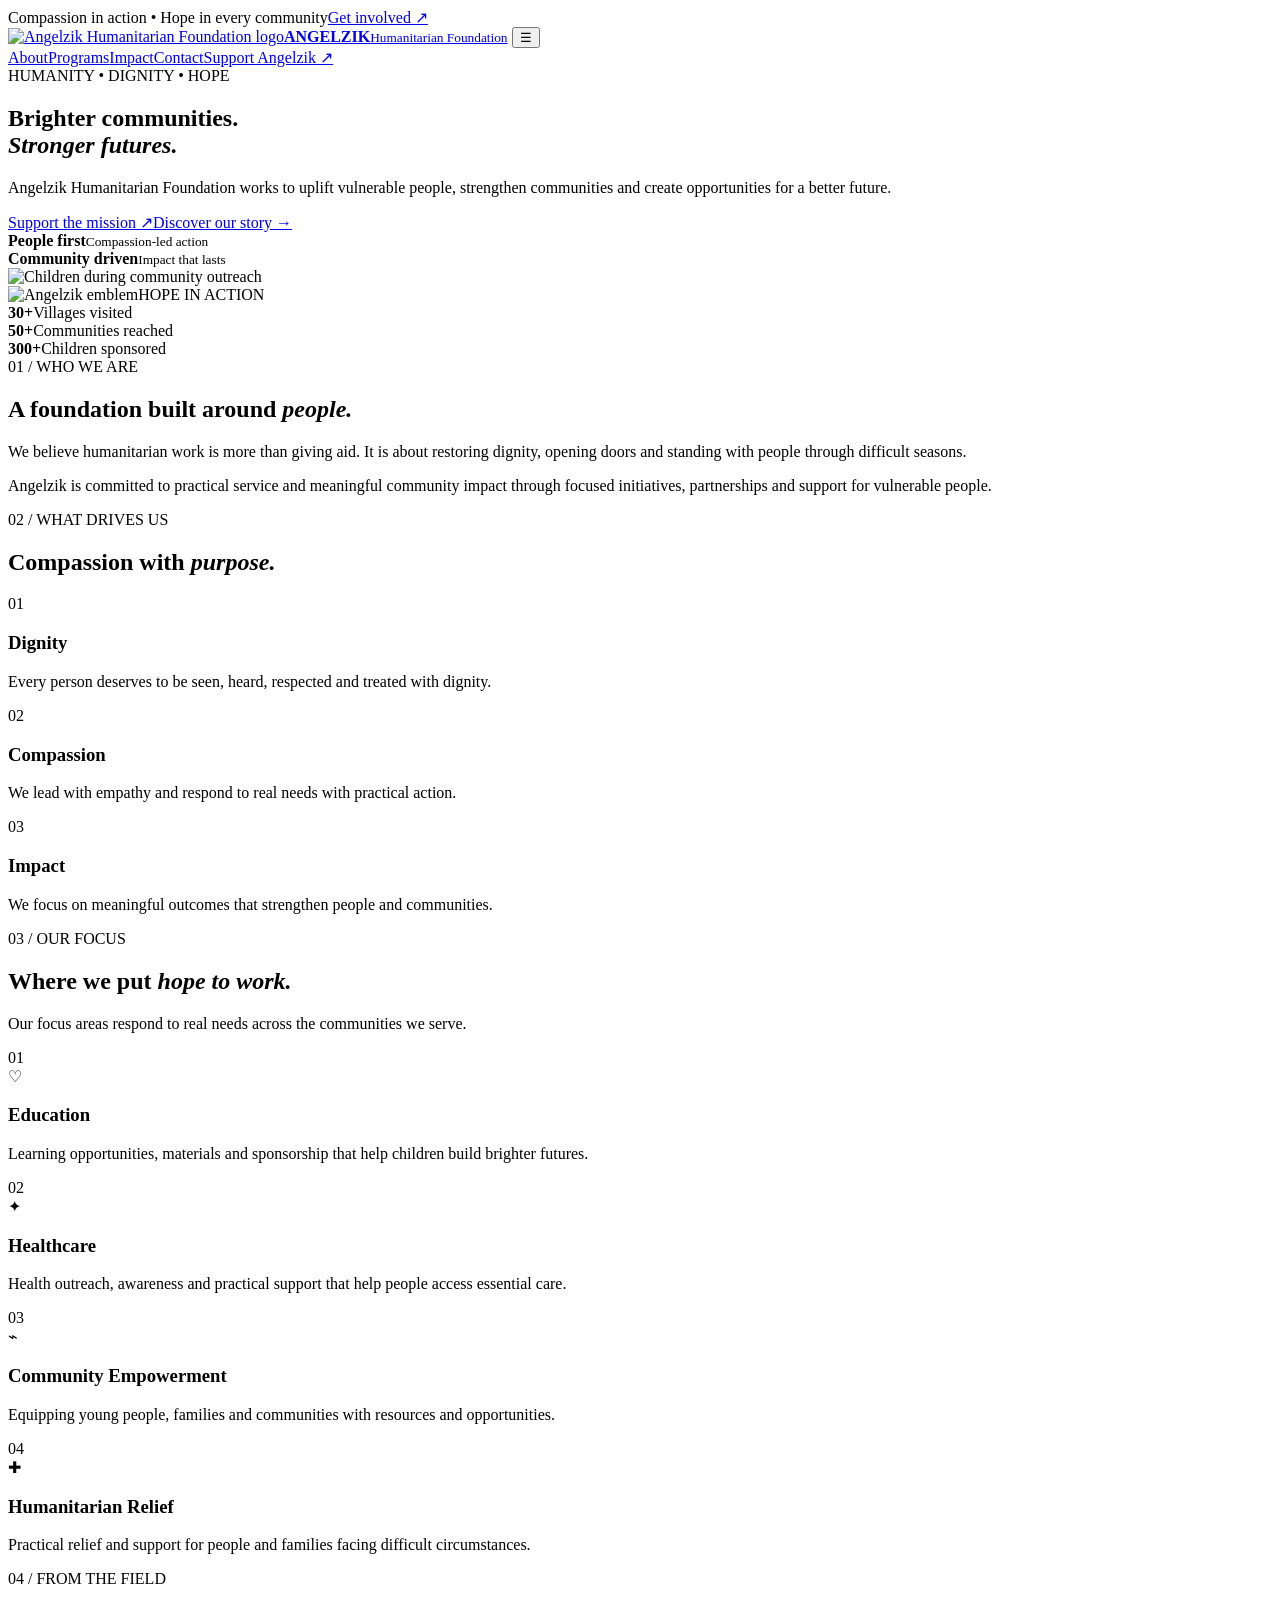
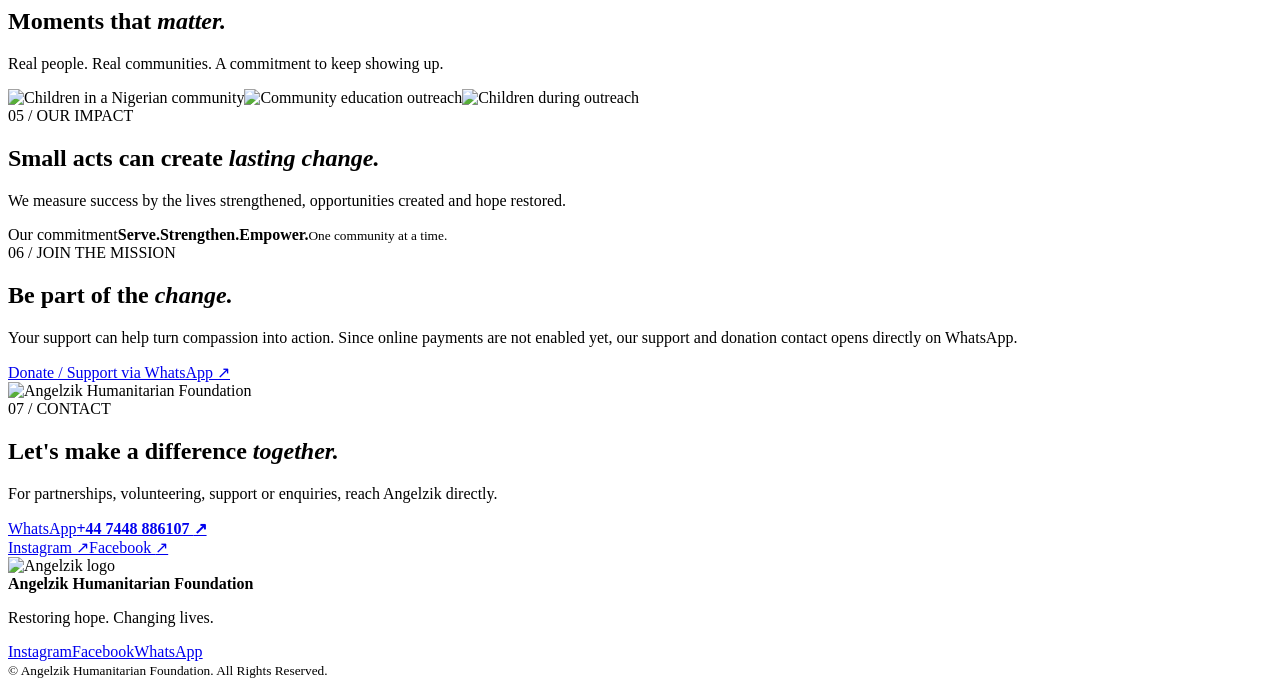
==== index.html @ 0182dbcf "Add Angelzik website homepage" ====
<!doctype html>
<html lang="en">
<head>
<meta charset="utf-8"><meta name="viewport" content="width=device-width,initial-scale=1">
<meta name="description" content="Angelzik Humanitarian Foundation — supporting vulnerable people, strengthening communities and creating opportunities for a better future.">
<title>Angelzik Humanitarian Foundation</title>
<link rel="preconnect" href="https://fonts.googleapis.com"><link rel="preconnect" href="https://fonts.gstatic.com" crossorigin>
<link href="https://fonts.googleapis.com/css2?family=DM+Sans:wght@400;500;600;700&family=Playfair+Display:wght@600;700;800&display=swap" rel="stylesheet">
<link rel="stylesheet" href="/styles.css">
</head>
<body>
<div class="topbar"><div class="container topbar-inner"><span>Compassion in action • Hope in every community</span><a href="#contact">Get involved <span>↗</span></a></div></div>
<header class="site-header"><div class="container nav">
<a class="brand" href="#home"><img src="/logo.svg" alt="Angelzik Humanitarian Foundation logo"><span><strong>ANGELZIK</strong><small>Humanitarian Foundation</small></span></a>
<button class="menu-toggle" aria-label="Open navigation" aria-expanded="false">☰</button>
<nav class="nav-links"><a href="#about">About</a><a href="#programs">Programs</a><a href="#impact">Impact</a><a href="#contact">Contact</a><a class="nav-support wa-link" href="#support">Support Angelzik <span>↗</span></a></nav>
</div></header>
<main id="home">
<section class="hero"><div class="container hero-grid"><div class="hero-copy">
<div class="eyebrow"><span></span> HUMANITY • DIGNITY • HOPE</div><h1>Brighter communities.<br><em>Stronger futures.</em></h1>
<p>Angelzik Humanitarian Foundation works to uplift vulnerable people, strengthen communities and create opportunities for a better future.</p>
<div class="actions"><a class="btn btn-gold wa-link" href="#support">Support the mission <span>↗</span></a><a class="link-light" href="#about">Discover our story <span>→</span></a></div>
<div class="hero-note"><div><b>People first</b><small>Compassion-led action</small></div><i></i><div><b>Community driven</b><small>Impact that lasts</small></div></div>
</div><div class="hero-visual"><div class="hero-image"><img src="https://images.unsplash.com/photo-1673280401350-2647fcefb575?auto=format&fit=crop&w=1600&q=85" alt="Children during community outreach"></div><div class="logo-card"><img src="/logo.svg" alt="Angelzik emblem"><span>HOPE IN ACTION</span></div></div></div></section>
<section class="proof"><div class="container proof-grid"><div><strong>30+</strong><span>Villages visited</span></div><div><strong>50+</strong><span>Communities reached</span></div><div><strong>300+</strong><span>Children sponsored</span></div></div></section>
<section class="section about" id="about"><div class="container split"><div class="section-tag">01 / WHO WE ARE</div><div><h2>A foundation built around <em>people.</em></h2><p class="lead">We believe humanitarian work is more than giving aid. It is about restoring dignity, opening doors and standing with people through difficult seasons.</p><p>Angelzik is committed to practical service and meaningful community impact through focused initiatives, partnerships and support for vulnerable people.</p></div></div></section>
<section class="section values"><div class="container"><div class="section-heading"><div class="section-tag light">02 / WHAT DRIVES US</div><h2>Compassion with <em>purpose.</em></h2></div><div class="value-grid"><article><span>01</span><h3>Dignity</h3><p>Every person deserves to be seen, heard, respected and treated with dignity.</p></article><article><span>02</span><h3>Compassion</h3><p>We lead with empathy and respond to real needs with practical action.</p></article><article><span>03</span><h3>Impact</h3><p>We focus on meaningful outcomes that strengthen people and communities.</p></article></div></div></section>
<section class="section programs" id="programs"><div class="container"><div class="section-tag">03 / OUR FOCUS</div><div class="section-heading"><h2>Where we put <em>hope to work.</em></h2><p>Our focus areas respond to real needs across the communities we serve.</p></div><div class="program-grid"><article><div class="program-number">01</div><div class="icon">♡</div><h3>Education</h3><p>Learning opportunities, materials and sponsorship that help children build brighter futures.</p></article><article><div class="program-number">02</div><div class="icon">✦</div><h3>Healthcare</h3><p>Health outreach, awareness and practical support that help people access essential care.</p></article><article><div class="program-number">03</div><div class="icon">⌁</div><h3>Community Empowerment</h3><p>Equipping young people, families and communities with resources and opportunities.</p></article><article><div class="program-number">04</div><div class="icon">✚</div><h3>Humanitarian Relief</h3><p>Practical relief and support for people and families facing difficult circumstances.</p></article></div></div></section>
<section class="section field"><div class="container"><div class="section-tag">04 / FROM THE FIELD</div><div class="section-heading"><h2>Moments that <em>matter.</em></h2><p>Real people. Real communities. A commitment to keep showing up.</p></div><div class="gallery"><img src="https://images.unsplash.com/photo-1655254193115-cb31a7eea971?auto=format&fit=crop&w=1200&q=85" alt="Children in a Nigerian community"><img src="https://images.unsplash.com/photo-1632215861513-130b66fe97f4?auto=format&fit=crop&w=900&q=85" alt="Community education outreach"><img src="https://images.unsplash.com/photo-1673280401350-2647fcefb575?auto=format&fit=crop&w=900&q=85" alt="Children during outreach"></div></div></section>
<section class="section impact" id="impact"><div class="container impact-grid"><div><div class="section-tag light">05 / OUR IMPACT</div><h2>Small acts can create <em>lasting change.</em></h2><p class="lead">We measure success by the lives strengthened, opportunities created and hope restored.</p></div><div class="impact-card"><span>Our commitment</span><strong>Serve.</strong><strong>Strengthen.</strong><strong>Empower.</strong><small>One community at a time.</small></div></div></section>
<section class="support" id="support"><div class="container support-box"><div><div class="section-tag light">06 / JOIN THE MISSION</div><h2>Be part of the <em>change.</em></h2><p>Your support can help turn compassion into action. Since online payments are not enabled yet, our support and donation contact opens directly on WhatsApp.</p><a class="btn btn-gold wa-link" href="#support">Donate / Support via WhatsApp <span>↗</span></a></div><img src="/logo.svg" alt="Angelzik Humanitarian Foundation"></div></section>
<section class="section contact" id="contact"><div class="container contact-grid"><div><div class="section-tag">07 / CONTACT</div><h2>Let's make a difference <em>together.</em></h2><p class="lead">For partnerships, volunteering, support or enquiries, reach Angelzik directly.</p></div><div class="contact-card"><a class="contact-row wa-link" href="#support"><span>WhatsApp</span><strong>+44 7448 886107 <b>↗</b></strong></a><div class="social-row"><a href="https://www.instagram.com/explore/search/keyword/?q=angelzik" target="_blank" rel="noopener">Instagram <span>↗</span></a><a href="https://www.facebook.com/search/pages/?q=angelzik" target="_blank" rel="noopener">Facebook <span>↗</span></a></div></div></div></section>
</main>
<footer><div class="container footer-grid"><div class="footer-brand"><img src="/logo.svg" alt="Angelzik logo"><div><strong>Angelzik Humanitarian Foundation</strong><p>Restoring hope. Changing lives.</p></div></div><div class="footer-social"><a href="https://www.instagram.com/explore/search/keyword/?q=angelzik" target="_blank" rel="noopener">Instagram</a><a href="https://www.facebook.com/search/pages/?q=angelzik" target="_blank" rel="noopener">Facebook</a><a class="wa-link" href="#support">WhatsApp</a></div><small>© <span id="year"></span> Angelzik Humanitarian Foundation. All Rights Reserved.</small></div></footer>
<script src="/app.js"></script>
</body></html>
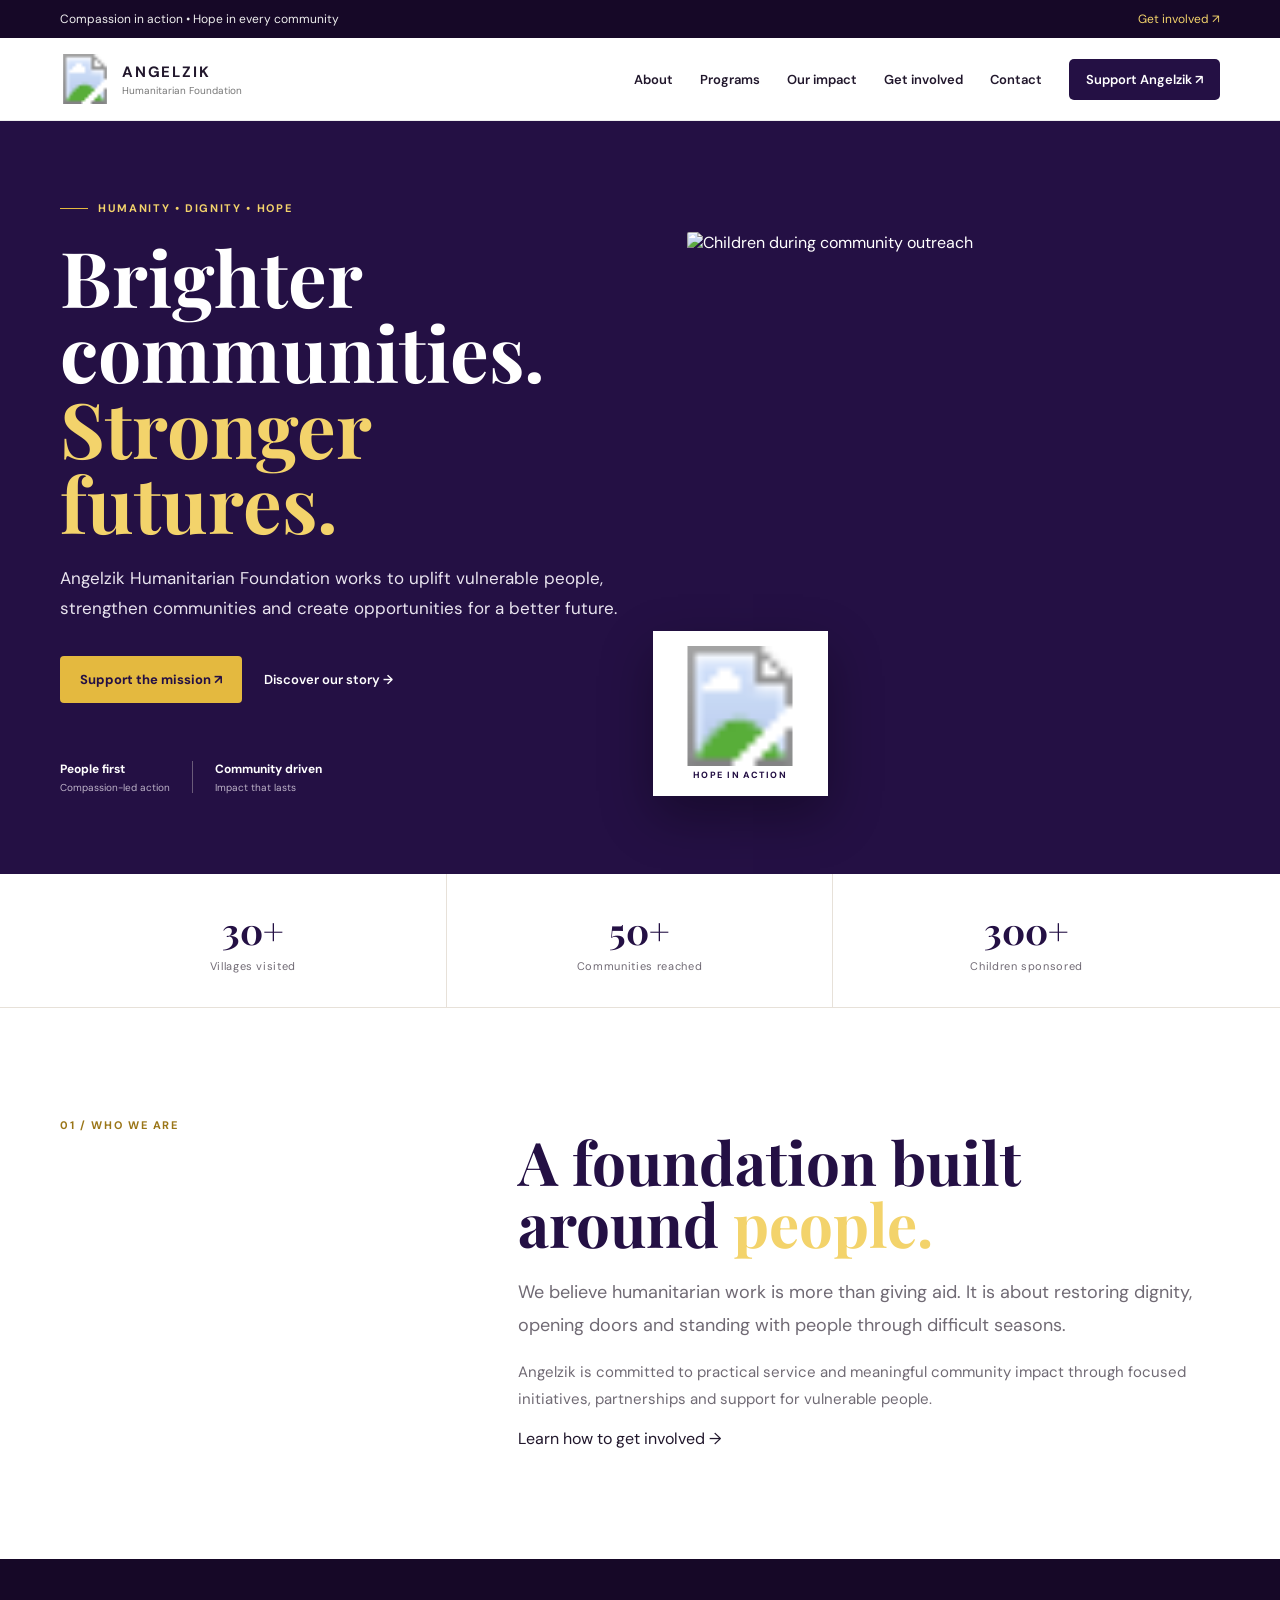
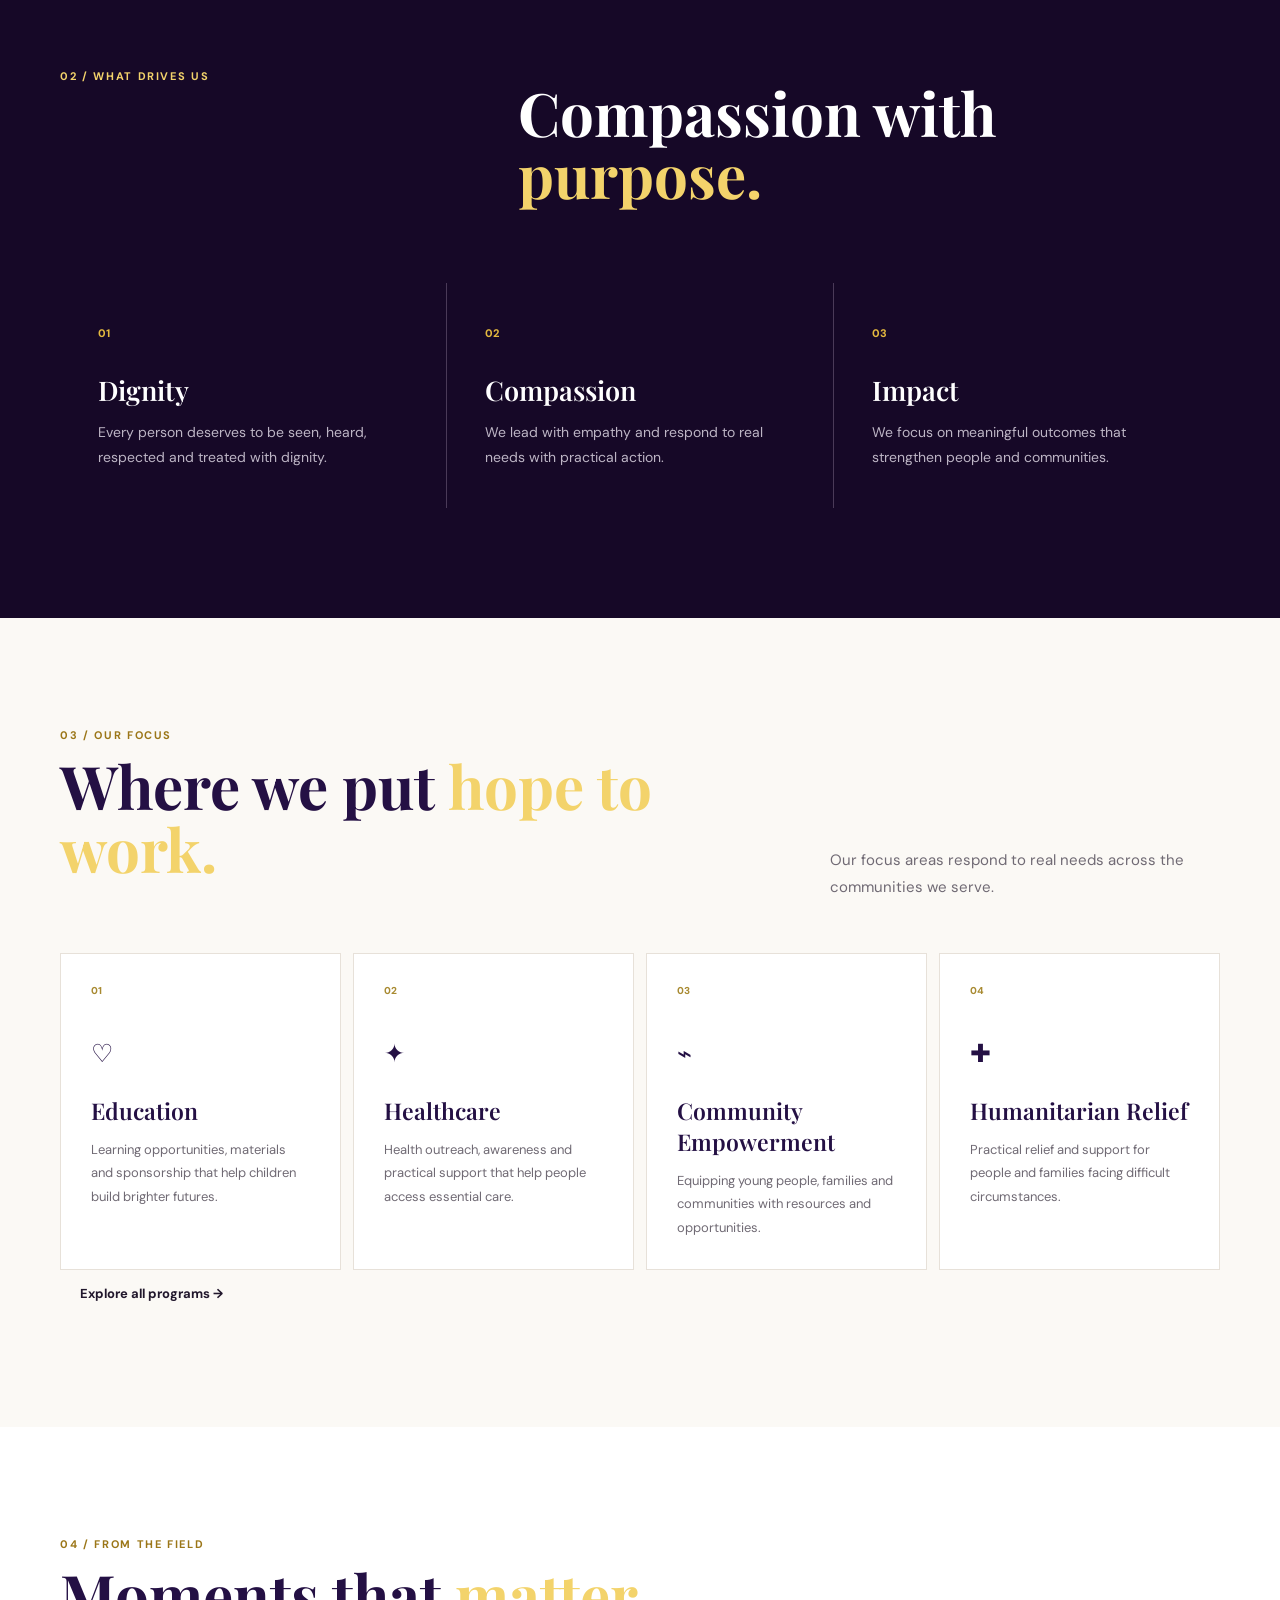
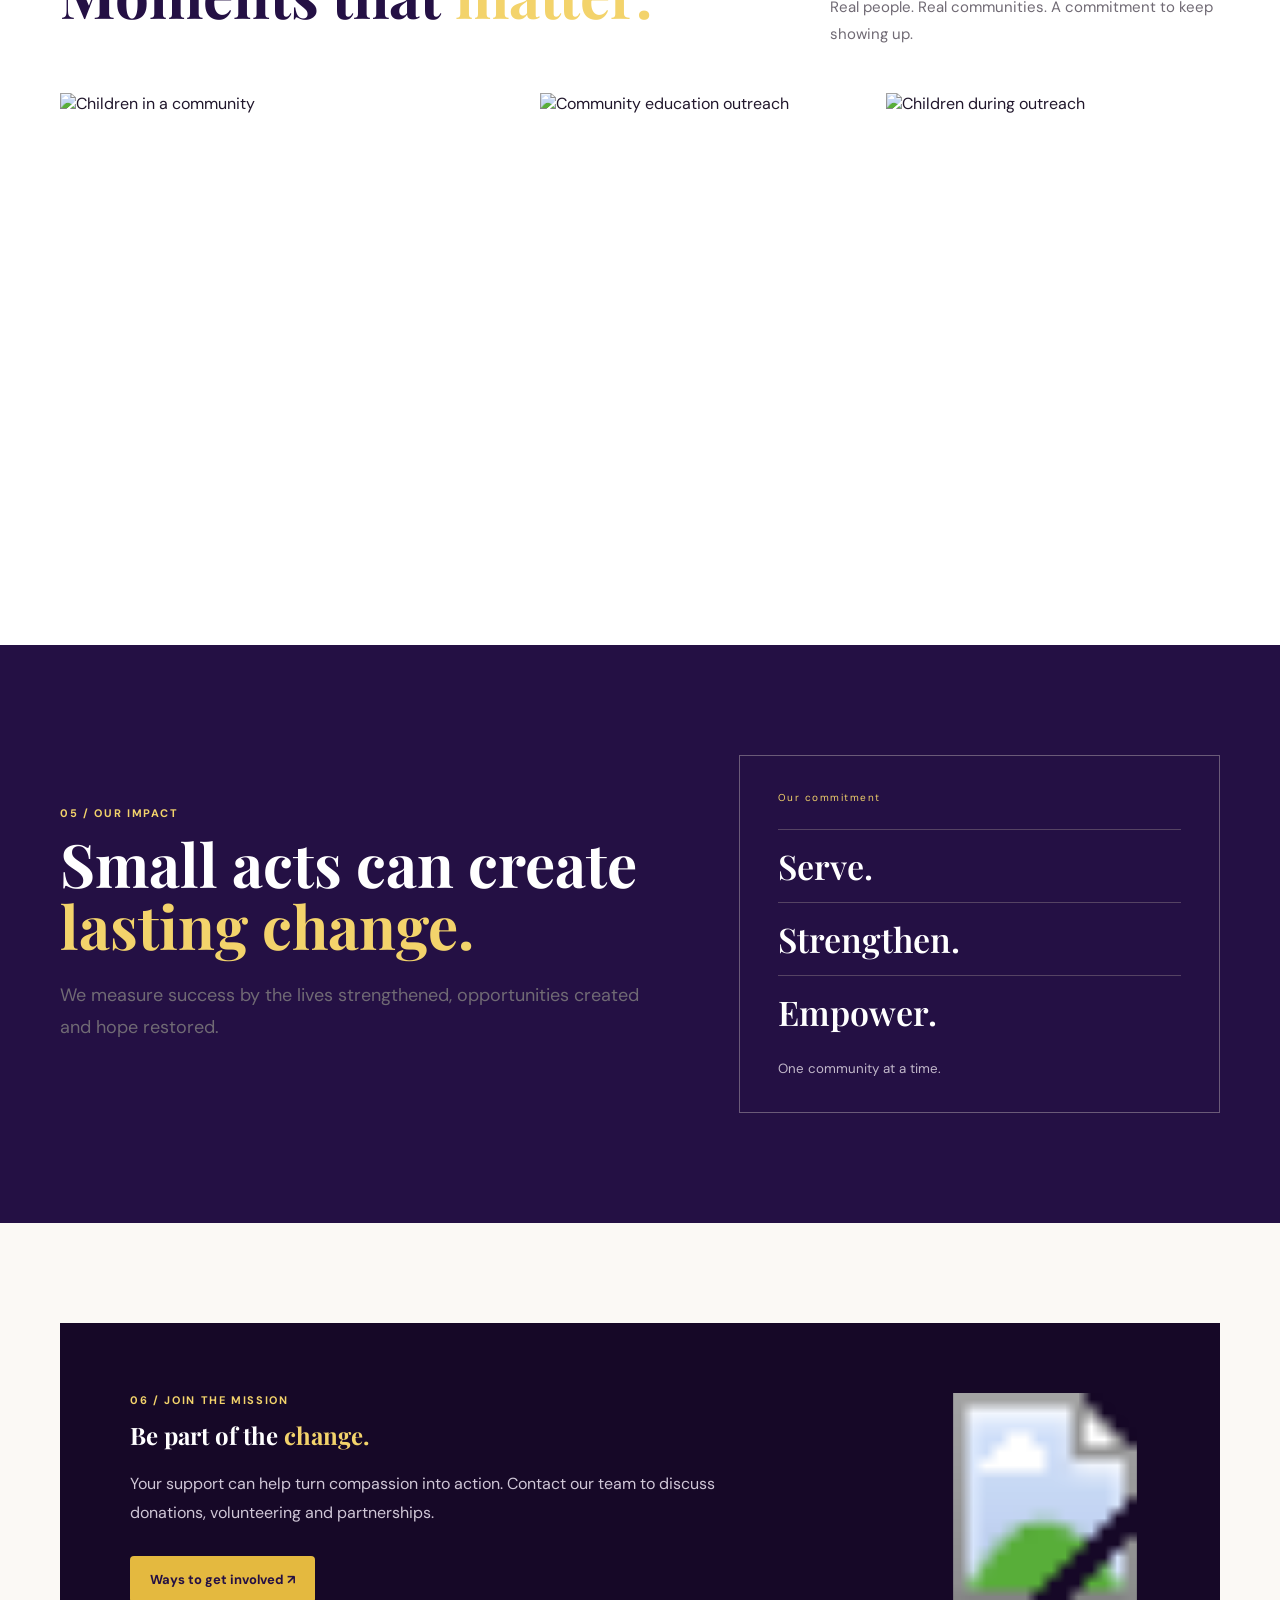
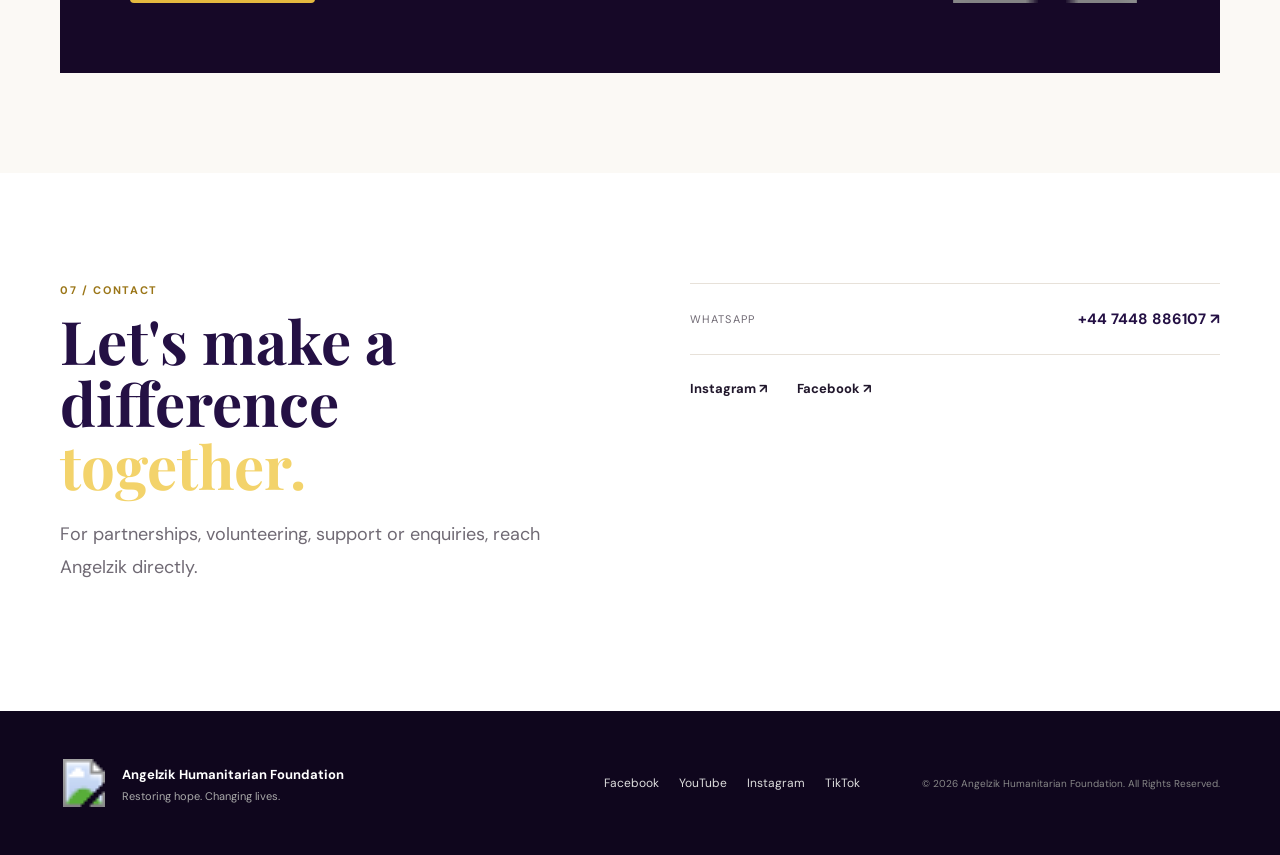
==== commit d1d2579e: "Redesign homepage and responsive navigation" ====
--- a/index.html
+++ b/index.html
@@ -3,34 +3,35 @@
 <head>
 <meta charset="utf-8"><meta name="viewport" content="width=device-width,initial-scale=1">
 <meta name="description" content="Angelzik Humanitarian Foundation — supporting vulnerable people, strengthening communities and creating opportunities for a better future.">
+<meta name="theme-color" content="#241044">
 <title>Angelzik Humanitarian Foundation</title>
 <link rel="preconnect" href="https://fonts.googleapis.com"><link rel="preconnect" href="https://fonts.gstatic.com" crossorigin>
 <link href="https://fonts.googleapis.com/css2?family=DM+Sans:wght@400;500;600;700&family=Playfair+Display:wght@600;700;800&display=swap" rel="stylesheet">
 <link rel="stylesheet" href="/styles.css">
 </head>
 <body>
-<div class="topbar"><div class="container topbar-inner"><span>Compassion in action • Hope in every community</span><a href="#contact">Get involved <span>↗</span></a></div></div>
+<div class="topbar"><div class="container topbar-inner"><span>Compassion in action • Hope in every community</span><a href="get-involved.html">Get involved ↗</a></div></div>
 <header class="site-header"><div class="container nav">
-<a class="brand" href="#home"><img src="/logo.svg" alt="Angelzik Humanitarian Foundation logo"><span><strong>ANGELZIK</strong><small>Humanitarian Foundation</small></span></a>
-<button class="menu-toggle" aria-label="Open navigation" aria-expanded="false">☰</button>
-<nav class="nav-links"><a href="#about">About</a><a href="#programs">Programs</a><a href="#impact">Impact</a><a href="#contact">Contact</a><a class="nav-support wa-link" href="#support">Support Angelzik <span>↗</span></a></nav>
+<a class="brand" href="/"><img src="/logo.svg" alt="Angelzik logo"><span><strong>ANGELZIK</strong><small>Humanitarian Foundation</small></span></a>
+<button class="menu-toggle" aria-label="Open navigation" aria-expanded="false" aria-controls="primary-nav"><span></span><span></span><span></span></button>
+<nav class="nav-links" id="primary-nav"><a href="#about">About</a><a href="programs.html">Programs</a><a href="#impact">Our impact</a><a href="get-involved.html">Get involved</a><a href="#contact">Contact</a><a class="nav-support" href="get-involved.html">Support Angelzik ↗</a></nav>
 </div></header>
 <main id="home">
-<section class="hero"><div class="container hero-grid"><div class="hero-copy">
+<section class="hero"><div class="container hero-grid"><div class="hero-copy reveal">
 <div class="eyebrow"><span></span> HUMANITY • DIGNITY • HOPE</div><h1>Brighter communities.<br><em>Stronger futures.</em></h1>
 <p>Angelzik Humanitarian Foundation works to uplift vulnerable people, strengthen communities and create opportunities for a better future.</p>
-<div class="actions"><a class="btn btn-gold wa-link" href="#support">Support the mission <span>↗</span></a><a class="link-light" href="#about">Discover our story <span>→</span></a></div>
+<div class="actions"><a class="btn btn-gold" href="get-involved.html">Support the mission ↗</a><a class="link-light" href="#about">Discover our story →</a></div>
 <div class="hero-note"><div><b>People first</b><small>Compassion-led action</small></div><i></i><div><b>Community driven</b><small>Impact that lasts</small></div></div>
-</div><div class="hero-visual"><div class="hero-image"><img src="https://images.unsplash.com/photo-1673280401350-2647fcefb575?auto=format&fit=crop&w=1600&q=85" alt="Children during community outreach"></div><div class="logo-card"><img src="/logo.svg" alt="Angelzik emblem"><span>HOPE IN ACTION</span></div></div></div></section>
+</div><div class="hero-visual reveal"><div class="hero-image"><img src="https://images.unsplash.com/photo-1673280401350-2647fcefb575?auto=format&fit=crop&w=1600&q=85" alt="Children during community outreach" fetchpriority="high"></div><div class="logo-card"><img src="/logo.svg" alt="Angelzik emblem"><span>HOPE IN ACTION</span></div></div></div></section>
 <section class="proof"><div class="container proof-grid"><div><strong>30+</strong><span>Villages visited</span></div><div><strong>50+</strong><span>Communities reached</span></div><div><strong>300+</strong><span>Children sponsored</span></div></div></section>
-<section class="section about" id="about"><div class="container split"><div class="section-tag">01 / WHO WE ARE</div><div><h2>A foundation built around <em>people.</em></h2><p class="lead">We believe humanitarian work is more than giving aid. It is about restoring dignity, opening doors and standing with people through difficult seasons.</p><p>Angelzik is committed to practical service and meaningful community impact through focused initiatives, partnerships and support for vulnerable people.</p></div></div></section>
-<section class="section values"><div class="container"><div class="section-heading"><div class="section-tag light">02 / WHAT DRIVES US</div><h2>Compassion with <em>purpose.</em></h2></div><div class="value-grid"><article><span>01</span><h3>Dignity</h3><p>Every person deserves to be seen, heard, respected and treated with dignity.</p></article><article><span>02</span><h3>Compassion</h3><p>We lead with empathy and respond to real needs with practical action.</p></article><article><span>03</span><h3>Impact</h3><p>We focus on meaningful outcomes that strengthen people and communities.</p></article></div></div></section>
-<section class="section programs" id="programs"><div class="container"><div class="section-tag">03 / OUR FOCUS</div><div class="section-heading"><h2>Where we put <em>hope to work.</em></h2><p>Our focus areas respond to real needs across the communities we serve.</p></div><div class="program-grid"><article><div class="program-number">01</div><div class="icon">♡</div><h3>Education</h3><p>Learning opportunities, materials and sponsorship that help children build brighter futures.</p></article><article><div class="program-number">02</div><div class="icon">✦</div><h3>Healthcare</h3><p>Health outreach, awareness and practical support that help people access essential care.</p></article><article><div class="program-number">03</div><div class="icon">⌁</div><h3>Community Empowerment</h3><p>Equipping young people, families and communities with resources and opportunities.</p></article><article><div class="program-number">04</div><div class="icon">✚</div><h3>Humanitarian Relief</h3><p>Practical relief and support for people and families facing difficult circumstances.</p></article></div></div></section>
-<section class="section field"><div class="container"><div class="section-tag">04 / FROM THE FIELD</div><div class="section-heading"><h2>Moments that <em>matter.</em></h2><p>Real people. Real communities. A commitment to keep showing up.</p></div><div class="gallery"><img src="https://images.unsplash.com/photo-1655254193115-cb31a7eea971?auto=format&fit=crop&w=1200&q=85" alt="Children in a Nigerian community"><img src="https://images.unsplash.com/photo-1632215861513-130b66fe97f4?auto=format&fit=crop&w=900&q=85" alt="Community education outreach"><img src="https://images.unsplash.com/photo-1673280401350-2647fcefb575?auto=format&fit=crop&w=900&q=85" alt="Children during outreach"></div></div></section>
-<section class="section impact" id="impact"><div class="container impact-grid"><div><div class="section-tag light">05 / OUR IMPACT</div><h2>Small acts can create <em>lasting change.</em></h2><p class="lead">We measure success by the lives strengthened, opportunities created and hope restored.</p></div><div class="impact-card"><span>Our commitment</span><strong>Serve.</strong><strong>Strengthen.</strong><strong>Empower.</strong><small>One community at a time.</small></div></div></section>
-<section class="support" id="support"><div class="container support-box"><div><div class="section-tag light">06 / JOIN THE MISSION</div><h2>Be part of the <em>change.</em></h2><p>Your support can help turn compassion into action. Since online payments are not enabled yet, our support and donation contact opens directly on WhatsApp.</p><a class="btn btn-gold wa-link" href="#support">Donate / Support via WhatsApp <span>↗</span></a></div><img src="/logo.svg" alt="Angelzik Humanitarian Foundation"></div></section>
-<section class="section contact" id="contact"><div class="container contact-grid"><div><div class="section-tag">07 / CONTACT</div><h2>Let's make a difference <em>together.</em></h2><p class="lead">For partnerships, volunteering, support or enquiries, reach Angelzik directly.</p></div><div class="contact-card"><a class="contact-row wa-link" href="#support"><span>WhatsApp</span><strong>+44 7448 886107 <b>↗</b></strong></a><div class="social-row"><a href="https://www.instagram.com/explore/search/keyword/?q=angelzik" target="_blank" rel="noopener">Instagram <span>↗</span></a><a href="https://www.facebook.com/search/pages/?q=angelzik" target="_blank" rel="noopener">Facebook <span>↗</span></a></div></div></div></section>
+<section class="section about" id="about"><div class="container split"><div class="section-tag reveal">01 / WHO WE ARE</div><div class="reveal"><h2>A foundation built around <em>people.</em></h2><p class="lead">We believe humanitarian work is more than giving aid. It is about restoring dignity, opening doors and standing with people through difficult seasons.</p><p>Angelzik is committed to practical service and meaningful community impact through focused initiatives, partnerships and support for vulnerable people.</p><a class="text-link" href="get-involved.html">Learn how to get involved →</a></div></div></section>
+<section class="section values"><div class="container"><div class="section-heading reveal"><div class="section-tag light">02 / WHAT DRIVES US</div><h2>Compassion with <em>purpose.</em></h2></div><div class="value-grid"><article class="reveal"><span>01</span><h3>Dignity</h3><p>Every person deserves to be seen, heard, respected and treated with dignity.</p></article><article class="reveal"><span>02</span><h3>Compassion</h3><p>We lead with empathy and respond to real needs with practical action.</p></article><article class="reveal"><span>03</span><h3>Impact</h3><p>We focus on meaningful outcomes that strengthen people and communities.</p></article></div></div></section>
+<section class="section programs" id="programs"><div class="container"><div class="section-tag reveal">03 / OUR FOCUS</div><div class="section-heading reveal"><h2>Where we put <em>hope to work.</em></h2><p>Our focus areas respond to real needs across the communities we serve.</p></div><div class="program-grid"><article class="reveal"><div class="program-number">01</div><div class="icon">♡</div><h3>Education</h3><p>Learning opportunities, materials and sponsorship that help children build brighter futures.</p></article><article class="reveal"><div class="program-number">02</div><div class="icon">✦</div><h3>Healthcare</h3><p>Health outreach, awareness and practical support that help people access essential care.</p></article><article class="reveal"><div class="program-number">03</div><div class="icon">⌁</div><h3>Community Empowerment</h3><p>Equipping young people, families and communities with resources and opportunities.</p></article><article class="reveal"><div class="program-number">04</div><div class="icon">✚</div><h3>Humanitarian Relief</h3><p>Practical relief and support for people and families facing difficult circumstances.</p></article></div><a class="btn btn-outline" href="programs.html">Explore all programs →</a></div></section>
+<section class="section field"><div class="container"><div class="section-tag reveal">04 / FROM THE FIELD</div><div class="section-heading reveal"><h2>Moments that <em>matter.</em></h2><p>Real people. Real communities. A commitment to keep showing up.</p></div><div class="gallery"><img class="reveal" src="https://images.unsplash.com/photo-1655254193115-cb31a7eea971?auto=format&fit=crop&w=1200&q=85" alt="Children in a community"><img class="reveal" src="https://images.unsplash.com/photo-1632215861513-130b66fe97f4?auto=format&fit=crop&w=900&q=85" alt="Community education outreach"><img class="reveal" src="https://images.unsplash.com/photo-1673280401350-2647fcefb575?auto=format&fit=crop&w=900&q=85" alt="Children during outreach"></div></div></section>
+<section class="section impact" id="impact"><div class="container impact-grid"><div class="reveal"><div class="section-tag light">05 / OUR IMPACT</div><h2>Small acts can create <em>lasting change.</em></h2><p class="lead">We measure success by the lives strengthened, opportunities created and hope restored.</p></div><div class="impact-card reveal"><span>Our commitment</span><strong>Serve.</strong><strong>Strengthen.</strong><strong>Empower.</strong><small>One community at a time.</small></div></div></section>
+<section class="support"><div class="container support-box reveal"><div><div class="section-tag light">06 / JOIN THE MISSION</div><h2>Be part of the <em>change.</em></h2><p>Your support can help turn compassion into action. Contact our team to discuss donations, volunteering and partnerships.</p><a class="btn btn-gold" href="get-involved.html">Ways to get involved ↗</a></div><img src="/logo.svg" alt="Angelzik Humanitarian Foundation"></div></section>
+<section class="section contact" id="contact"><div class="container contact-grid"><div class="reveal"><div class="section-tag">07 / CONTACT</div><h2>Let's make a difference <em>together.</em></h2><p class="lead">For partnerships, volunteering, support or enquiries, reach Angelzik directly.</p></div><div class="contact-card reveal"><a class="contact-row" href="https://wa.me/447448886107"><span>WhatsApp</span><strong>+44 7448 886107 ↗</strong></a><div class="social-row"><a href="#" data-social="instagram">Instagram ↗</a><a href="#" data-social="facebook">Facebook ↗</a></div></div></div></section>
 </main>
-<footer><div class="container footer-grid"><div class="footer-brand"><img src="/logo.svg" alt="Angelzik logo"><div><strong>Angelzik Humanitarian Foundation</strong><p>Restoring hope. Changing lives.</p></div></div><div class="footer-social"><a href="https://www.instagram.com/explore/search/keyword/?q=angelzik" target="_blank" rel="noopener">Instagram</a><a href="https://www.facebook.com/search/pages/?q=angelzik" target="_blank" rel="noopener">Facebook</a><a class="wa-link" href="#support">WhatsApp</a></div><small>© <span id="year"></span> Angelzik Humanitarian Foundation. All Rights Reserved.</small></div></footer>
+<footer><div class="container footer-grid"><div class="footer-brand"><img src="/logo.svg" alt=""><div><strong>Angelzik Humanitarian Foundation</strong><p>Restoring hope. Changing lives.</p></div></div><div class="footer-social"><a href="#" data-social="facebook">Facebook</a><a href="#" data-social="youtube">YouTube</a><a href="#" data-social="instagram">Instagram</a><a href="#" data-social="tiktok">TikTok</a></div><small>© <span id="year"></span> Angelzik Humanitarian Foundation. All Rights Reserved.</small></div></footer>
 <script src="/app.js"></script>
 </body></html>
--- a/styles.css
+++ b/styles.css
@@ -0,0 +1 @@
+:root{--purple:#241044;--deep:#160827;--gold:#e4b93f;--gold2:#f3d36b;--ink:#21172c;--muted:#706a74;--cream:#fbf9f5;--line:#e7e1d9}*{box-sizing:border-box}html{scroll-behavior:smooth}body{margin:0;color:var(--ink);font-family:'DM Sans',sans-serif;background:#fff}a{text-decoration:none;color:inherit}img{max-width:100%;display:block}.container{width:min(1160px,calc(100% - 48px));margin:auto}.topbar{background:var(--deep);color:#eee;font-size:12px}.topbar-inner{min-height:38px;display:flex;align-items:center;justify-content:space-between}.topbar a{color:var(--gold2)}.site-header{position:sticky;top:0;z-index:20;background:rgba(255,255,255,.96);backdrop-filter:blur(14px);border-bottom:1px solid #eee}.nav{min-height:82px;display:flex;align-items:center;justify-content:space-between}.brand{display:flex;align-items:center;gap:12px}.brand img{width:50px;height:50px;object-fit:contain}.brand strong{display:block;letter-spacing:.12em;font-size:15px}.brand small{display:block;color:#777;font-size:10px;margin-top:2px}.nav-links{display:flex;align-items:center;gap:27px;font-size:13px;font-weight:600}.nav-links>a:not(.nav-support):hover,.footer-social a:hover,.social-row a:hover{color:#9b7618}.nav-support{background:var(--purple);color:#fff;padding:12px 17px;border-radius:5px}.nav-support:hover{background:#31165b}.menu-toggle{display:none;background:none;border:0;font-size:25px}.hero{background:var(--purple);color:#fff;min-height:680px;display:flex;align-items:center;overflow:hidden}.hero-grid{display:grid;grid-template-columns:1.03fr .97fr;gap:60px;align-items:center;padding:80px 0}.eyebrow,.section-tag{font-size:11px;font-weight:700;letter-spacing:.15em;color:#9b7618}.eyebrow{color:var(--gold2);display:flex;align-items:center;gap:10px}.eyebrow span{width:28px;height:1px;background:var(--gold)}h1,h2{font-family:'Playfair Display',serif}h1{font-size:clamp(48px,6vw,78px);line-height:.98;margin:24px 0}.hero h1 em,h2 em{font-style:normal;color:var(--gold2)}.hero-copy>p{max-width:580px;color:#e9e4ef;font-size:17px;line-height:1.75}.actions{display:flex;align-items:center;gap:22px;margin-top:32px}.btn{display:inline-flex;align-items:center;justify-content:center;gap:16px;padding:15px 20px;font-size:13px;font-weight:700;border-radius:4px}.btn-gold{background:var(--gold);color:var(--purple)}.btn-gold:hover{background:var(--gold2)}.link-light{color:#fff;font-size:13px;font-weight:600}.hero-note{display:flex;align-items:center;gap:22px;margin-top:58px}.hero-note div{display:flex;flex-direction:column;gap:4px}.hero-note b{font-size:12px}.hero-note small{color:#bdb3c8;font-size:10px}.hero-note i{height:32px;width:1px;background:#6a5b79}.hero-visual{position:relative}.hero-image{height:530px;overflow:hidden;border-radius:2px}.hero-image img{width:100%;height:100%;object-fit:cover;filter:saturate(.9)}.logo-card{position:absolute;bottom:-34px;left:-34px;width:175px;padding:15px;background:#fff;color:var(--purple);box-shadow:0 20px 50px #0005}.logo-card img{width:120px;height:120px;object-fit:contain;margin:auto}.logo-card span{display:block;text-align:center;font-size:9px;font-weight:800;letter-spacing:.16em;margin-top:3px}.proof{background:#fff;border-bottom:1px solid var(--line)}.proof-grid{display:grid;grid-template-columns:repeat(3,1fr)}.proof-grid>div{text-align:center;padding:32px 15px;border-right:1px solid var(--line)}.proof-grid>div:last-child{border:0}.proof strong{font:700 36px 'Playfair Display';color:var(--purple);display:block}.proof span{font-size:11px;color:var(--muted);letter-spacing:.06em}.section{padding:110px 0}.split{display:grid;grid-template-columns:.7fr 1.3fr;gap:80px}.section h2{font-size:clamp(38px,5vw,60px);line-height:1.04;margin:12px 0 22px;color:var(--purple)}.section p{color:var(--muted);line-height:1.8;font-size:15px}.lead{font-size:18px!important}.values{background:var(--deep);color:#fff}.values .section-heading{display:grid;grid-template-columns:.7fr 1.3fr;gap:80px;align-items:start}.values h2,.impact h2,.support h2{color:#fff}.section-tag.light{color:var(--gold2)}.value-grid{display:grid;grid-template-columns:repeat(3,1fr);gap:1px;background:#4a3a58;margin-top:55px}.value-grid article{background:var(--deep);padding:38px}.value-grid span{color:var(--gold);font-size:11px;font-weight:800}.value-grid h3{font:600 27px 'Playfair Display';margin:30px 0 12px}.value-grid p{color:#bdb5c5;margin:0;font-size:14px}.programs{background:var(--cream)}.section-heading{display:flex;align-items:end;justify-content:space-between;gap:50px}.section-heading>p{max-width:390px;margin:0}.program-grid{display:grid;grid-template-columns:repeat(4,1fr);gap:12px;margin-top:52px}.program-grid article{background:#fff;border:1px solid var(--line);padding:30px;min-height:300px;transition:.25s}.program-grid article:hover{transform:translateY(-5px);border-color:#c8ad5d}.program-number{font-size:10px;color:#a88a31;font-weight:800}.icon{font-size:25px;color:var(--purple);margin:40px 0 25px}.program-grid h3{font:600 23px 'Playfair Display';color:var(--purple);margin:0 0 12px}.program-grid p{font-size:13px;margin:0}.field .section-heading{margin-bottom:45px}.gallery{display:grid;grid-template-columns:1.4fr 1fr 1fr;grid-template-rows:250px 180px;gap:12px}.gallery img{width:100%;height:100%;object-fit:cover}.gallery img:first-child{grid-row:1/3}.impact{background:var(--purple);color:#fff}.impact-grid{display:grid;grid-template-columns:1.1fr .9fr;gap:90px;align-items:center}.impact-card{border:1px solid #6a5a78;padding:35px 38px;display:flex;flex-direction:column}.impact-card span{font-size:10px;letter-spacing:.15em;color:var(--gold2);margin-bottom:25px}.impact-card strong{font:600 34px 'Playfair Display';border-top:1px solid #554363;padding:13px 0}.impact-card small{color:#c2b8ca;margin-top:12px}.support{background:var(--cream);padding:100px 0}.support-box{background:var(--deep);color:#fff;padding:70px;display:grid;grid-template-columns:1.25fr .75fr;gap:40px;align-items:center}.support h2{margin-top:12px}.support p{max-width:650px;color:#cfc6d6;line-height:1.8;margin-bottom:28px}.support-box>img{width:210px;height:210px;object-fit:contain;justify-self:end}.contact-grid{display:grid;grid-template-columns:1fr 1fr;gap:100px}.contact-card{border-top:1px solid var(--line)}.contact-row{display:flex;justify-content:space-between;align-items:center;padding:25px 0;border-bottom:1px solid var(--line)}.contact-row span{font-size:11px;letter-spacing:.1em;color:var(--muted);text-transform:uppercase}.contact-row strong{color:var(--purple);font-size:15px}.contact-row b{color:#9b7618;margin-left:10px}.social-row{display:flex;gap:30px;padding-top:25px;font-size:13px;font-weight:700}.social-row span{color:#9b7618;margin-left:7px}footer{background:#0f061d;color:#fff;padding:48px 0}.footer-grid{display:grid;grid-template-columns:1.5fr 1fr auto;gap:30px;align-items:center}.footer-brand{display:flex;align-items:center;gap:14px}.footer-brand img{width:48px;height:48px;object-fit:contain}.footer-brand strong{font-size:13px}.footer-brand p{margin:5px 0 0;color:#aaa;font-size:11px}.footer-social{display:flex;justify-content:center;gap:20px;font-size:12px;color:#ddd}.footer-grid>small{color:#888;font-size:10px;text-align:right}.wa-link{cursor:pointer}@media(max-width:900px){.nav-links{display:none;position:absolute;top:82px;left:0;right:0;background:#fff;padding:20px 24px 28px;box-shadow:0 12px 30px #0001;flex-direction:column;align-items:stretch;gap:18px}.nav-links.open{display:flex}.menu-toggle{display:block}.hero-grid,.impact-grid,.support-box,.contact-grid{grid-template-columns:1fr}.hero{min-height:auto}.hero-grid{padding:70px 0}.hero-visual{margin-top:20px}.hero-image{height:420px}.logo-card{left:18px}.split,.values .section-heading{grid-template-columns:1fr;gap:20px}.program-grid{grid-template-columns:1fr 1fr}.gallery{grid-template-columns:1fr 1fr;grid-template-rows:240px 240px}.gallery img:first-child{grid-row:auto;grid-column:1/3}.support-box>img{justify-self:center}.contact-grid{gap:45px}.footer-grid{grid-template-columns:1fr;text-align:center}.footer-brand{justify-content:center}.footer-grid>small{text-align:center}}@media(max-width:560px){.container{width:min(100% - 32px,1160px)}.topbar-inner{padding:9px 0}.topbar-inner span{max-width:210px}.topbar-inner a{white-space:nowrap}.nav{min-height:72px}.nav-links{top:72px}.brand img{width:44px;height:44px}.hero-grid{padding:55px 0}.hero-copy>p{font-size:15px}.actions{flex-direction:column;align-items:flex-start;gap:18px}.hero-note{margin-top:42px}.hero-image{height:350px}.logo-card{width:135px;bottom:-25px;left:10px}.logo-card img{width:90px;height:90px}.proof-grid{grid-template-columns:1fr}.proof-grid>div{border-right:0;border-bottom:1px solid var(--line);padding:22px}.proof-grid>div:last-child{border-bottom:0}.section{padding:75px 0}.section-heading{display:block}.section-heading>p{margin-top:20px}.value-grid,.program-grid{grid-template-columns:1fr}.value-grid article{padding:28px}.program-grid article{min-height:250px}.gallery{display:grid;grid-template-columns:1fr;grid-template-rows:260px 200px 200px}.gallery img:first-child{grid-column:auto}.support{padding:65px 0}.support-box{padding:40px 25px}.contact-row{display:block}.contact-row strong{display:block;margin-top:8px}.footer-social{flex-wrap:wrap}.hero h1{font-size:47px}}
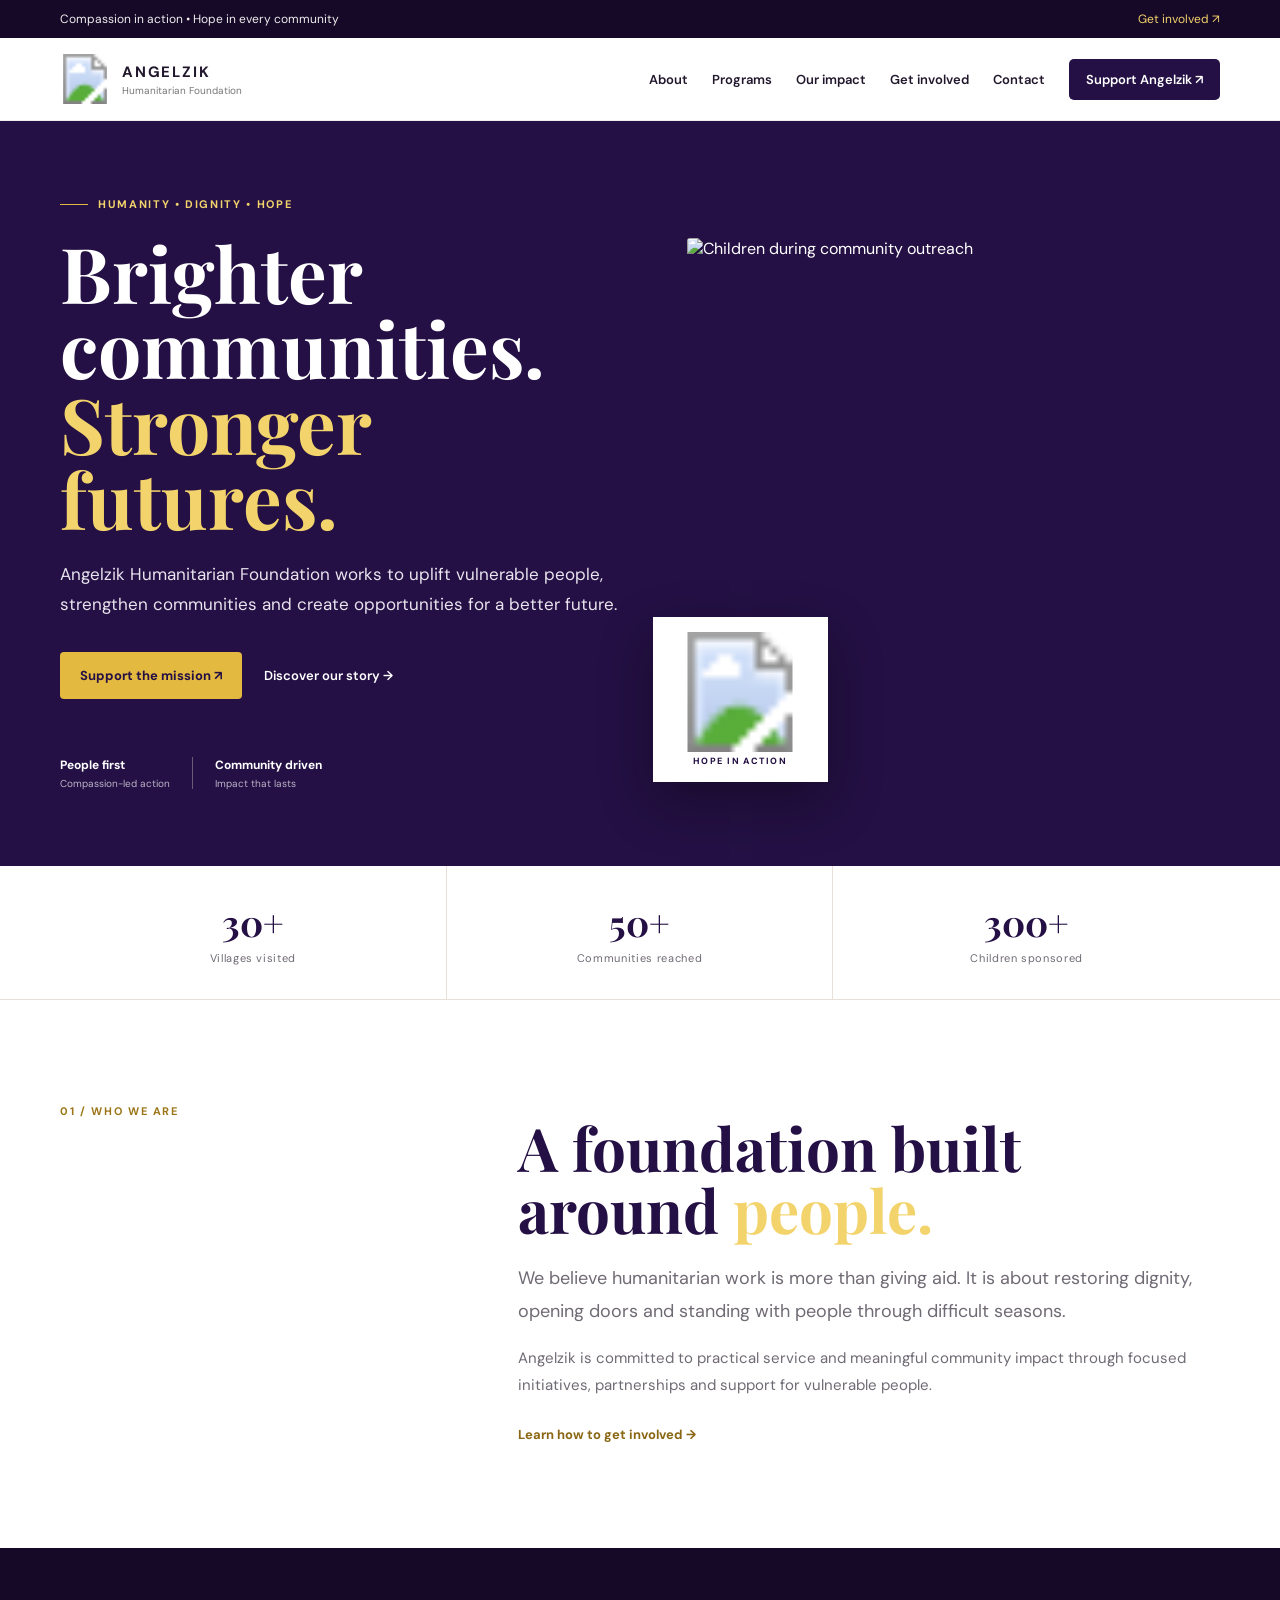
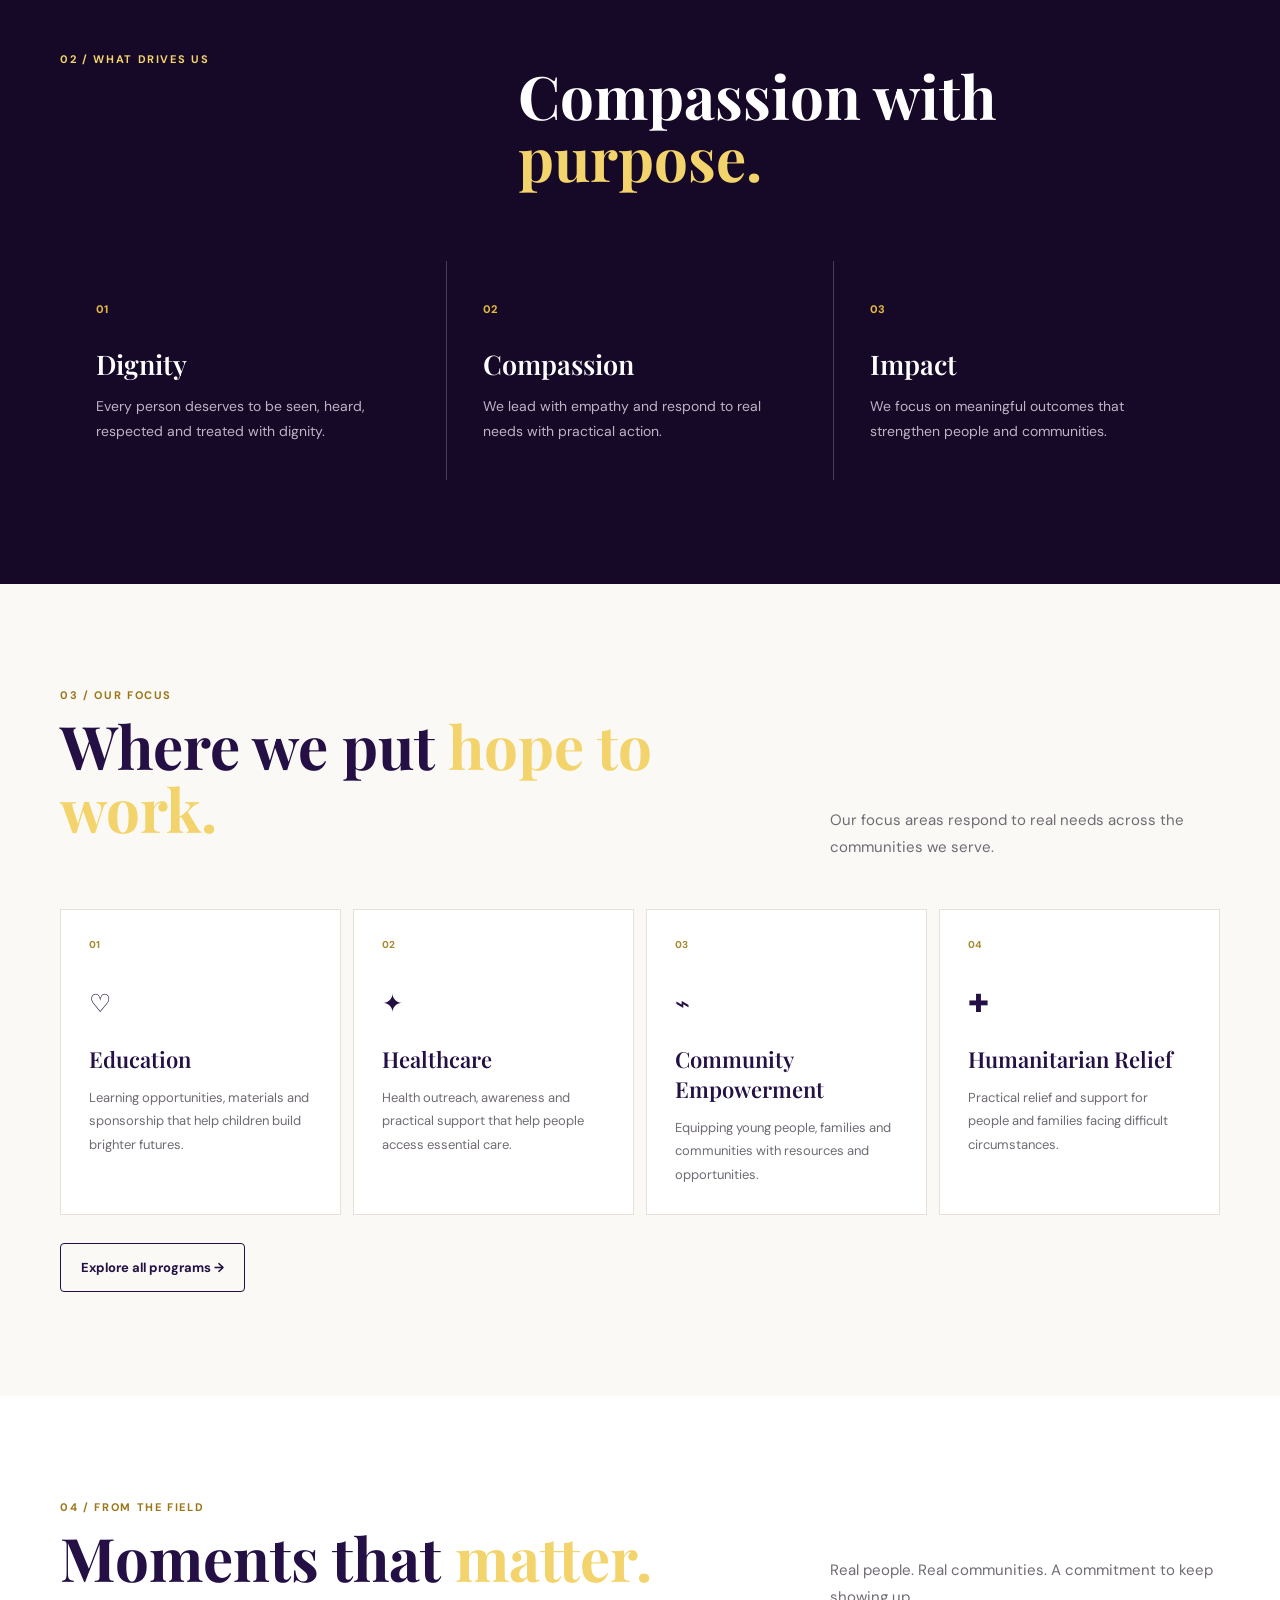
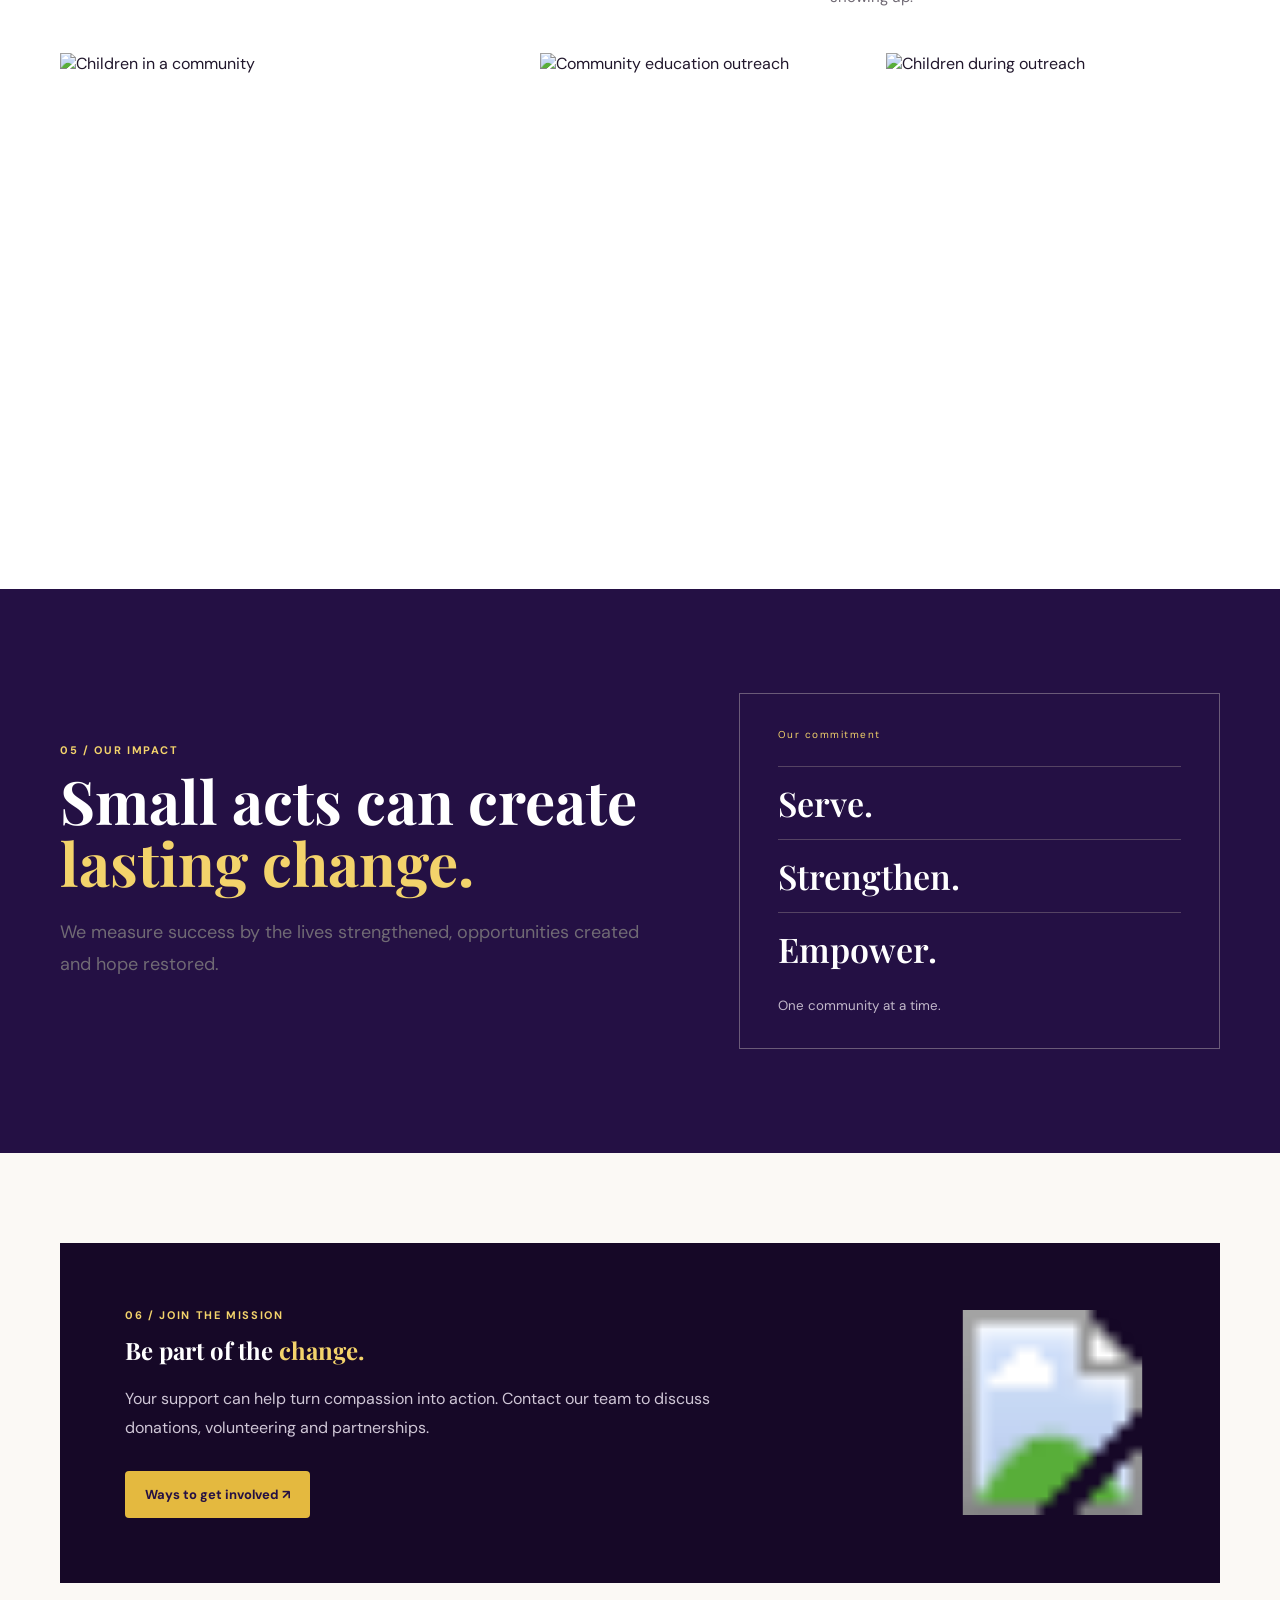
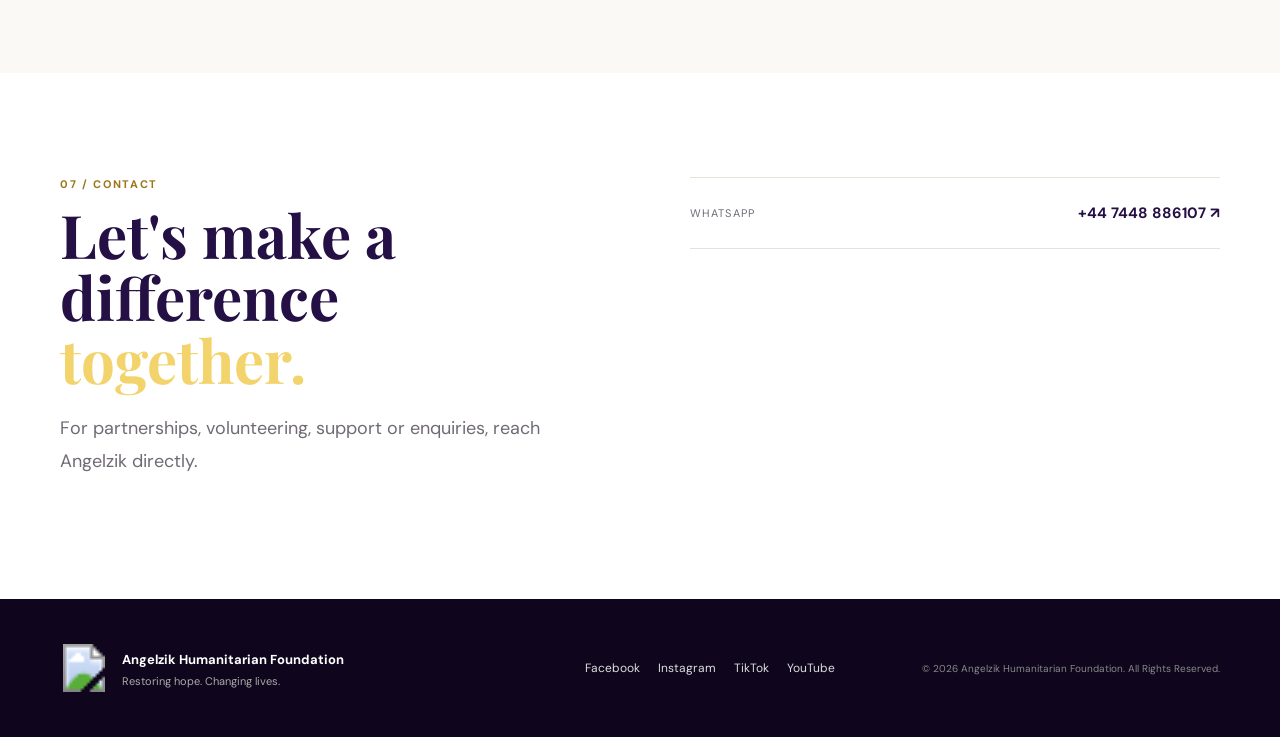
==== commit e05eaebe: "Add inactive social media buttons" ====
--- a/index.html
+++ b/index.html
@@ -30,8 +30,18 @@
 <section class="section field"><div class="container"><div class="section-tag reveal">04 / FROM THE FIELD</div><div class="section-heading reveal"><h2>Moments that <em>matter.</em></h2><p>Real people. Real communities. A commitment to keep showing up.</p></div><div class="gallery"><img class="reveal" src="https://images.unsplash.com/photo-1655254193115-cb31a7eea971?auto=format&fit=crop&w=1200&q=85" alt="Children in a community"><img class="reveal" src="https://images.unsplash.com/photo-1632215861513-130b66fe97f4?auto=format&fit=crop&w=900&q=85" alt="Community education outreach"><img class="reveal" src="https://images.unsplash.com/photo-1673280401350-2647fcefb575?auto=format&fit=crop&w=900&q=85" alt="Children during outreach"></div></div></section>
 <section class="section impact" id="impact"><div class="container impact-grid"><div class="reveal"><div class="section-tag light">05 / OUR IMPACT</div><h2>Small acts can create <em>lasting change.</em></h2><p class="lead">We measure success by the lives strengthened, opportunities created and hope restored.</p></div><div class="impact-card reveal"><span>Our commitment</span><strong>Serve.</strong><strong>Strengthen.</strong><strong>Empower.</strong><small>One community at a time.</small></div></div></section>
 <section class="support"><div class="container support-box reveal"><div><div class="section-tag light">06 / JOIN THE MISSION</div><h2>Be part of the <em>change.</em></h2><p>Your support can help turn compassion into action. Contact our team to discuss donations, volunteering and partnerships.</p><a class="btn btn-gold" href="get-involved.html">Ways to get involved ↗</a></div><img src="/logo.svg" alt="Angelzik Humanitarian Foundation"></div></section>
-<section class="section contact" id="contact"><div class="container contact-grid"><div class="reveal"><div class="section-tag">07 / CONTACT</div><h2>Let's make a difference <em>together.</em></h2><p class="lead">For partnerships, volunteering, support or enquiries, reach Angelzik directly.</p></div><div class="contact-card reveal"><a class="contact-row" href="https://wa.me/447448886107"><span>WhatsApp</span><strong>+44 7448 886107 ↗</strong></a><div class="social-row"><a href="#" data-social="instagram">Instagram ↗</a><a href="#" data-social="facebook">Facebook ↗</a></div></div></div></section>
+<section class="section contact" id="contact"><div class="container contact-grid"><div class="reveal"><div class="section-tag">07 / CONTACT</div><h2>Let's make a difference <em>together.</em></h2><p class="lead">For partnerships, volunteering, support or enquiries, reach Angelzik directly.</p></div><div class="contact-card reveal"><a class="contact-row" href="https://wa.me/447448886107"><span>WhatsApp</span><strong>+44 7448 886107 ↗</strong></a><div class="social-buttons" aria-label="Angelzik social media">
+<a class="social-button" href="#" data-social="facebook" aria-disabled="true">Facebook</a>
+<a class="social-button" href="#" data-social="instagram" aria-disabled="true">Instagram</a>
+<a class="social-button" href="#" data-social="tiktok" aria-disabled="true">TikTok</a>
+<a class="social-button" href="#" data-social="youtube" aria-disabled="true">YouTube</a>
+</div></div></div></section>
 </main>
-<footer><div class="container footer-grid"><div class="footer-brand"><img src="/logo.svg" alt=""><div><strong>Angelzik Humanitarian Foundation</strong><p>Restoring hope. Changing lives.</p></div></div><div class="footer-social"><a href="#" data-social="facebook">Facebook</a><a href="#" data-social="youtube">YouTube</a><a href="#" data-social="instagram">Instagram</a><a href="#" data-social="tiktok">TikTok</a></div><small>© <span id="year"></span> Angelzik Humanitarian Foundation. All Rights Reserved.</small></div></footer>
+<footer><div class="container footer-grid"><div class="footer-brand"><img src="/logo.svg" alt=""><div><strong>Angelzik Humanitarian Foundation</strong><p>Restoring hope. Changing lives.</p></div></div><div class="footer-social" aria-label="Angelzik social media">
+<a href="#" data-social="facebook" aria-disabled="true">Facebook</a>
+<a href="#" data-social="instagram" aria-disabled="true">Instagram</a>
+<a href="#" data-social="tiktok" aria-disabled="true">TikTok</a>
+<a href="#" data-social="youtube" aria-disabled="true">YouTube</a>
+</div><small>© <span id="year"></span> Angelzik Humanitarian Foundation. All Rights Reserved.</small></div></footer>
 <script src="/app.js"></script>
 </body></html>
--- a/styles.css
+++ b/styles.css
@@ -1 +1,3 @@
-:root{--purple:#241044;--deep:#160827;--gold:#e4b93f;--gold2:#f3d36b;--ink:#21172c;--muted:#706a74;--cream:#fbf9f5;--line:#e7e1d9}*{box-sizing:border-box}html{scroll-behavior:smooth}body{margin:0;color:var(--ink);font-family:'DM Sans',sans-serif;background:#fff}a{text-decoration:none;color:inherit}img{max-width:100%;display:block}.container{width:min(1160px,calc(100% - 48px));margin:auto}.topbar{background:var(--deep);color:#eee;font-size:12px}.topbar-inner{min-height:38px;display:flex;align-items:center;justify-content:space-between}.topbar a{color:var(--gold2)}.site-header{position:sticky;top:0;z-index:20;background:rgba(255,255,255,.96);backdrop-filter:blur(14px);border-bottom:1px solid #eee}.nav{min-height:82px;display:flex;align-items:center;justify-content:space-between}.brand{display:flex;align-items:center;gap:12px}.brand img{width:50px;height:50px;object-fit:contain}.brand strong{display:block;letter-spacing:.12em;font-size:15px}.brand small{display:block;color:#777;font-size:10px;margin-top:2px}.nav-links{display:flex;align-items:center;gap:27px;font-size:13px;font-weight:600}.nav-links>a:not(.nav-support):hover,.footer-social a:hover,.social-row a:hover{color:#9b7618}.nav-support{background:var(--purple);color:#fff;padding:12px 17px;border-radius:5px}.nav-support:hover{background:#31165b}.menu-toggle{display:none;background:none;border:0;font-size:25px}.hero{background:var(--purple);color:#fff;min-height:680px;display:flex;align-items:center;overflow:hidden}.hero-grid{display:grid;grid-template-columns:1.03fr .97fr;gap:60px;align-items:center;padding:80px 0}.eyebrow,.section-tag{font-size:11px;font-weight:700;letter-spacing:.15em;color:#9b7618}.eyebrow{color:var(--gold2);display:flex;align-items:center;gap:10px}.eyebrow span{width:28px;height:1px;background:var(--gold)}h1,h2{font-family:'Playfair Display',serif}h1{font-size:clamp(48px,6vw,78px);line-height:.98;margin:24px 0}.hero h1 em,h2 em{font-style:normal;color:var(--gold2)}.hero-copy>p{max-width:580px;color:#e9e4ef;font-size:17px;line-height:1.75}.actions{display:flex;align-items:center;gap:22px;margin-top:32px}.btn{display:inline-flex;align-items:center;justify-content:center;gap:16px;padding:15px 20px;font-size:13px;font-weight:700;border-radius:4px}.btn-gold{background:var(--gold);color:var(--purple)}.btn-gold:hover{background:var(--gold2)}.link-light{color:#fff;font-size:13px;font-weight:600}.hero-note{display:flex;align-items:center;gap:22px;margin-top:58px}.hero-note div{display:flex;flex-direction:column;gap:4px}.hero-note b{font-size:12px}.hero-note small{color:#bdb3c8;font-size:10px}.hero-note i{height:32px;width:1px;background:#6a5b79}.hero-visual{position:relative}.hero-image{height:530px;overflow:hidden;border-radius:2px}.hero-image img{width:100%;height:100%;object-fit:cover;filter:saturate(.9)}.logo-card{position:absolute;bottom:-34px;left:-34px;width:175px;padding:15px;background:#fff;color:var(--purple);box-shadow:0 20px 50px #0005}.logo-card img{width:120px;height:120px;object-fit:contain;margin:auto}.logo-card span{display:block;text-align:center;font-size:9px;font-weight:800;letter-spacing:.16em;margin-top:3px}.proof{background:#fff;border-bottom:1px solid var(--line)}.proof-grid{display:grid;grid-template-columns:repeat(3,1fr)}.proof-grid>div{text-align:center;padding:32px 15px;border-right:1px solid var(--line)}.proof-grid>div:last-child{border:0}.proof strong{font:700 36px 'Playfair Display';color:var(--purple);display:block}.proof span{font-size:11px;color:var(--muted);letter-spacing:.06em}.section{padding:110px 0}.split{display:grid;grid-template-columns:.7fr 1.3fr;gap:80px}.section h2{font-size:clamp(38px,5vw,60px);line-height:1.04;margin:12px 0 22px;color:var(--purple)}.section p{color:var(--muted);line-height:1.8;font-size:15px}.lead{font-size:18px!important}.values{background:var(--deep);color:#fff}.values .section-heading{display:grid;grid-template-columns:.7fr 1.3fr;gap:80px;align-items:start}.values h2,.impact h2,.support h2{color:#fff}.section-tag.light{color:var(--gold2)}.value-grid{display:grid;grid-template-columns:repeat(3,1fr);gap:1px;background:#4a3a58;margin-top:55px}.value-grid article{background:var(--deep);padding:38px}.value-grid span{color:var(--gold);font-size:11px;font-weight:800}.value-grid h3{font:600 27px 'Playfair Display';margin:30px 0 12px}.value-grid p{color:#bdb5c5;margin:0;font-size:14px}.programs{background:var(--cream)}.section-heading{display:flex;align-items:end;justify-content:space-between;gap:50px}.section-heading>p{max-width:390px;margin:0}.program-grid{display:grid;grid-template-columns:repeat(4,1fr);gap:12px;margin-top:52px}.program-grid article{background:#fff;border:1px solid var(--line);padding:30px;min-height:300px;transition:.25s}.program-grid article:hover{transform:translateY(-5px);border-color:#c8ad5d}.program-number{font-size:10px;color:#a88a31;font-weight:800}.icon{font-size:25px;color:var(--purple);margin:40px 0 25px}.program-grid h3{font:600 23px 'Playfair Display';color:var(--purple);margin:0 0 12px}.program-grid p{font-size:13px;margin:0}.field .section-heading{margin-bottom:45px}.gallery{display:grid;grid-template-columns:1.4fr 1fr 1fr;grid-template-rows:250px 180px;gap:12px}.gallery img{width:100%;height:100%;object-fit:cover}.gallery img:first-child{grid-row:1/3}.impact{background:var(--purple);color:#fff}.impact-grid{display:grid;grid-template-columns:1.1fr .9fr;gap:90px;align-items:center}.impact-card{border:1px solid #6a5a78;padding:35px 38px;display:flex;flex-direction:column}.impact-card span{font-size:10px;letter-spacing:.15em;color:var(--gold2);margin-bottom:25px}.impact-card strong{font:600 34px 'Playfair Display';border-top:1px solid #554363;padding:13px 0}.impact-card small{color:#c2b8ca;margin-top:12px}.support{background:var(--cream);padding:100px 0}.support-box{background:var(--deep);color:#fff;padding:70px;display:grid;grid-template-columns:1.25fr .75fr;gap:40px;align-items:center}.support h2{margin-top:12px}.support p{max-width:650px;color:#cfc6d6;line-height:1.8;margin-bottom:28px}.support-box>img{width:210px;height:210px;object-fit:contain;justify-self:end}.contact-grid{display:grid;grid-template-columns:1fr 1fr;gap:100px}.contact-card{border-top:1px solid var(--line)}.contact-row{display:flex;justify-content:space-between;align-items:center;padding:25px 0;border-bottom:1px solid var(--line)}.contact-row span{font-size:11px;letter-spacing:.1em;color:var(--muted);text-transform:uppercase}.contact-row strong{color:var(--purple);font-size:15px}.contact-row b{color:#9b7618;margin-left:10px}.social-row{display:flex;gap:30px;padding-top:25px;font-size:13px;font-weight:700}.social-row span{color:#9b7618;margin-left:7px}footer{background:#0f061d;color:#fff;padding:48px 0}.footer-grid{display:grid;grid-template-columns:1.5fr 1fr auto;gap:30px;align-items:center}.footer-brand{display:flex;align-items:center;gap:14px}.footer-brand img{width:48px;height:48px;object-fit:contain}.footer-brand strong{font-size:13px}.footer-brand p{margin:5px 0 0;color:#aaa;font-size:11px}.footer-social{display:flex;justify-content:center;gap:20px;font-size:12px;color:#ddd}.footer-grid>small{color:#888;font-size:10px;text-align:right}.wa-link{cursor:pointer}@media(max-width:900px){.nav-links{display:none;position:absolute;top:82px;left:0;right:0;background:#fff;padding:20px 24px 28px;box-shadow:0 12px 30px #0001;flex-direction:column;align-items:stretch;gap:18px}.nav-links.open{display:flex}.menu-toggle{display:block}.hero-grid,.impact-grid,.support-box,.contact-grid{grid-template-columns:1fr}.hero{min-height:auto}.hero-grid{padding:70px 0}.hero-visual{margin-top:20px}.hero-image{height:420px}.logo-card{left:18px}.split,.values .section-heading{grid-template-columns:1fr;gap:20px}.program-grid{grid-template-columns:1fr 1fr}.gallery{grid-template-columns:1fr 1fr;grid-template-rows:240px 240px}.gallery img:first-child{grid-row:auto;grid-column:1/3}.support-box>img{justify-self:center}.contact-grid{gap:45px}.footer-grid{grid-template-columns:1fr;text-align:center}.footer-brand{justify-content:center}.footer-grid>small{text-align:center}}@media(max-width:560px){.container{width:min(100% - 32px,1160px)}.topbar-inner{padding:9px 0}.topbar-inner span{max-width:210px}.topbar-inner a{white-space:nowrap}.nav{min-height:72px}.nav-links{top:72px}.brand img{width:44px;height:44px}.hero-grid{padding:55px 0}.hero-copy>p{font-size:15px}.actions{flex-direction:column;align-items:flex-start;gap:18px}.hero-note{margin-top:42px}.hero-image{height:350px}.logo-card{width:135px;bottom:-25px;left:10px}.logo-card img{width:90px;height:90px}.proof-grid{grid-template-columns:1fr}.proof-grid>div{border-right:0;border-bottom:1px solid var(--line);padding:22px}.proof-grid>div:last-child{border-bottom:0}.section{padding:75px 0}.section-heading{display:block}.section-heading>p{margin-top:20px}.value-grid,.program-grid{grid-template-columns:1fr}.value-grid article{padding:28px}.program-grid article{min-height:250px}.gallery{display:grid;grid-template-columns:1fr;grid-template-rows:260px 200px 200px}.gallery img:first-child{grid-column:auto}.support{padding:65px 0}.support-box{padding:40px 25px}.contact-row{display:block}.contact-row strong{display:block;margin-top:8px}.footer-social{flex-wrap:wrap}.hero h1{font-size:47px}}+:root{--purple:#241044;--deep:#160827;--gold:#e4b93f;--gold2:#f3d36b;--ink:#21172c;--muted:#706a74;--cream:#fbf9f5;--line:#e7e1d9}*{box-sizing:border-box}html{scroll-behavior:smooth;scroll-padding-top:100px}body{margin:0;color:var(--ink);font-family:'DM Sans',sans-serif;background:#fff}a{text-decoration:none;color:inherit}img{max-width:100%;display:block}.container{width:min(1160px,calc(100% - 48px));margin:auto}.topbar{background:var(--deep);color:#eee;font-size:12px}.topbar-inner{min-height:38px;display:flex;align-items:center;justify-content:space-between}.topbar a{color:var(--gold2)}.site-header{position:sticky;top:0;z-index:20;background:rgba(255,255,255,.96);backdrop-filter:blur(14px);border-bottom:1px solid #eee}.nav{min-height:82px;display:flex;align-items:center;justify-content:space-between}.brand{display:flex;align-items:center;gap:12px}.brand img{width:50px;height:50px;object-fit:contain}.brand strong{display:block;letter-spacing:.12em;font-size:15px}.brand small{display:block;color:#777;font-size:10px;margin-top:2px}.nav-links{display:flex;align-items:center;gap:24px;font-size:13px;font-weight:600}.nav-links>a:not(.nav-support):hover,.footer-social a:hover,.social-row a:hover{color:#9b7618}.nav-support{background:var(--purple);color:#fff;padding:12px 17px;border-radius:5px}.nav-support:hover{background:#31165b}.menu-toggle{display:none;background:none;border:0;padding:10px;cursor:pointer}.menu-toggle span{display:block;width:24px;height:2px;background:var(--purple);margin:5px}.hero{background:var(--purple);color:#fff;min-height:650px;display:flex;align-items:center;overflow:hidden}.hero-grid{display:grid;grid-template-columns:1.03fr .97fr;gap:60px;align-items:center;padding:76px 0}.eyebrow,.section-tag{font-size:11px;font-weight:700;letter-spacing:.15em;color:#9b7618}.eyebrow{color:var(--gold2);display:flex;align-items:center;gap:10px}.eyebrow span{width:28px;height:1px;background:var(--gold)}h1,h2{font-family:'Playfair Display',serif}h1{font-size:clamp(46px,6vw,78px);line-height:.98;margin:24px 0}.hero h1 em,h2 em{font-style:normal;color:var(--gold2)}.hero-copy>p{max-width:580px;color:#e9e4ef;font-size:17px;line-height:1.75}.actions{display:flex;align-items:center;gap:22px;margin-top:32px}.btn{display:inline-flex;align-items:center;justify-content:center;gap:16px;padding:15px 20px;font-size:13px;font-weight:700;border-radius:4px;transition:transform .25s,background .25s}.btn:hover{transform:translateY(-3px)}.btn-gold{background:var(--gold);color:var(--purple)}.btn-gold:hover{background:var(--gold2)}.btn-outline{border:1px solid var(--purple);color:var(--purple);margin-top:28px}.link-light{color:#fff;font-size:13px;font-weight:600}.text-link{display:inline-block;margin-top:12px;color:#8a6715;font-weight:700;font-size:13px}.hero-note{display:flex;align-items:center;gap:22px;margin-top:58px}.hero-note div{display:flex;flex-direction:column;gap:4px}.hero-note b{font-size:12px}.hero-note small{color:#bdb3c8;font-size:10px}.hero-note i{height:32px;width:1px;background:#6a5b79}.hero-visual{position:relative}.hero-image{height:510px;overflow:hidden;border-radius:3px}.hero-image img{width:100%;height:100%;object-fit:cover;filter:saturate(.9)}.logo-card{position:absolute;bottom:-34px;left:-34px;width:175px;padding:15px;background:#fff;color:var(--purple);box-shadow:0 20px 50px #0005}.logo-card img{width:120px;height:120px;object-fit:contain;margin:auto}.logo-card span{display:block;text-align:center;font-size:9px;font-weight:800;letter-spacing:.16em;margin-top:3px}.proof{background:#fff;border-bottom:1px solid var(--line)}.proof-grid{display:grid;grid-template-columns:repeat(3,1fr)}.proof-grid>div{text-align:center;padding:32px 15px;border-right:1px solid var(--line)}.proof-grid>div:last-child{border:0}.proof strong{font:700 36px 'Playfair Display';color:var(--purple);display:block}.proof span{font-size:11px;color:var(--muted);letter-spacing:.06em}.section{padding:104px 0}.split{display:grid;grid-template-columns:.7fr 1.3fr;gap:80px}.section h2{font-size:clamp(36px,5vw,60px);line-height:1.04;margin:12px 0 22px;color:var(--purple)}.section p{color:var(--muted);line-height:1.8;font-size:15px}.lead{font-size:18px!important}.values{background:var(--deep);color:#fff}.values .section-heading{display:grid;grid-template-columns:.7fr 1.3fr;gap:80px;align-items:start}.values h2,.impact h2,.support h2{color:#fff}.section-tag.light{color:var(--gold2)}.value-grid{display:grid;grid-template-columns:repeat(3,1fr);gap:1px;background:#4a3a58;margin-top:50px}.value-grid article{background:var(--deep);padding:36px}.value-grid span{color:var(--gold);font-size:11px;font-weight:800}.value-grid h3{font:600 27px 'Playfair Display';margin:28px 0 12px}.value-grid p{color:#bdb5c5;margin:0;font-size:14px}.programs{background:var(--cream)}.section-heading{display:flex;align-items:end;justify-content:space-between;gap:50px}.section-heading>p{max-width:390px;margin:0}.program-grid{display:grid;grid-template-columns:repeat(4,1fr);gap:12px;margin-top:48px}.program-grid article{background:#fff;border:1px solid var(--line);padding:28px;min-height:290px;transition:transform .3s,border-color .3s,box-shadow .3s}.program-grid article:hover{transform:translateY(-7px);border-color:#c8ad5d;box-shadow:0 18px 38px #24104412}.program-number{font-size:10px;color:#a88a31;font-weight:800}.icon{font-size:25px;color:var(--purple);margin:36px 0 24px}.program-grid h3{font:600 22px 'Playfair Display';color:var(--purple);margin:0 0 12px}.program-grid p{font-size:13px;margin:0}.field .section-heading{margin-bottom:42px}.gallery{display:grid;grid-template-columns:1.4fr 1fr 1fr;grid-template-rows:240px 180px;gap:12px}.gallery img{width:100%;height:100%;object-fit:cover}.gallery img:first-child{grid-row:1/3}.impact{background:var(--purple);color:#fff}.impact-grid{display:grid;grid-template-columns:1.1fr .9fr;gap:90px;align-items:center}.impact-card{border:1px solid #6a5a78;padding:34px 38px;display:flex;flex-direction:column}.impact-card span{font-size:10px;letter-spacing:.15em;color:var(--gold2);margin-bottom:25px}.impact-card strong{font:600 34px 'Playfair Display';border-top:1px solid #554363;padding:13px 0}.impact-card small{color:#c2b8ca;margin-top:12px}.support{background:var(--cream);padding:90px 0}.support-box{background:var(--deep);color:#fff;padding:65px;display:grid;grid-template-columns:1.25fr .75fr;gap:40px;align-items:center}.support h2{margin-top:12px}.support p{max-width:650px;color:#cfc6d6;line-height:1.8;margin-bottom:28px}.support-box>img{width:205px;height:205px;object-fit:contain;justify-self:end}.contact-grid{display:grid;grid-template-columns:1fr 1fr;gap:100px}.contact-card{border-top:1px solid var(--line)}.contact-row{display:flex;justify-content:space-between;align-items:center;padding:25px 0;border-bottom:1px solid var(--line)}.contact-row span{font-size:11px;letter-spacing:.1em;color:var(--muted);text-transform:uppercase}.contact-row strong{color:var(--purple);font-size:15px}.social-row{display:flex;gap:25px;padding-top:25px;font-size:13px;font-weight:700}.social-row a,.footer-social a{transition:color .2s}.social-row a:hover,.footer-social a:hover{color:var(--gold)}footer{background:#0f061d;color:#fff;padding:45px 0}.footer-grid{display:grid;grid-template-columns:1.4fr 1.2fr auto;gap:25px;align-items:center}.footer-brand{display:flex;align-items:center;gap:14px}.footer-brand img{width:48px;height:48px;object-fit:contain}.footer-brand strong{font-size:13px}.footer-brand p{margin:5px 0 0;color:#aaa;font-size:11px}.footer-social{display:flex;justify-content:center;gap:18px;flex-wrap:wrap;font-size:12px;color:#ddd}.footer-grid>small{color:#888;font-size:10px;text-align:right}.page-hero{background:var(--purple);color:#fff;padding:90px 0}.page-hero h1{max-width:850px}.page-hero p{max-width:650px;color:#e3dce9;line-height:1.8;font-size:17px}.page-content{min-height:45vh}.info-grid{display:grid;grid-template-columns:repeat(2,1fr);gap:18px;margin-top:35px}.info-card{padding:32px;border:1px solid var(--line);background:#fff}.info-card h2,.info-card h3{color:var(--purple);font-family:'Playfair Display',serif}.cta-panel{background:var(--deep);color:#fff;padding:42px;margin-top:40px}.cta-panel h2{color:#fff}.social-button{display:inline-flex;padding:12px 16px;border:1px solid #ffffff40;border-radius:4px;margin:6px 6px 0 0;color:#fff;font-size:13px}.social-button:hover{background:var(--gold);color:var(--purple)}.reveal{opacity:0;transform:translateY(22px);transition:opacity .7s ease,transform .7s cubic-bezier(.2,.7,.2,1)}.reveal.is-visible{opacity:1;transform:none}.reveal:nth-child(2){transition-delay:.08s}.reveal:nth-child(3){transition-delay:.16s}.reveal:nth-child(4){transition-delay:.24s}.menu-toggle span{transition:transform .2s,opacity .2s}.menu-toggle[aria-expanded=true] span:first-child{transform:translateY(7px) rotate(45deg)}.menu-toggle[aria-expanded=true] span:nth-child(2){opacity:0}.menu-toggle[aria-expanded=true] span:last-child{transform:translateY(-7px) rotate(-45deg)}@media(max-width:920px){.nav-links{display:none;position:absolute;top:82px;left:0;right:0;background:#fff;padding:22px 24px 28px;box-shadow:0 15px 30px #0002;flex-direction:column;align-items:stretch;gap:19px}.nav-links.open{display:flex}.menu-toggle{display:block}.hero-grid,.impact-grid,.support-box,.contact-grid{grid-template-columns:1fr}.hero{min-height:auto}.hero-grid{padding:65px 0}.hero-visual{margin-top:18px}.hero-image{height:410px}.logo-card{left:16px}.split,.values .section-heading{grid-template-columns:1fr;gap:18px}.program-grid{grid-template-columns:repeat(2,1fr)}.gallery{grid-template-columns:1fr 1fr;grid-template-rows:230px 230px}.gallery img:first-child{grid-row:auto;grid-column:1/3}.support-box>img{justify-self:center}.contact-grid{gap:42px}.footer-grid{grid-template-columns:1fr;text-align:center}.footer-brand{justify-content:center}.footer-grid>small{text-align:center}.footer-social{justify-content:center}}@media(max-width:560px){.container{width:min(100% - 32px,1160px)}.topbar-inner{padding:9px 0;gap:10px}.topbar-inner span{max-width:210px;line-height:1.4}.topbar-inner a{white-space:nowrap}.nav{min-height:72px}.nav-links{top:72px}.brand img{width:44px;height:44px}.brand strong{font-size:13px}.hero-grid{padding:52px 0}.hero h1{font-size:clamp(42px,12vw,54px)}.hero-copy>p{font-size:15px}.actions{flex-direction:column;align-items:flex-start;gap:18px}.hero-note{margin-top:38px}.hero-image{height:340px}.logo-card{width:130px;bottom:-24px;left:10px}.logo-card img{width:88px;height:88px}.proof-grid{grid-template-columns:1fr}.proof-grid>div{border-right:0;border-bottom:1px solid var(--line);padding:20px}.proof-grid>div:last-child{border-bottom:0}.section{padding:72px 0}.section-heading{display:block}.section-heading>p{margin-top:18px}.value-grid,.program-grid,.info-grid{grid-template-columns:1fr}.value-grid article{padding:27px}.program-grid article{min-height:230px}.gallery{grid-template-columns:1fr;grid-template-rows:250px 190px 190px}.gallery img:first-child{grid-column:auto}.support{padding:58px 0}.support-box{padding:38px 24px}.contact-row{display:block}.contact-row strong{display:block;margin-top:8px}.footer-social{gap:14px}.page-hero{padding:68px 0}.page-hero h1{font-size:46px}.info-card{padding:25px}.cta-panel{padding:28px 22px}}@media(prefers-reduced-motion:reduce){*,*::before,*::after{scroll-behavior:auto!important;animation-duration:.01ms!important;transition-duration:.01ms!important}.reveal{opacity:1;transform:none}}
+/* Responsive refinement and motion */
+.menu-toggle span{display:block;width:24px;height:2px;background:var(--purple);margin:5px;transition:transform .2s,opacity .2s}.menu-toggle[aria-expanded=true] span:first-child{transform:translateY(7px) rotate(45deg)}.menu-toggle[aria-expanded=true] span:nth-child(2){opacity:0}.menu-toggle[aria-expanded=true] span:last-child{transform:translateY(-7px) rotate(-45deg)}.reveal{opacity:0;transform:translateY(22px);transition:opacity .7s ease,transform .7s cubic-bezier(.2,.7,.2,1)}.reveal.is-visible{opacity:1;transform:none}.program-grid article{transition:transform .3s,border-color .3s,box-shadow .3s}.program-grid article:hover{transform:translateY(-7px);box-shadow:0 18px 38px #24104412}.btn{transition:transform .25s,background .25s}.btn:hover{transform:translateY(-3px)}.social-button{display:inline-flex;padding:12px 16px;border:1px solid #ffffff40;border-radius:4px;margin:6px;color:#fff;font-size:13px}.social-button:hover{background:var(--gold);color:var(--purple)}.page-hero{background:var(--purple);color:#fff;padding:90px 0}.page-hero h1{max-width:850px}.page-hero p{max-width:650px;color:#e3dce9;line-height:1.8;font-size:17px}.page-content{min-height:45vh}.info-grid{display:grid;grid-template-columns:repeat(2,1fr);gap:18px;margin-top:35px}.info-card{padding:32px;border:1px solid var(--line);background:#fff}.info-card h2{color:var(--purple);font-family:'Playfair Display',serif}.cta-panel{background:var(--deep);color:#fff;padding:42px;margin-top:40px}.cta-panel h2{color:#fff}.@media(max-width:920px){.nav-links{display:none;position:absolute;top:82px;left:0;right:0;background:#fff;padding:22px 24px 28px;box-shadow:0 15px 30px #0002;flex-direction:column;align-items:stretch;gap:19px}.nav-links.open{display:flex}.menu-toggle{display:block}.hero-grid,.impact-grid,.support-box,.contact-grid{grid-template-columns:1fr}.split,.values .section-heading{grid-template-columns:1fr;gap:18px}.program-grid{grid-template-columns:repeat(2,1fr)}.footer-grid{grid-template-columns:1fr;text-align:center}.footer-brand{justify-content:center}.footer-grid>small{text-align:center}.footer-social{justify-content:center}}@media(max-width:560px){.container{width:min(100% - 32px,1160px)}.hero-grid{padding:52px 0}.hero h1{font-size:clamp(42px,12vw,54px)}.hero-image{height:340px}.section{padding:72px 0}.program-grid,.info-grid{grid-template-columns:1fr}.gallery{grid-template-columns:1fr;grid-template-rows:250px 190px 190px}.support-box{padding:38px 24px}.page-hero{padding:68px 0}.page-hero h1{font-size:46px}.info-card{padding:25px}.cta-panel{padding:28px 22px}}@media(prefers-reduced-motion:reduce){*,*::before,*::after{scroll-behavior:auto!important;animation-duration:.01ms!important;transition-duration:.01ms!important}.reveal{opacity:1;transform:none}}
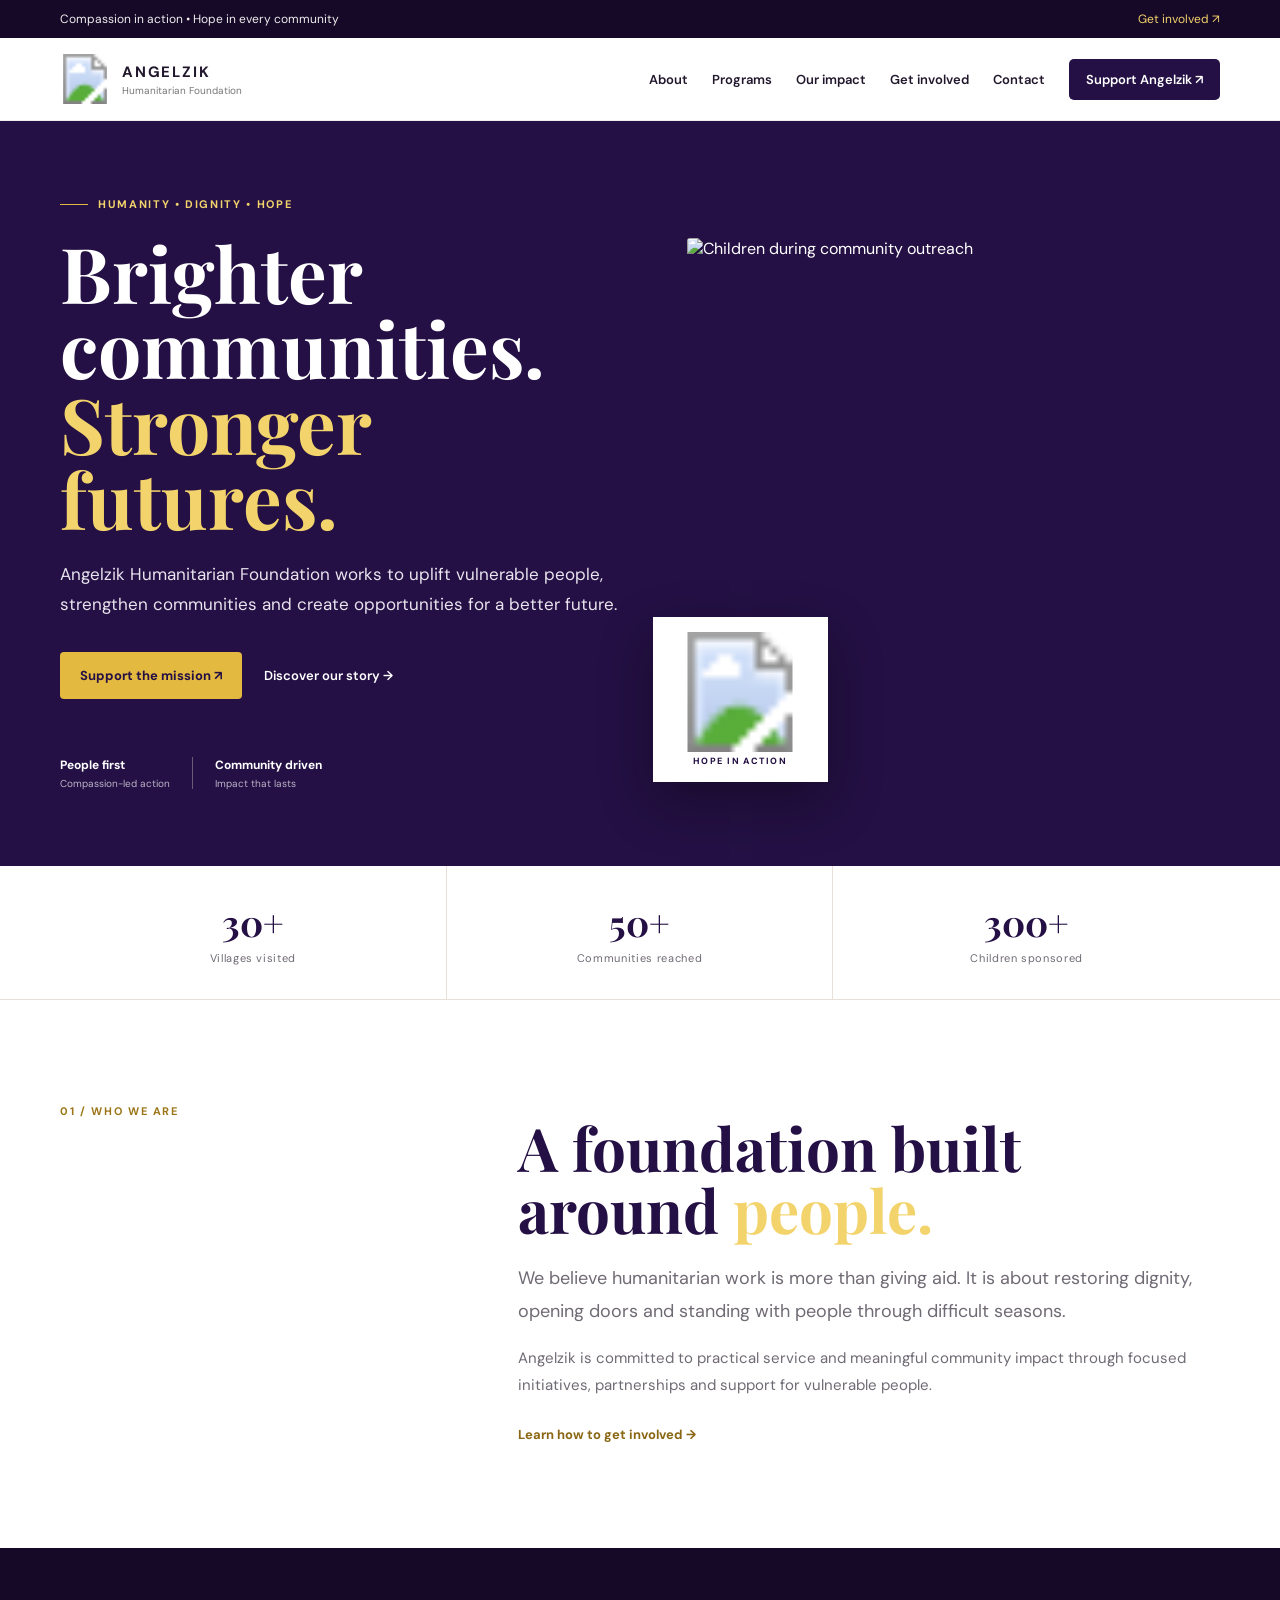
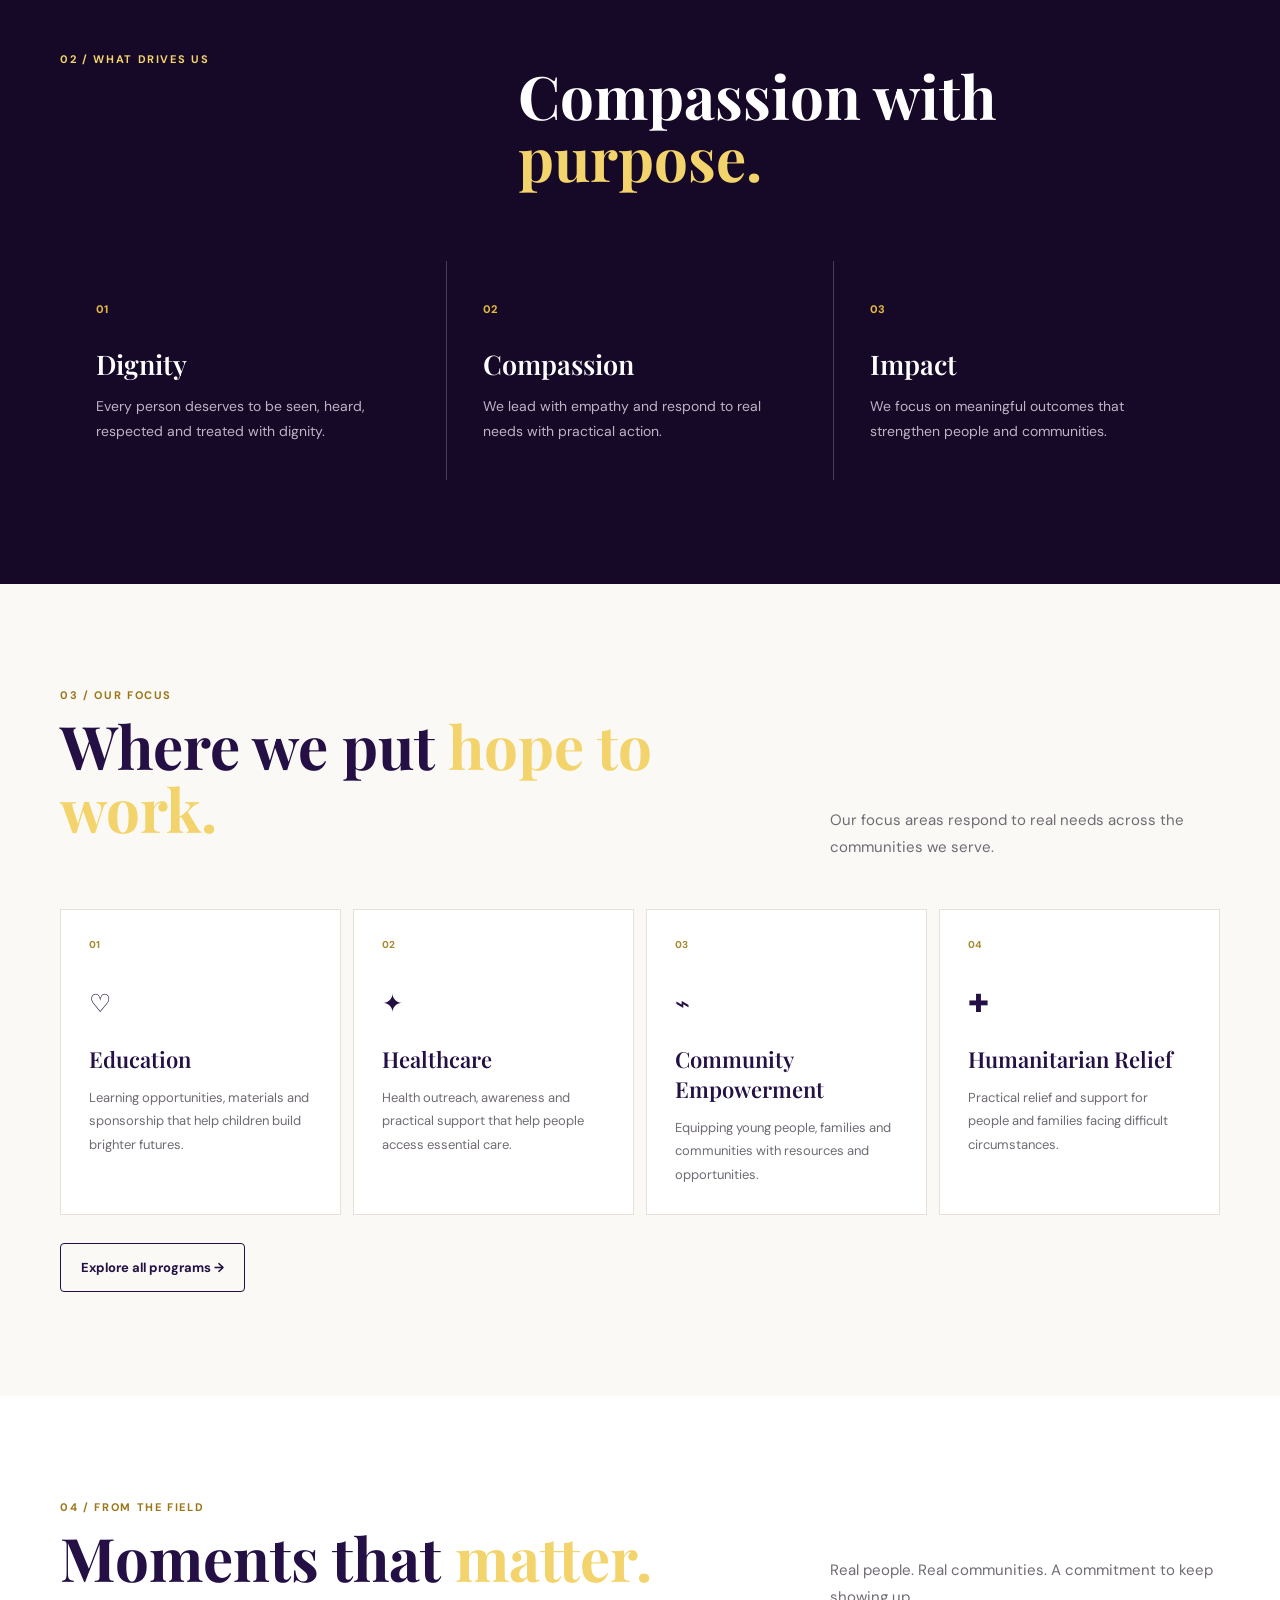
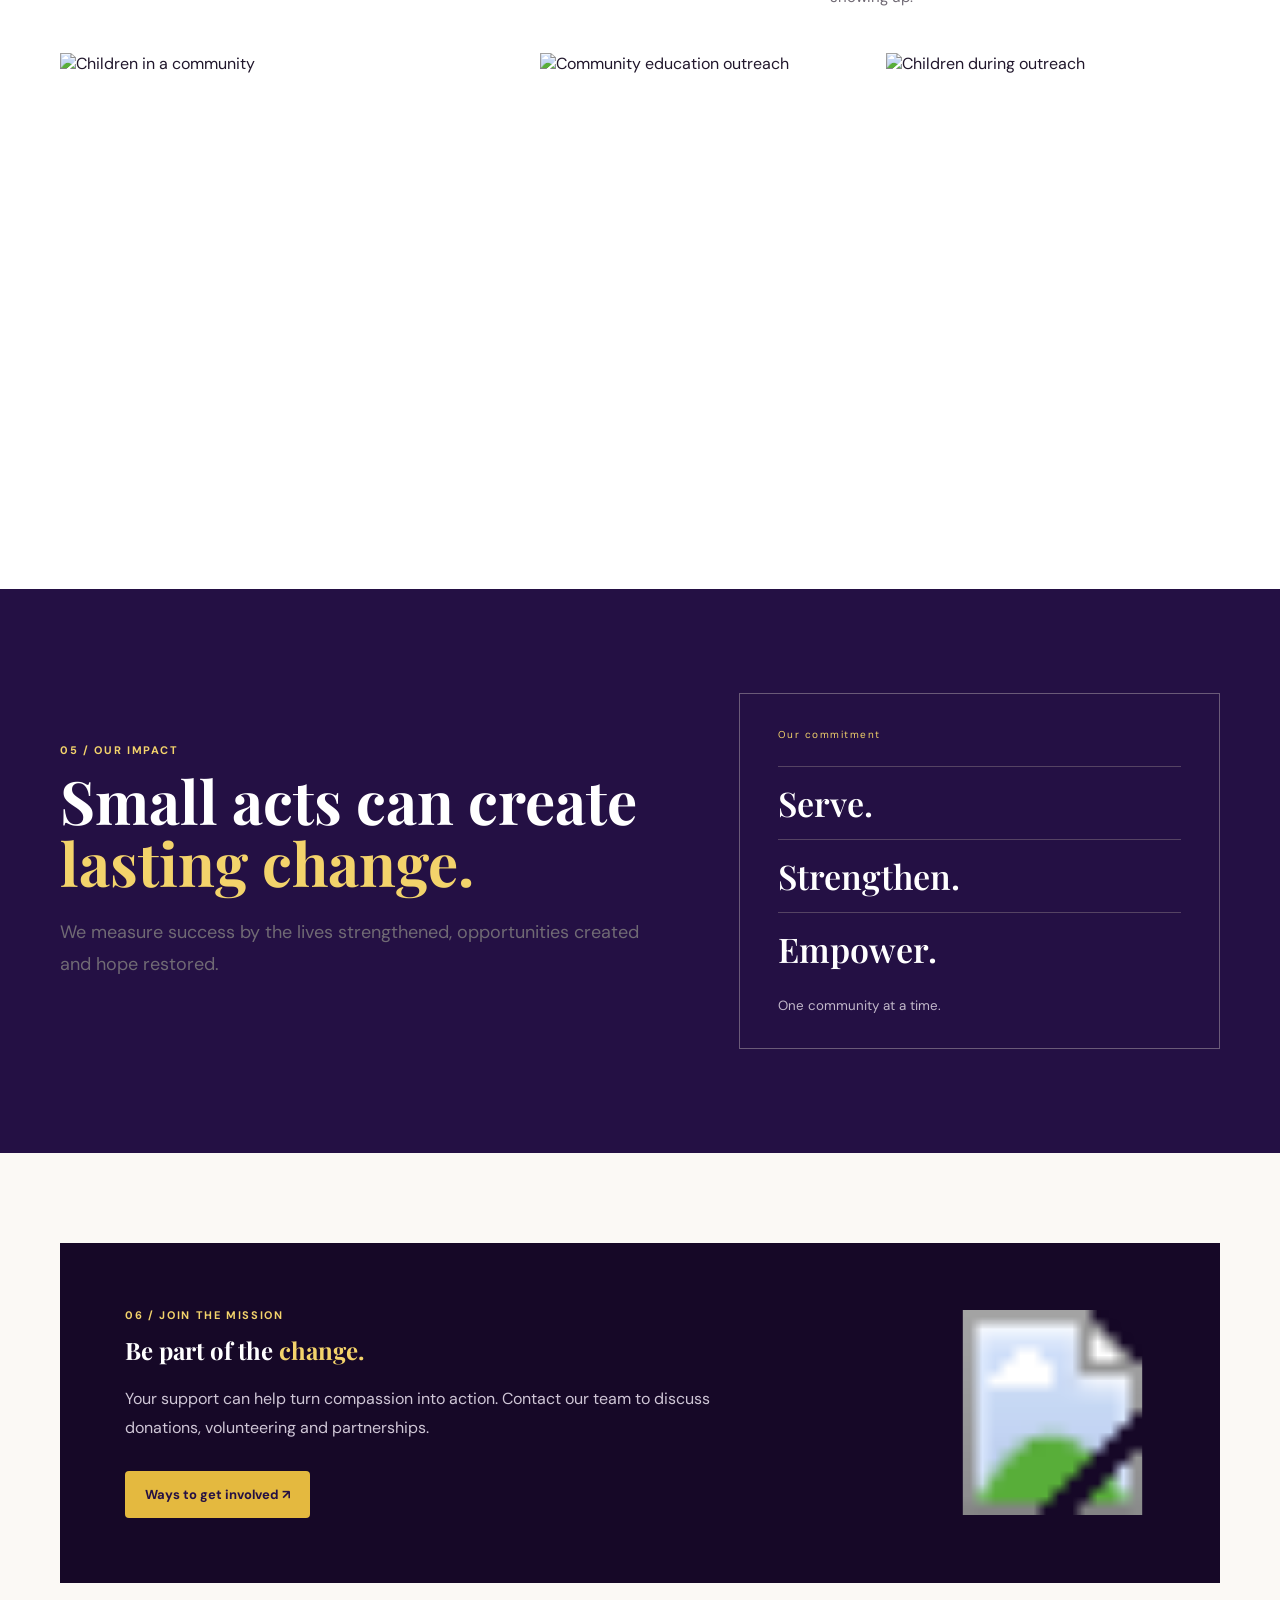
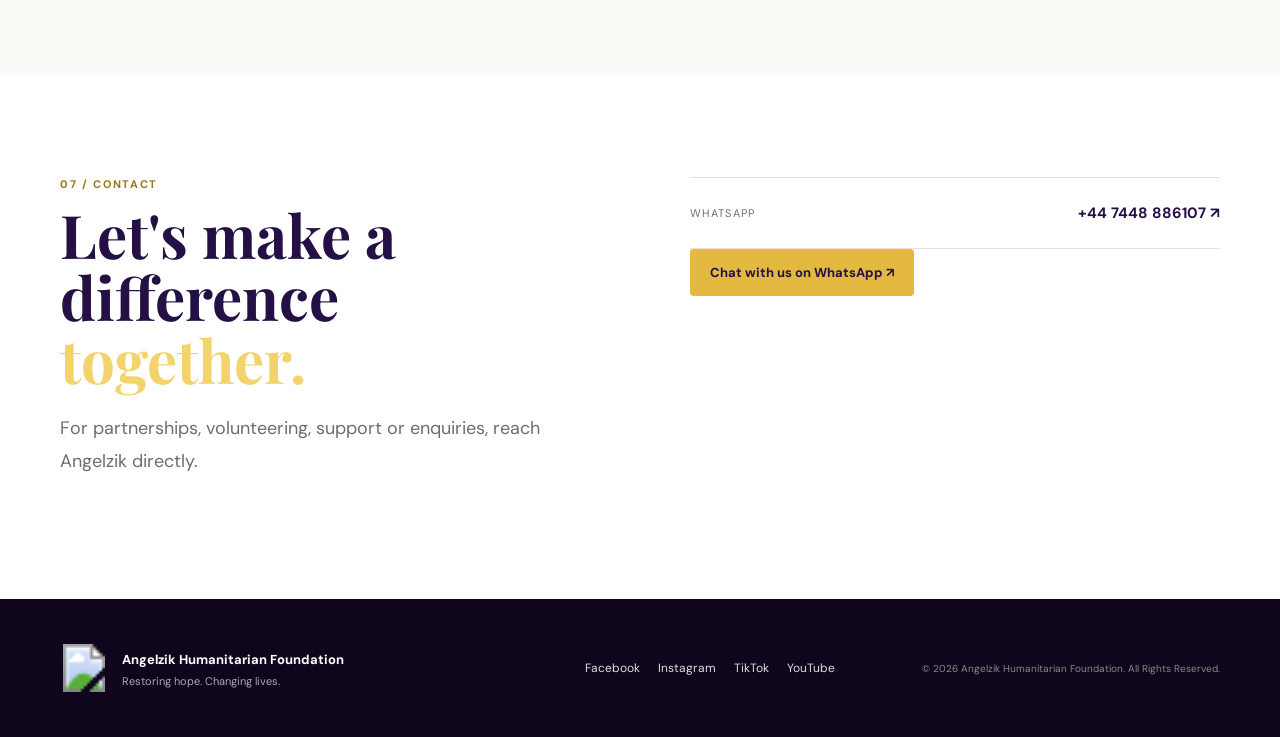
==== commit f160014a: "Add WhatsApp contact button" ====
--- a/index.html
+++ b/index.html
@@ -30,7 +30,8 @@
 <section class="section field"><div class="container"><div class="section-tag reveal">04 / FROM THE FIELD</div><div class="section-heading reveal"><h2>Moments that <em>matter.</em></h2><p>Real people. Real communities. A commitment to keep showing up.</p></div><div class="gallery"><img class="reveal" src="https://images.unsplash.com/photo-1655254193115-cb31a7eea971?auto=format&fit=crop&w=1200&q=85" alt="Children in a community"><img class="reveal" src="https://images.unsplash.com/photo-1632215861513-130b66fe97f4?auto=format&fit=crop&w=900&q=85" alt="Community education outreach"><img class="reveal" src="https://images.unsplash.com/photo-1673280401350-2647fcefb575?auto=format&fit=crop&w=900&q=85" alt="Children during outreach"></div></div></section>
 <section class="section impact" id="impact"><div class="container impact-grid"><div class="reveal"><div class="section-tag light">05 / OUR IMPACT</div><h2>Small acts can create <em>lasting change.</em></h2><p class="lead">We measure success by the lives strengthened, opportunities created and hope restored.</p></div><div class="impact-card reveal"><span>Our commitment</span><strong>Serve.</strong><strong>Strengthen.</strong><strong>Empower.</strong><small>One community at a time.</small></div></div></section>
 <section class="support"><div class="container support-box reveal"><div><div class="section-tag light">06 / JOIN THE MISSION</div><h2>Be part of the <em>change.</em></h2><p>Your support can help turn compassion into action. Contact our team to discuss donations, volunteering and partnerships.</p><a class="btn btn-gold" href="get-involved.html">Ways to get involved ↗</a></div><img src="/logo.svg" alt="Angelzik Humanitarian Foundation"></div></section>
-<section class="section contact" id="contact"><div class="container contact-grid"><div class="reveal"><div class="section-tag">07 / CONTACT</div><h2>Let's make a difference <em>together.</em></h2><p class="lead">For partnerships, volunteering, support or enquiries, reach Angelzik directly.</p></div><div class="contact-card reveal"><a class="contact-row" href="https://wa.me/447448886107"><span>WhatsApp</span><strong>+44 7448 886107 ↗</strong></a><div class="social-buttons" aria-label="Angelzik social media">
+<section class="section contact" id="contact"><div class="container contact-grid"><div class="reveal"><div class="section-tag">07 / CONTACT</div><h2>Let's make a difference <em>together.</em></h2><p class="lead">For partnerships, volunteering, support or enquiries, reach Angelzik directly.</p></div><div class="contact-card reveal"><a class="contact-row" href="https://wa.me/447448886107"><span>WhatsApp</span><strong>+44 7448 886107 ↗</strong></a>
+<a class="btn btn-gold whatsapp-button" href="https://wa.me/447448886107?text=Hello%20Angelzik%20Humanitarian%20Foundation%2C%20I%20would%20like%20to%20make%20an%20enquiry." target="_blank" rel="noopener noreferrer" aria-label="Chat with Angelzik on WhatsApp">Chat with us on WhatsApp ↗</a><div class="social-buttons" aria-label="Angelzik social media">
 <a class="social-button" href="#" data-social="facebook" aria-disabled="true">Facebook</a>
 <a class="social-button" href="#" data-social="instagram" aria-disabled="true">Instagram</a>
 <a class="social-button" href="#" data-social="tiktok" aria-disabled="true">TikTok</a>
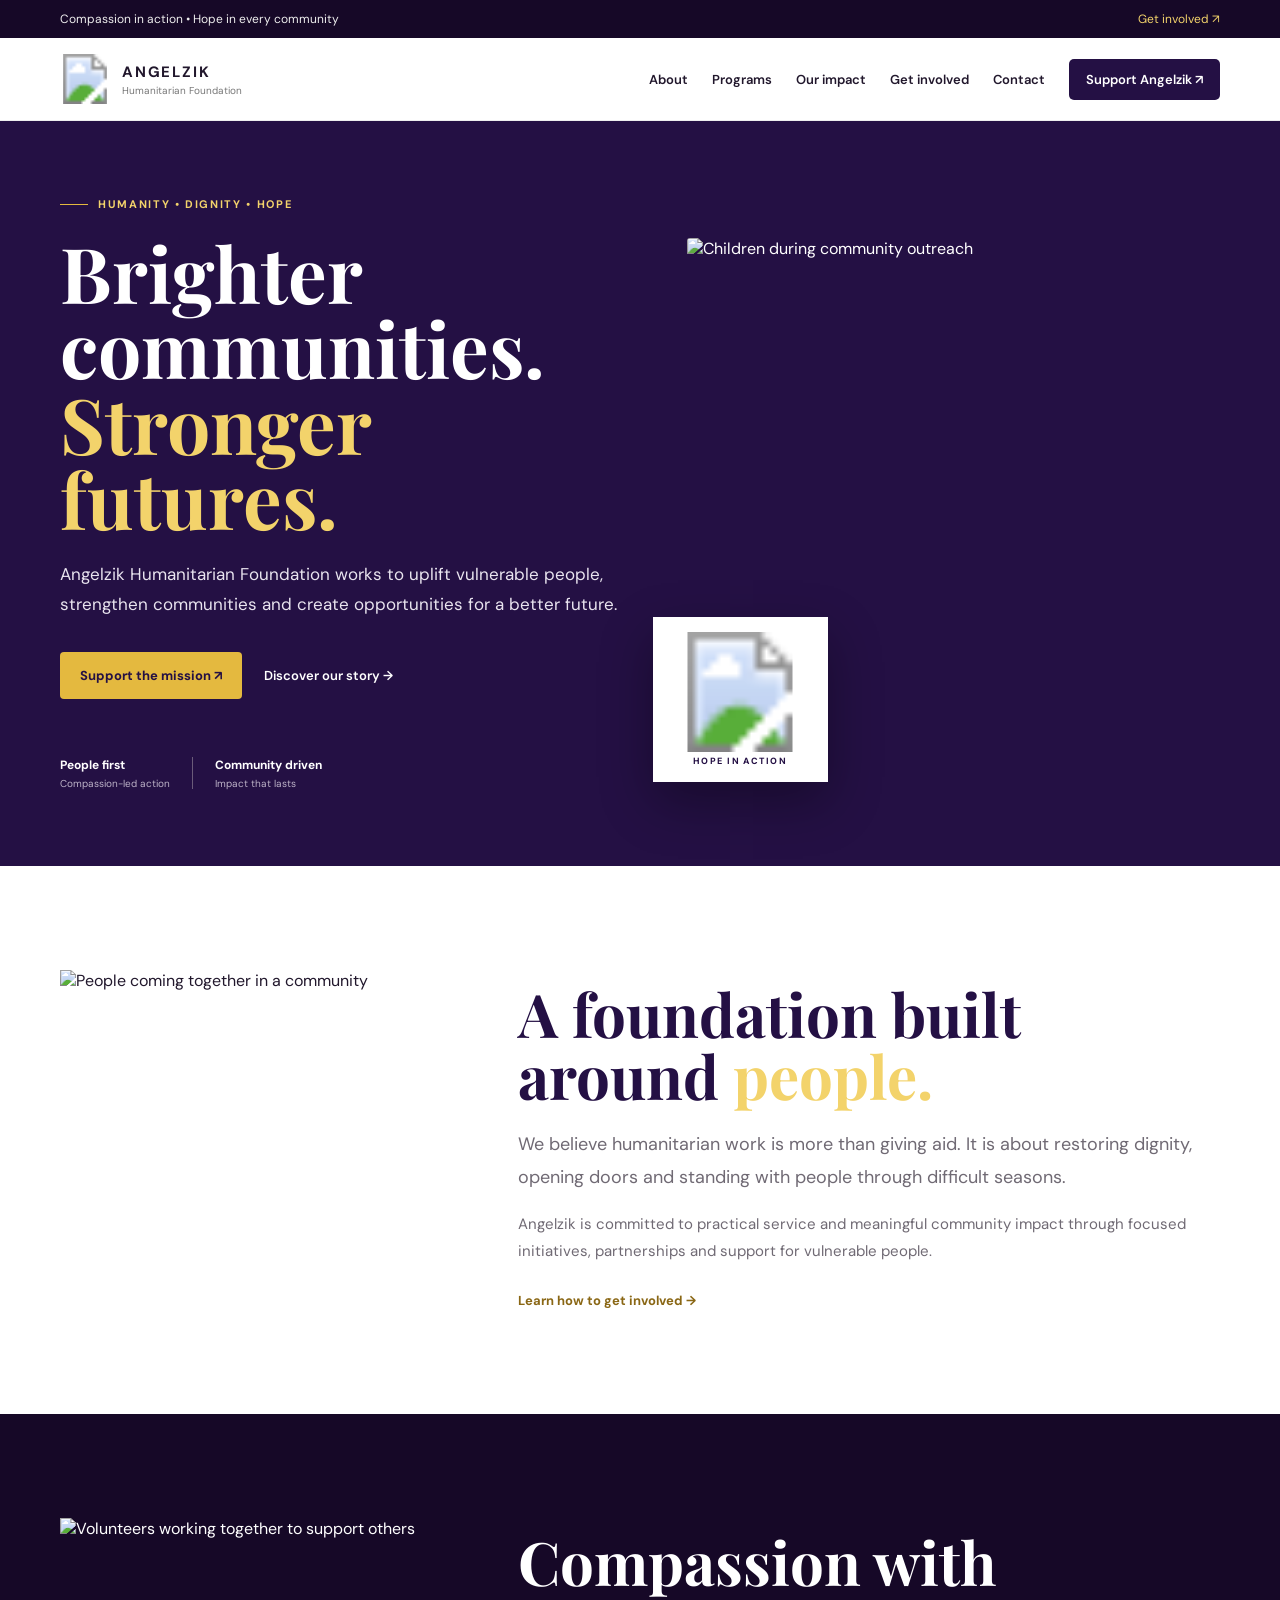
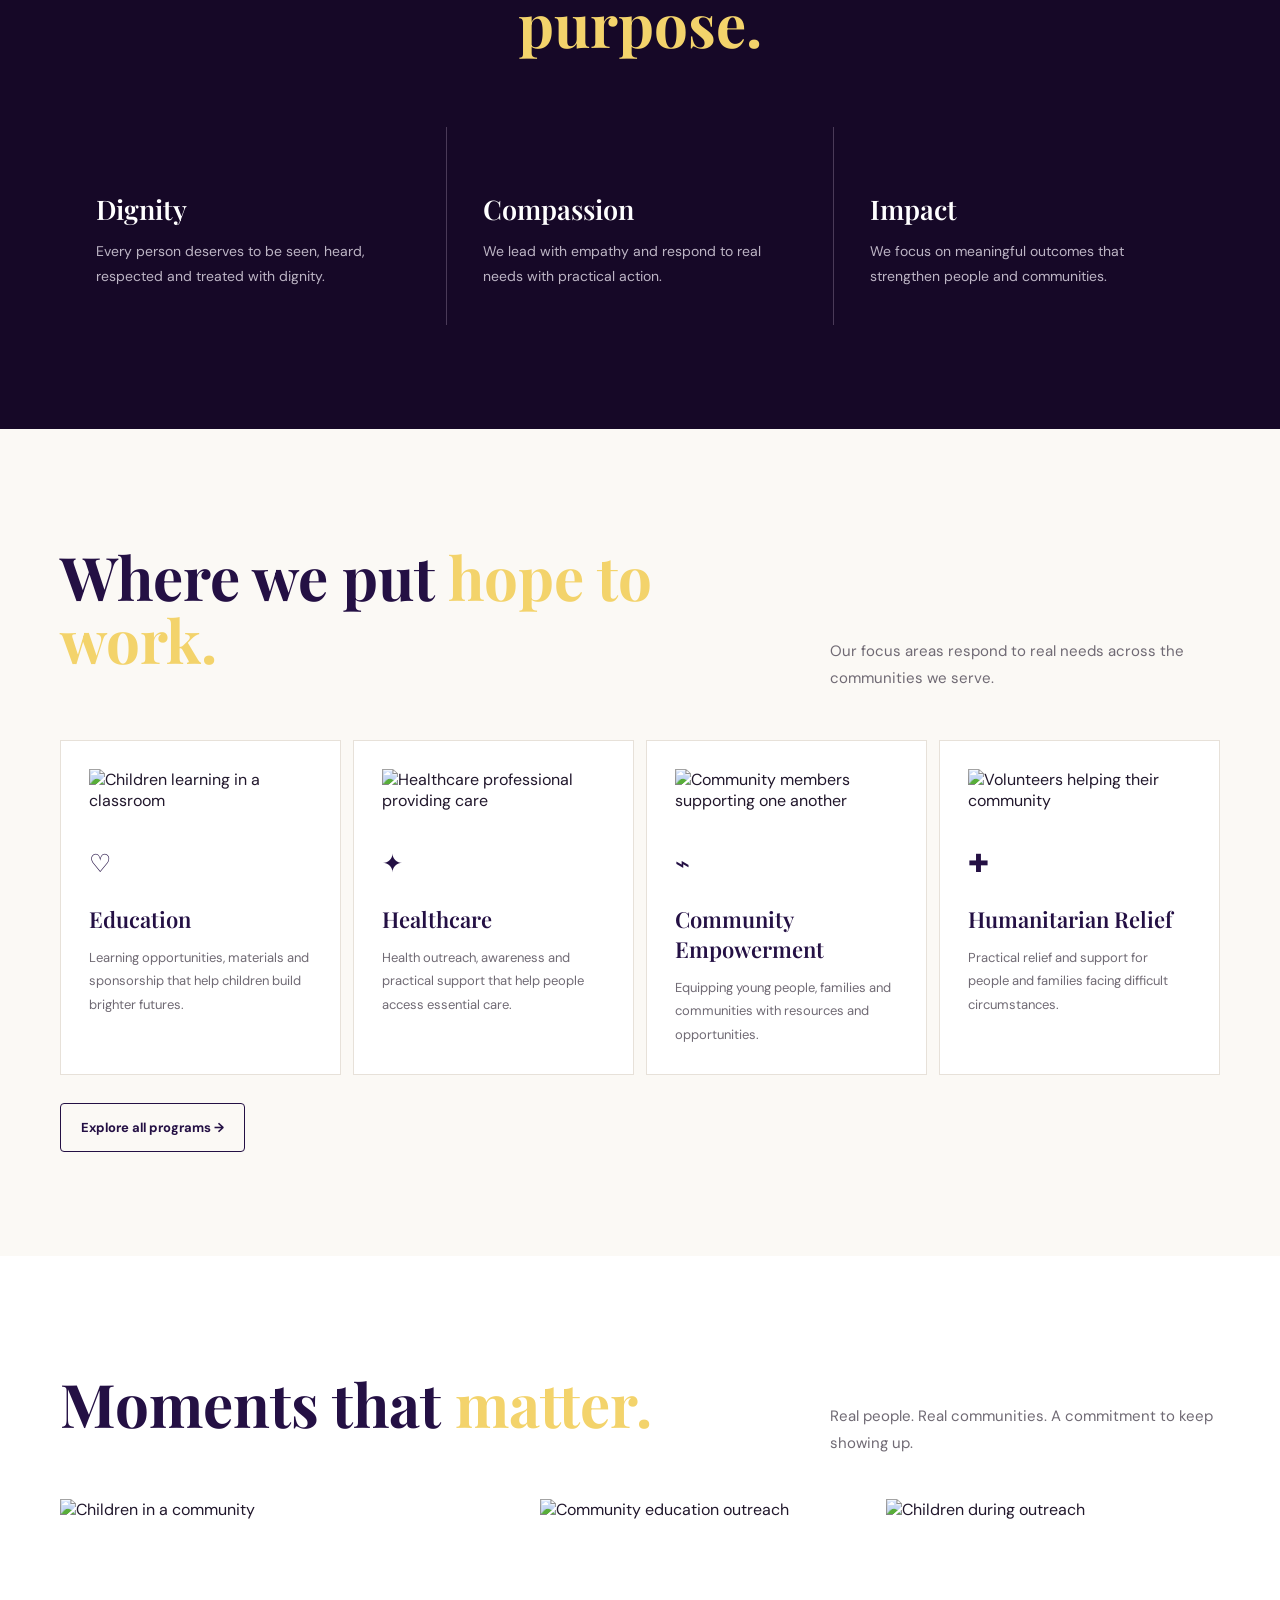
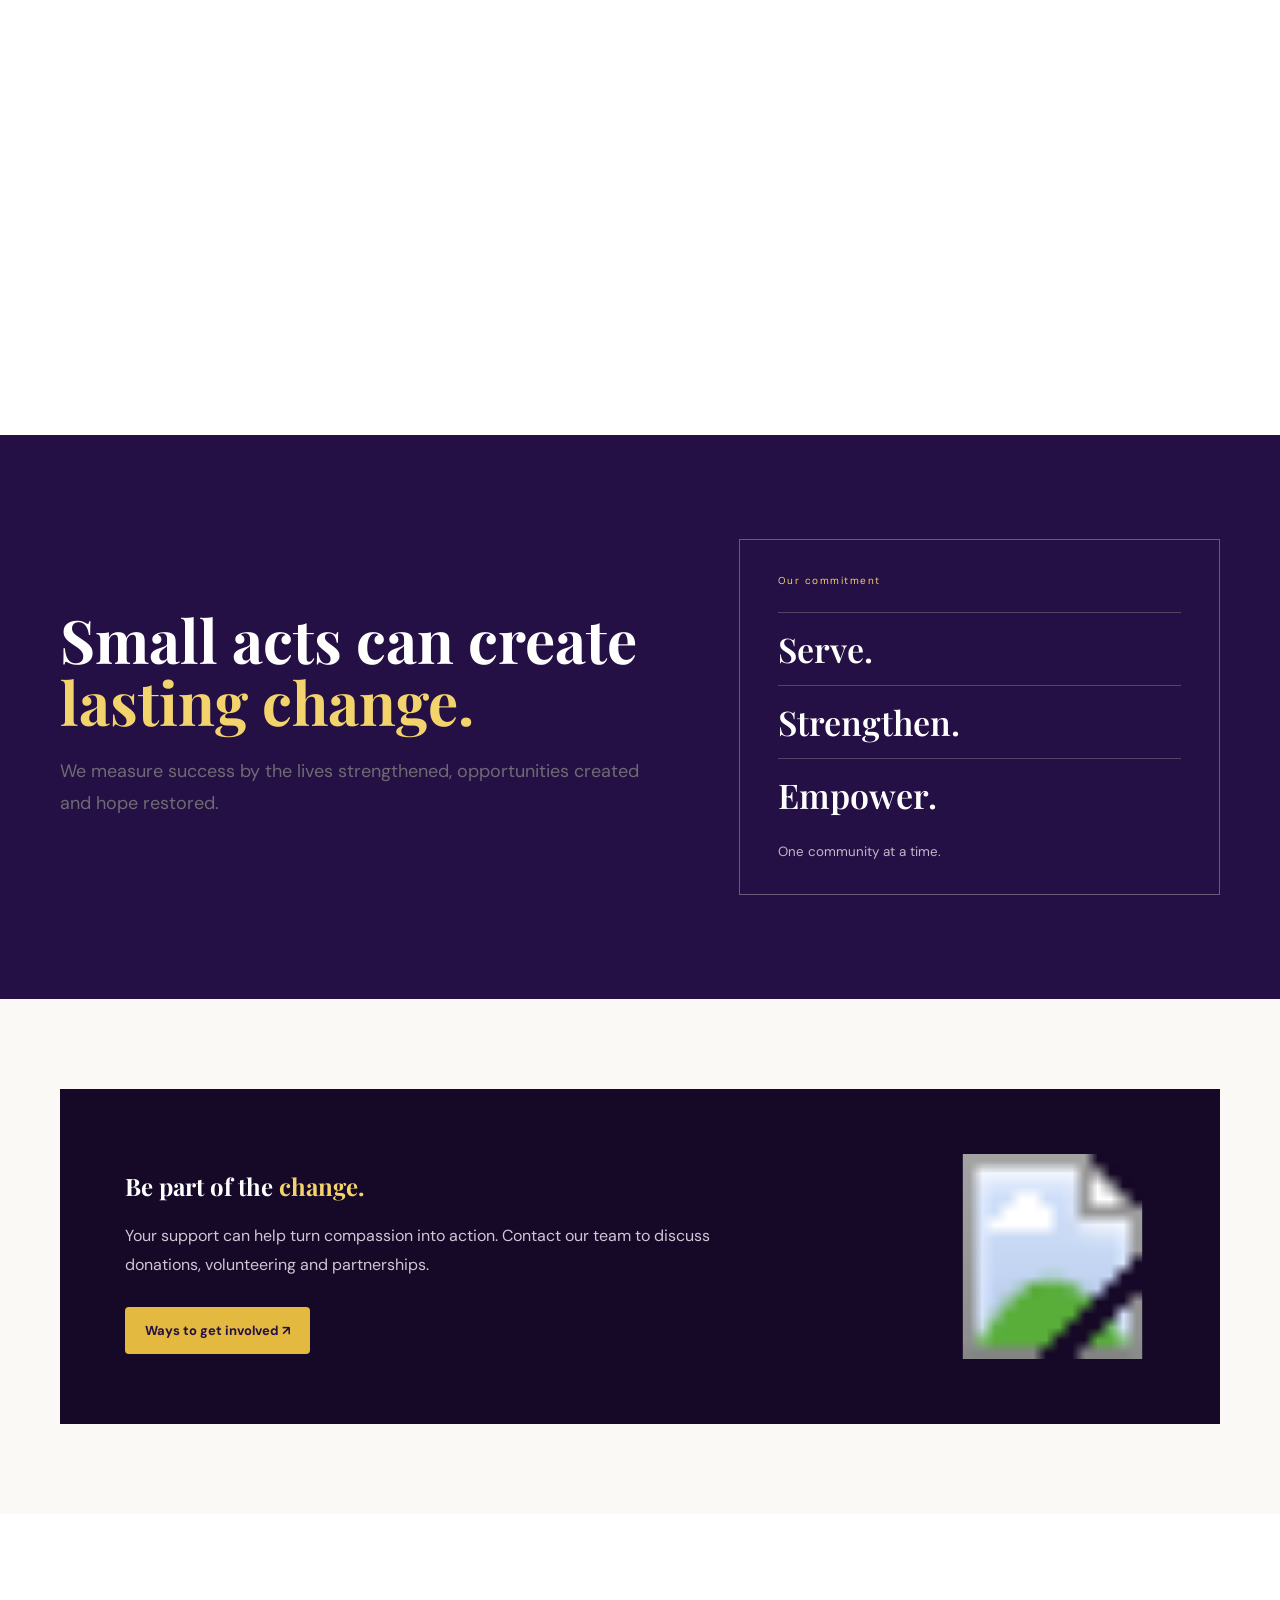
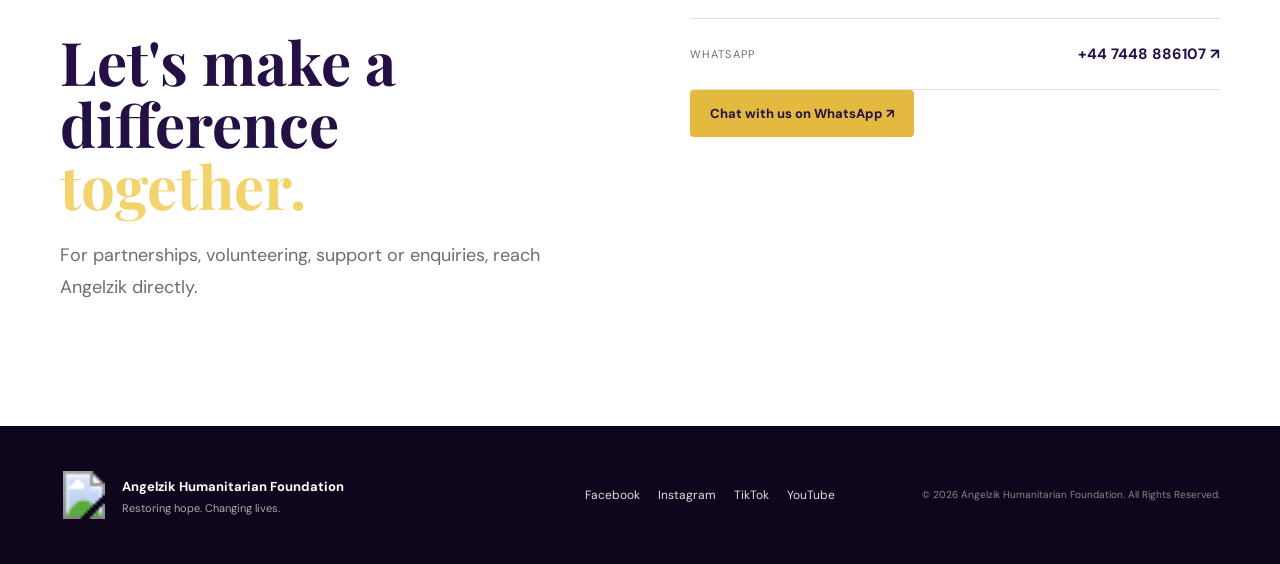
==== commit 437a5042: "Remove numbered section labels and add imagery" ====
--- a/index.html
+++ b/index.html
@@ -23,14 +23,14 @@
 <div class="actions"><a class="btn btn-gold" href="get-involved.html">Support the mission ↗</a><a class="link-light" href="#about">Discover our story →</a></div>
 <div class="hero-note"><div><b>People first</b><small>Compassion-led action</small></div><i></i><div><b>Community driven</b><small>Impact that lasts</small></div></div>
 </div><div class="hero-visual reveal"><div class="hero-image"><img src="https://images.unsplash.com/photo-1673280401350-2647fcefb575?auto=format&fit=crop&w=1600&q=85" alt="Children during community outreach" fetchpriority="high"></div><div class="logo-card"><img src="/logo.svg" alt="Angelzik emblem"><span>HOPE IN ACTION</span></div></div></div></section>
-<section class="proof"><div class="container proof-grid"><div><strong>30+</strong><span>Villages visited</span></div><div><strong>50+</strong><span>Communities reached</span></div><div><strong>300+</strong><span>Children sponsored</span></div></div></section>
-<section class="section about" id="about"><div class="container split"><div class="section-tag reveal">01 / WHO WE ARE</div><div class="reveal"><h2>A foundation built around <em>people.</em></h2><p class="lead">We believe humanitarian work is more than giving aid. It is about restoring dignity, opening doors and standing with people through difficult seasons.</p><p>Angelzik is committed to practical service and meaningful community impact through focused initiatives, partnerships and support for vulnerable people.</p><a class="text-link" href="get-involved.html">Learn how to get involved →</a></div></div></section>
-<section class="section values"><div class="container"><div class="section-heading reveal"><div class="section-tag light">02 / WHAT DRIVES US</div><h2>Compassion with <em>purpose.</em></h2></div><div class="value-grid"><article class="reveal"><span>01</span><h3>Dignity</h3><p>Every person deserves to be seen, heard, respected and treated with dignity.</p></article><article class="reveal"><span>02</span><h3>Compassion</h3><p>We lead with empathy and respond to real needs with practical action.</p></article><article class="reveal"><span>03</span><h3>Impact</h3><p>We focus on meaningful outcomes that strengthen people and communities.</p></article></div></div></section>
-<section class="section programs" id="programs"><div class="container"><div class="section-tag reveal">03 / OUR FOCUS</div><div class="section-heading reveal"><h2>Where we put <em>hope to work.</em></h2><p>Our focus areas respond to real needs across the communities we serve.</p></div><div class="program-grid"><article class="reveal"><div class="program-number">01</div><div class="icon">♡</div><h3>Education</h3><p>Learning opportunities, materials and sponsorship that help children build brighter futures.</p></article><article class="reveal"><div class="program-number">02</div><div class="icon">✦</div><h3>Healthcare</h3><p>Health outreach, awareness and practical support that help people access essential care.</p></article><article class="reveal"><div class="program-number">03</div><div class="icon">⌁</div><h3>Community Empowerment</h3><p>Equipping young people, families and communities with resources and opportunities.</p></article><article class="reveal"><div class="program-number">04</div><div class="icon">✚</div><h3>Humanitarian Relief</h3><p>Practical relief and support for people and families facing difficult circumstances.</p></article></div><a class="btn btn-outline" href="programs.html">Explore all programs →</a></div></section>
-<section class="section field"><div class="container"><div class="section-tag reveal">04 / FROM THE FIELD</div><div class="section-heading reveal"><h2>Moments that <em>matter.</em></h2><p>Real people. Real communities. A commitment to keep showing up.</p></div><div class="gallery"><img class="reveal" src="https://images.unsplash.com/photo-1655254193115-cb31a7eea971?auto=format&fit=crop&w=1200&q=85" alt="Children in a community"><img class="reveal" src="https://images.unsplash.com/photo-1632215861513-130b66fe97f4?auto=format&fit=crop&w=900&q=85" alt="Community education outreach"><img class="reveal" src="https://images.unsplash.com/photo-1673280401350-2647fcefb575?auto=format&fit=crop&w=900&q=85" alt="Children during outreach"></div></div></section>
-<section class="section impact" id="impact"><div class="container impact-grid"><div class="reveal"><div class="section-tag light">05 / OUR IMPACT</div><h2>Small acts can create <em>lasting change.</em></h2><p class="lead">We measure success by the lives strengthened, opportunities created and hope restored.</p></div><div class="impact-card reveal"><span>Our commitment</span><strong>Serve.</strong><strong>Strengthen.</strong><strong>Empower.</strong><small>One community at a time.</small></div></div></section>
-<section class="support"><div class="container support-box reveal"><div><div class="section-tag light">06 / JOIN THE MISSION</div><h2>Be part of the <em>change.</em></h2><p>Your support can help turn compassion into action. Contact our team to discuss donations, volunteering and partnerships.</p><a class="btn btn-gold" href="get-involved.html">Ways to get involved ↗</a></div><img src="/logo.svg" alt="Angelzik Humanitarian Foundation"></div></section>
-<section class="section contact" id="contact"><div class="container contact-grid"><div class="reveal"><div class="section-tag">07 / CONTACT</div><h2>Let's make a difference <em>together.</em></h2><p class="lead">For partnerships, volunteering, support or enquiries, reach Angelzik directly.</p></div><div class="contact-card reveal"><a class="contact-row" href="https://wa.me/447448886107"><span>WhatsApp</span><strong>+44 7448 886107 ↗</strong></a>
+
+<section class="section about" id="about"><div class="container split"><div class="section-photo reveal"><img src="https://images.unsplash.com/photo-1529156069898-49953e39b3ac?auto=format&fit=crop&w=1000&q=85" alt="People coming together in a community"></div><div class="reveal"><h2>A foundation built around <em>people.</em></h2><p class="lead">We believe humanitarian work is more than giving aid. It is about restoring dignity, opening doors and standing with people through difficult seasons.</p><p>Angelzik is committed to practical service and meaningful community impact through focused initiatives, partnerships and support for vulnerable people.</p><a class="text-link" href="get-involved.html">Learn how to get involved →</a></div></div></section>
+<section class="section values"><div class="container"><div class="section-heading reveal"><div class="section-photo dark reveal"><img src="https://images.unsplash.com/photo-1469571486292-0ba58a3f068b?auto=format&fit=crop&w=1000&q=85" alt="Volunteers working together to support others"></div><h2>Compassion with <em>purpose.</em></h2></div><div class="value-grid"><article class="reveal"><h3>Dignity</h3><p>Every person deserves to be seen, heard, respected and treated with dignity.</p></article><article class="reveal"><h3>Compassion</h3><p>We lead with empathy and respond to real needs with practical action.</p></article><article class="reveal"><h3>Impact</h3><p>We focus on meaningful outcomes that strengthen people and communities.</p></article></div></div></section>
+<section class="section programs" id="programs"><div class="container"><div class="section-heading reveal"><h2>Where we put <em>hope to work.</em></h2><p>Our focus areas respond to real needs across the communities we serve.</p></div><div class="program-grid"><article class="reveal"><img class="program-photo" src="https://images.unsplash.com/photo-1509062522246-3755977927d7?auto=format&fit=crop&w=700&q=85" alt="Children learning in a classroom"><div class="icon">♡</div><h3>Education</h3><p>Learning opportunities, materials and sponsorship that help children build brighter futures.</p></article><article class="reveal"><img class="program-photo" src="https://images.unsplash.com/photo-1576091160399-112ba8d25d1d?auto=format&fit=crop&w=700&q=85" alt="Healthcare professional providing care"><div class="icon">✦</div><h3>Healthcare</h3><p>Health outreach, awareness and practical support that help people access essential care.</p></article><article class="reveal"><img class="program-photo" src="https://images.unsplash.com/photo-1529156069898-49953e39b3ac?auto=format&fit=crop&w=700&q=85" alt="Community members supporting one another"><div class="icon">⌁</div><h3>Community Empowerment</h3><p>Equipping young people, families and communities with resources and opportunities.</p></article><article class="reveal"><img class="program-photo" src="https://images.unsplash.com/photo-1469571486292-0ba58a3f068b?auto=format&fit=crop&w=700&q=85" alt="Volunteers helping their community"><div class="icon">✚</div><h3>Humanitarian Relief</h3><p>Practical relief and support for people and families facing difficult circumstances.</p></article></div><a class="btn btn-outline" href="programs.html">Explore all programs →</a></div></section>
+<section class="section field"><div class="container"><div class="section-heading reveal"><h2>Moments that <em>matter.</em></h2><p>Real people. Real communities. A commitment to keep showing up.</p></div><div class="gallery"><img class="reveal" src="https://images.unsplash.com/photo-1655254193115-cb31a7eea971?auto=format&fit=crop&w=1200&q=85" alt="Children in a community"><img class="reveal" src="https://images.unsplash.com/photo-1632215861513-130b66fe97f4?auto=format&fit=crop&w=900&q=85" alt="Community education outreach"><img class="reveal" src="https://images.unsplash.com/photo-1673280401350-2647fcefb575?auto=format&fit=crop&w=900&q=85" alt="Children during outreach"></div></div></section>
+<section class="section impact" id="impact"><div class="container impact-grid"><div class="reveal"><h2>Small acts can create <em>lasting change.</em></h2><p class="lead">We measure success by the lives strengthened, opportunities created and hope restored.</p></div><div class="impact-card reveal"><span>Our commitment</span><strong>Serve.</strong><strong>Strengthen.</strong><strong>Empower.</strong><small>One community at a time.</small></div></div></section>
+<section class="support"><div class="container support-box reveal"><div><h2>Be part of the <em>change.</em></h2><p>Your support can help turn compassion into action. Contact our team to discuss donations, volunteering and partnerships.</p><a class="btn btn-gold" href="get-involved.html">Ways to get involved ↗</a></div><img src="/logo.svg" alt="Angelzik Humanitarian Foundation"></div></section>
+<section class="section contact" id="contact"><div class="container contact-grid"><div class="reveal"><h2>Let's make a difference <em>together.</em></h2><p class="lead">For partnerships, volunteering, support or enquiries, reach Angelzik directly.</p></div><div class="contact-card reveal"><a class="contact-row" href="https://wa.me/447448886107"><span>WhatsApp</span><strong>+44 7448 886107 ↗</strong></a>
 <a class="btn btn-gold whatsapp-button" href="https://wa.me/447448886107?text=Hello%20Angelzik%20Humanitarian%20Foundation%2C%20I%20would%20like%20to%20make%20an%20enquiry." target="_blank" rel="noopener noreferrer" aria-label="Chat with Angelzik on WhatsApp">Chat with us on WhatsApp ↗</a><div class="social-buttons" aria-label="Angelzik social media">
 <a class="social-button" href="#" data-social="facebook" aria-disabled="true">Facebook</a>
 <a class="social-button" href="#" data-social="instagram" aria-disabled="true">Instagram</a>
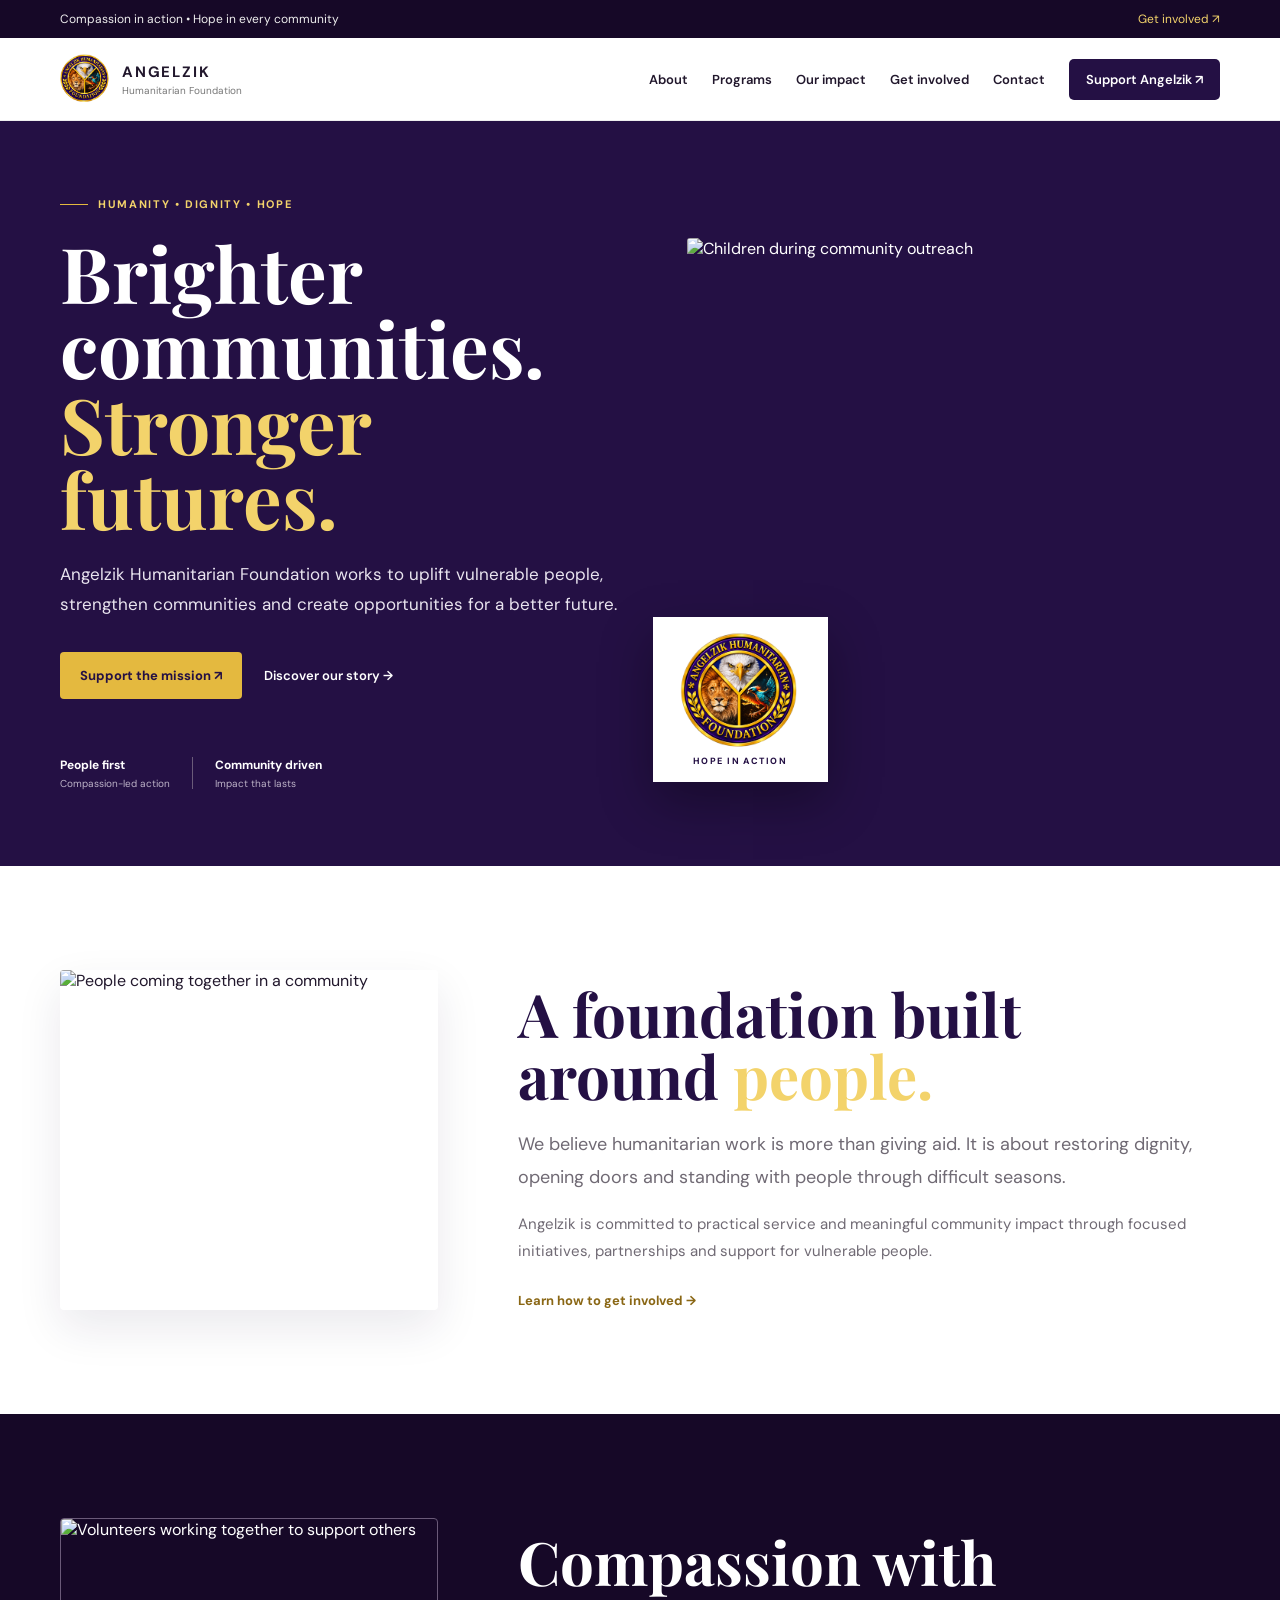
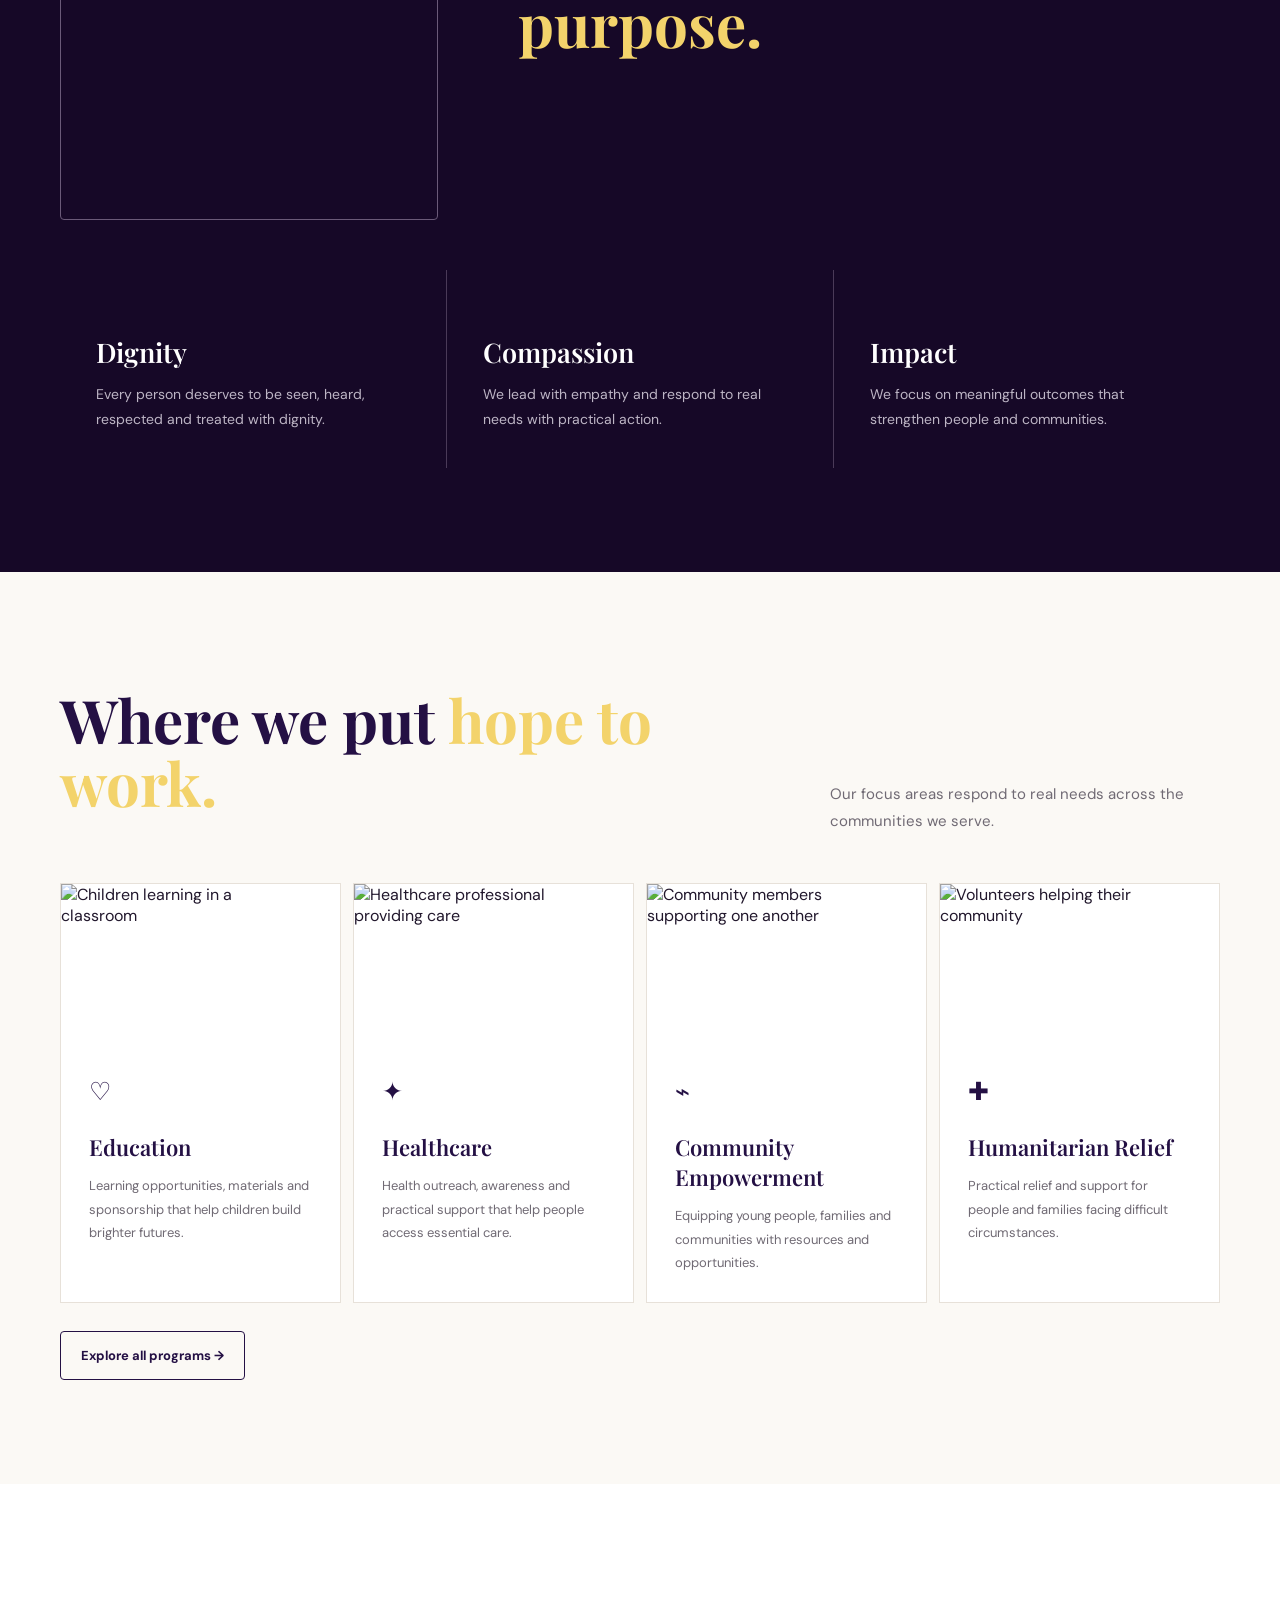
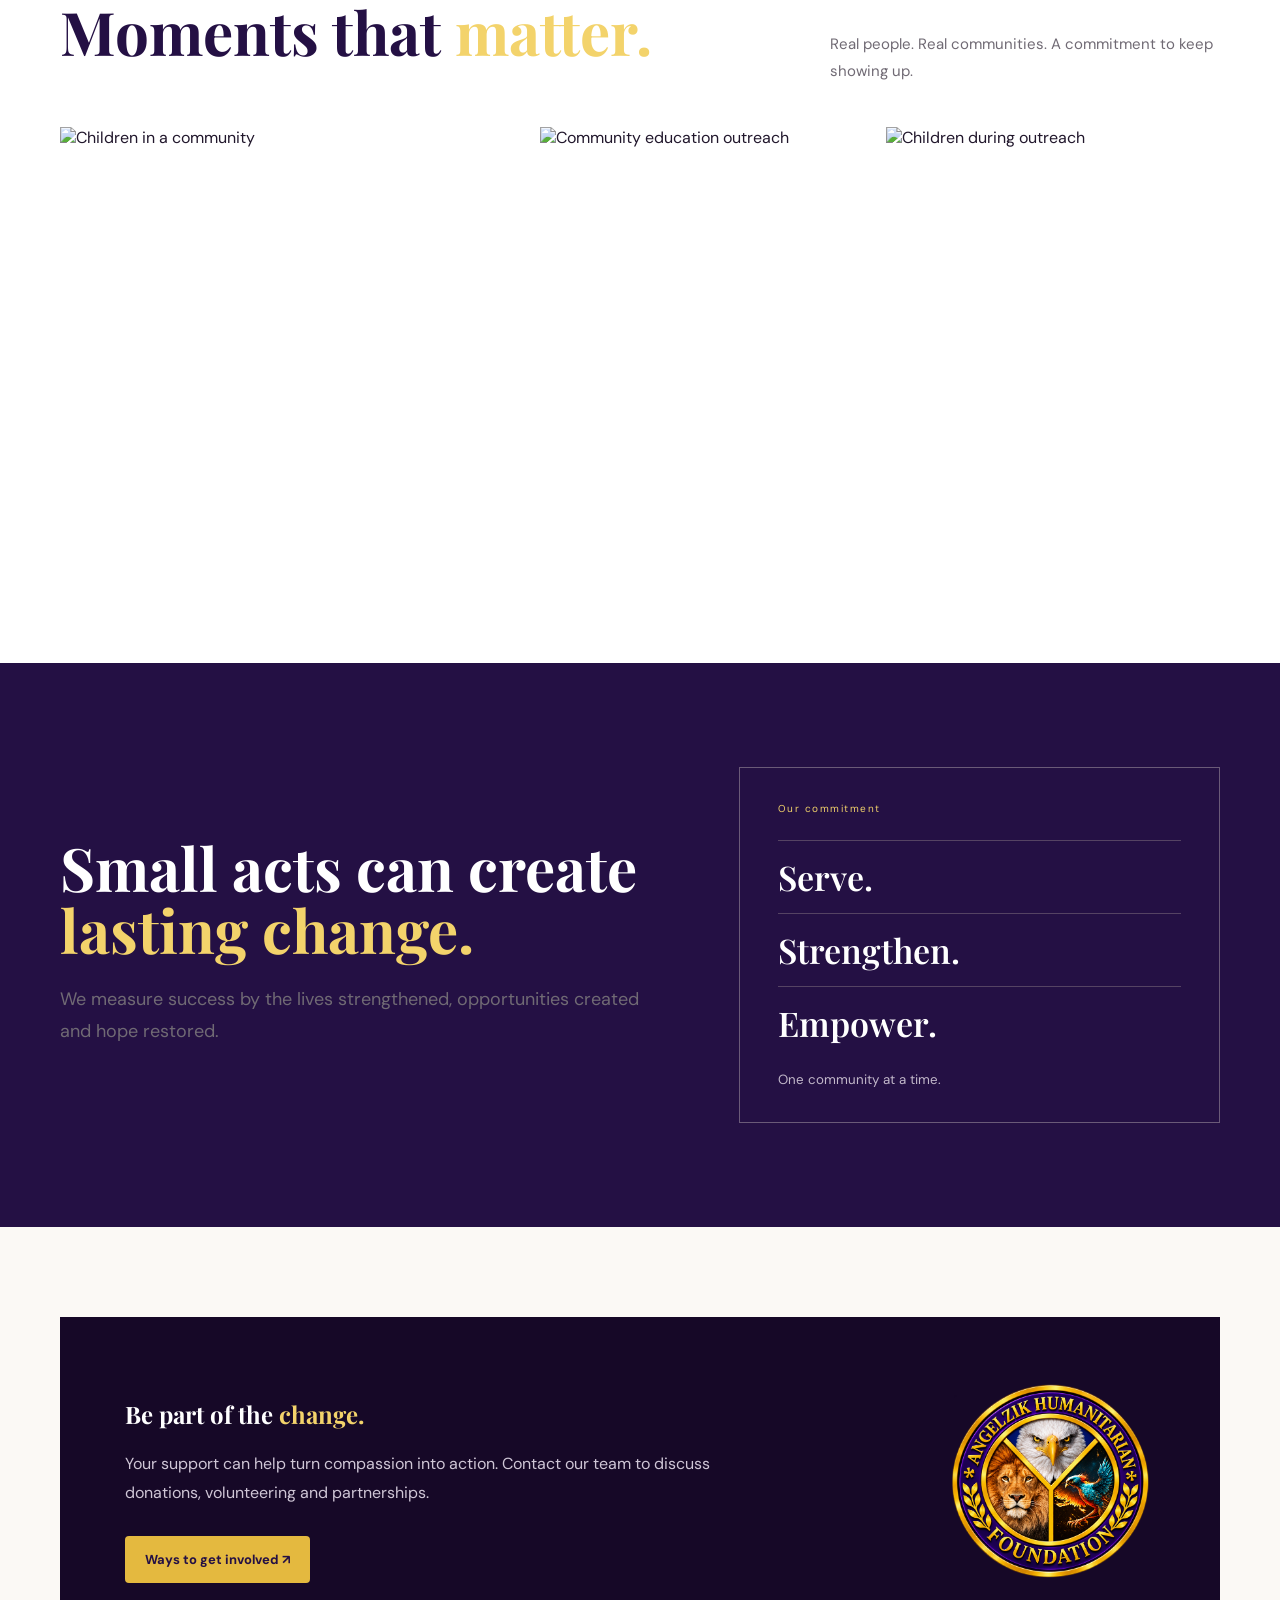
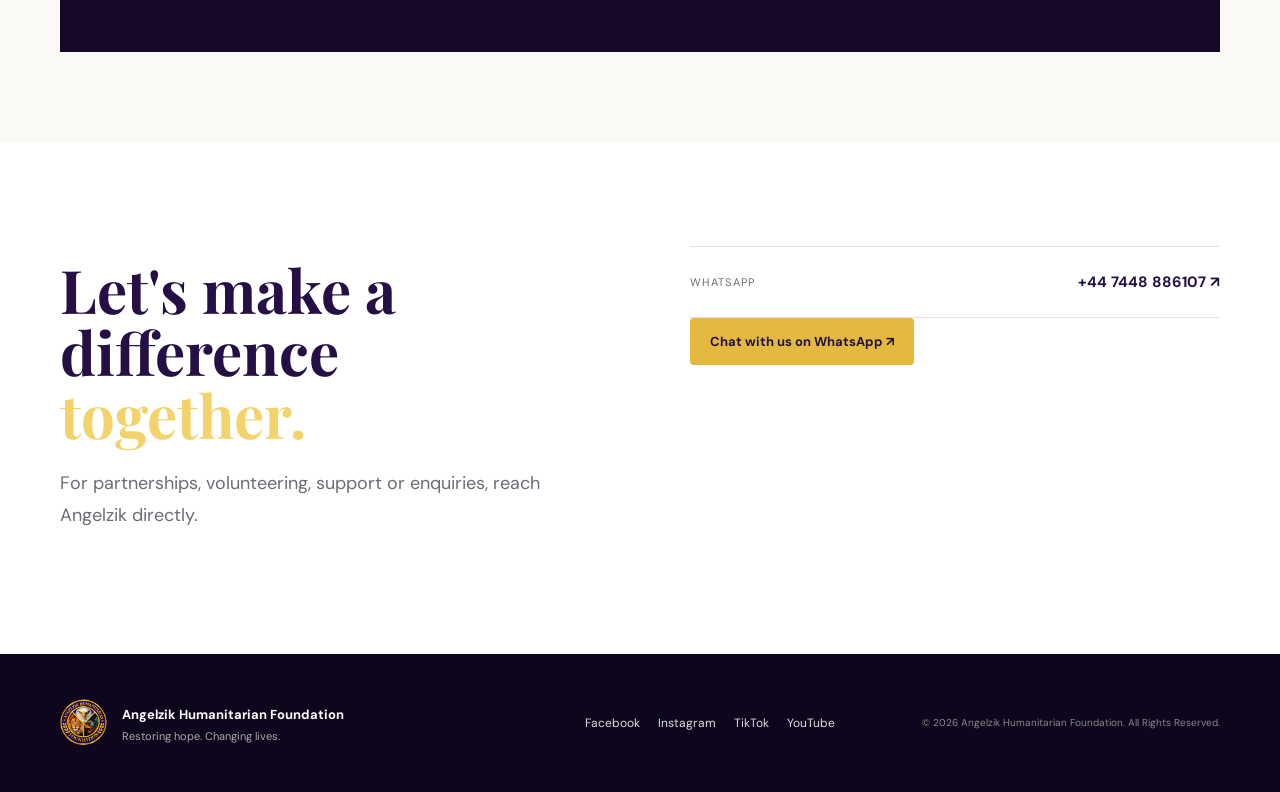
==== commit abeb6db9: "Use official Angelzik logo and browser favicon on index.html" ====
--- a/index.html
+++ b/index.html
@@ -8,11 +8,11 @@
 <link rel="preconnect" href="https://fonts.googleapis.com"><link rel="preconnect" href="https://fonts.gstatic.com" crossorigin>
 <link href="https://fonts.googleapis.com/css2?family=DM+Sans:wght@400;500;600;700&family=Playfair+Display:wght@600;700;800&display=swap" rel="stylesheet">
 <link rel="stylesheet" href="/styles.css">
-</head>
+<link rel="icon" type="image/png" href="/favicon.png"><link rel="apple-touch-icon" href="/favicon.png"></head>
 <body>
 <div class="topbar"><div class="container topbar-inner"><span>Compassion in action • Hope in every community</span><a href="get-involved.html">Get involved ↗</a></div></div>
 <header class="site-header"><div class="container nav">
-<a class="brand" href="/"><img src="/logo.svg" alt="Angelzik logo"><span><strong>ANGELZIK</strong><small>Humanitarian Foundation</small></span></a>
+<a class="brand" href="/"><img src="/angelzik-logo.png" alt="Angelzik logo"><span><strong>ANGELZIK</strong><small>Humanitarian Foundation</small></span></a>
 <button class="menu-toggle" aria-label="Open navigation" aria-expanded="false" aria-controls="primary-nav"><span></span><span></span><span></span></button>
 <nav class="nav-links" id="primary-nav"><a href="#about">About</a><a href="programs.html">Programs</a><a href="#impact">Our impact</a><a href="get-involved.html">Get involved</a><a href="#contact">Contact</a><a class="nav-support" href="get-involved.html">Support Angelzik ↗</a></nav>
 </div></header>
@@ -22,14 +22,14 @@
 <p>Angelzik Humanitarian Foundation works to uplift vulnerable people, strengthen communities and create opportunities for a better future.</p>
 <div class="actions"><a class="btn btn-gold" href="get-involved.html">Support the mission ↗</a><a class="link-light" href="#about">Discover our story →</a></div>
 <div class="hero-note"><div><b>People first</b><small>Compassion-led action</small></div><i></i><div><b>Community driven</b><small>Impact that lasts</small></div></div>
-</div><div class="hero-visual reveal"><div class="hero-image"><img src="https://images.unsplash.com/photo-1673280401350-2647fcefb575?auto=format&fit=crop&w=1600&q=85" alt="Children during community outreach" fetchpriority="high"></div><div class="logo-card"><img src="/logo.svg" alt="Angelzik emblem"><span>HOPE IN ACTION</span></div></div></div></section>
+</div><div class="hero-visual reveal"><div class="hero-image"><img src="https://images.unsplash.com/photo-1673280401350-2647fcefb575?auto=format&fit=crop&w=1600&q=85" alt="Children during community outreach" fetchpriority="high"></div><div class="logo-card"><img src="/angelzik-logo.png" alt="Angelzik emblem"><span>HOPE IN ACTION</span></div></div></div></section>
 
 <section class="section about" id="about"><div class="container split"><div class="section-photo reveal"><img src="https://images.unsplash.com/photo-1529156069898-49953e39b3ac?auto=format&fit=crop&w=1000&q=85" alt="People coming together in a community"></div><div class="reveal"><h2>A foundation built around <em>people.</em></h2><p class="lead">We believe humanitarian work is more than giving aid. It is about restoring dignity, opening doors and standing with people through difficult seasons.</p><p>Angelzik is committed to practical service and meaningful community impact through focused initiatives, partnerships and support for vulnerable people.</p><a class="text-link" href="get-involved.html">Learn how to get involved →</a></div></div></section>
 <section class="section values"><div class="container"><div class="section-heading reveal"><div class="section-photo dark reveal"><img src="https://images.unsplash.com/photo-1469571486292-0ba58a3f068b?auto=format&fit=crop&w=1000&q=85" alt="Volunteers working together to support others"></div><h2>Compassion with <em>purpose.</em></h2></div><div class="value-grid"><article class="reveal"><h3>Dignity</h3><p>Every person deserves to be seen, heard, respected and treated with dignity.</p></article><article class="reveal"><h3>Compassion</h3><p>We lead with empathy and respond to real needs with practical action.</p></article><article class="reveal"><h3>Impact</h3><p>We focus on meaningful outcomes that strengthen people and communities.</p></article></div></div></section>
 <section class="section programs" id="programs"><div class="container"><div class="section-heading reveal"><h2>Where we put <em>hope to work.</em></h2><p>Our focus areas respond to real needs across the communities we serve.</p></div><div class="program-grid"><article class="reveal"><img class="program-photo" src="https://images.unsplash.com/photo-1509062522246-3755977927d7?auto=format&fit=crop&w=700&q=85" alt="Children learning in a classroom"><div class="icon">♡</div><h3>Education</h3><p>Learning opportunities, materials and sponsorship that help children build brighter futures.</p></article><article class="reveal"><img class="program-photo" src="https://images.unsplash.com/photo-1576091160399-112ba8d25d1d?auto=format&fit=crop&w=700&q=85" alt="Healthcare professional providing care"><div class="icon">✦</div><h3>Healthcare</h3><p>Health outreach, awareness and practical support that help people access essential care.</p></article><article class="reveal"><img class="program-photo" src="https://images.unsplash.com/photo-1529156069898-49953e39b3ac?auto=format&fit=crop&w=700&q=85" alt="Community members supporting one another"><div class="icon">⌁</div><h3>Community Empowerment</h3><p>Equipping young people, families and communities with resources and opportunities.</p></article><article class="reveal"><img class="program-photo" src="https://images.unsplash.com/photo-1469571486292-0ba58a3f068b?auto=format&fit=crop&w=700&q=85" alt="Volunteers helping their community"><div class="icon">✚</div><h3>Humanitarian Relief</h3><p>Practical relief and support for people and families facing difficult circumstances.</p></article></div><a class="btn btn-outline" href="programs.html">Explore all programs →</a></div></section>
 <section class="section field"><div class="container"><div class="section-heading reveal"><h2>Moments that <em>matter.</em></h2><p>Real people. Real communities. A commitment to keep showing up.</p></div><div class="gallery"><img class="reveal" src="https://images.unsplash.com/photo-1655254193115-cb31a7eea971?auto=format&fit=crop&w=1200&q=85" alt="Children in a community"><img class="reveal" src="https://images.unsplash.com/photo-1632215861513-130b66fe97f4?auto=format&fit=crop&w=900&q=85" alt="Community education outreach"><img class="reveal" src="https://images.unsplash.com/photo-1673280401350-2647fcefb575?auto=format&fit=crop&w=900&q=85" alt="Children during outreach"></div></div></section>
 <section class="section impact" id="impact"><div class="container impact-grid"><div class="reveal"><h2>Small acts can create <em>lasting change.</em></h2><p class="lead">We measure success by the lives strengthened, opportunities created and hope restored.</p></div><div class="impact-card reveal"><span>Our commitment</span><strong>Serve.</strong><strong>Strengthen.</strong><strong>Empower.</strong><small>One community at a time.</small></div></div></section>
-<section class="support"><div class="container support-box reveal"><div><h2>Be part of the <em>change.</em></h2><p>Your support can help turn compassion into action. Contact our team to discuss donations, volunteering and partnerships.</p><a class="btn btn-gold" href="get-involved.html">Ways to get involved ↗</a></div><img src="/logo.svg" alt="Angelzik Humanitarian Foundation"></div></section>
+<section class="support"><div class="container support-box reveal"><div><h2>Be part of the <em>change.</em></h2><p>Your support can help turn compassion into action. Contact our team to discuss donations, volunteering and partnerships.</p><a class="btn btn-gold" href="get-involved.html">Ways to get involved ↗</a></div><img src="/angelzik-logo.png" alt="Angelzik Humanitarian Foundation"></div></section>
 <section class="section contact" id="contact"><div class="container contact-grid"><div class="reveal"><h2>Let's make a difference <em>together.</em></h2><p class="lead">For partnerships, volunteering, support or enquiries, reach Angelzik directly.</p></div><div class="contact-card reveal"><a class="contact-row" href="https://wa.me/447448886107"><span>WhatsApp</span><strong>+44 7448 886107 ↗</strong></a>
 <a class="btn btn-gold whatsapp-button" href="https://wa.me/447448886107?text=Hello%20Angelzik%20Humanitarian%20Foundation%2C%20I%20would%20like%20to%20make%20an%20enquiry." target="_blank" rel="noopener noreferrer" aria-label="Chat with Angelzik on WhatsApp">Chat with us on WhatsApp ↗</a><div class="social-buttons" aria-label="Angelzik social media">
 <a class="social-button" href="#" data-social="facebook" aria-disabled="true">Facebook</a>
@@ -38,7 +38,7 @@
 <a class="social-button" href="#" data-social="youtube" aria-disabled="true">YouTube</a>
 </div></div></div></section>
 </main>
-<footer><div class="container footer-grid"><div class="footer-brand"><img src="/logo.svg" alt=""><div><strong>Angelzik Humanitarian Foundation</strong><p>Restoring hope. Changing lives.</p></div></div><div class="footer-social" aria-label="Angelzik social media">
+<footer><div class="container footer-grid"><div class="footer-brand"><img src="/angelzik-logo.png" alt=""><div><strong>Angelzik Humanitarian Foundation</strong><p>Restoring hope. Changing lives.</p></div></div><div class="footer-social" aria-label="Angelzik social media">
 <a href="#" data-social="facebook" aria-disabled="true">Facebook</a>
 <a href="#" data-social="instagram" aria-disabled="true">Instagram</a>
 <a href="#" data-social="tiktok" aria-disabled="true">TikTok</a>
--- a/styles.css
+++ b/styles.css
@@ -1,3 +1,15 @@
 :root{--purple:#241044;--deep:#160827;--gold:#e4b93f;--gold2:#f3d36b;--ink:#21172c;--muted:#706a74;--cream:#fbf9f5;--line:#e7e1d9}*{box-sizing:border-box}html{scroll-behavior:smooth;scroll-padding-top:100px}body{margin:0;color:var(--ink);font-family:'DM Sans',sans-serif;background:#fff}a{text-decoration:none;color:inherit}img{max-width:100%;display:block}.container{width:min(1160px,calc(100% - 48px));margin:auto}.topbar{background:var(--deep);color:#eee;font-size:12px}.topbar-inner{min-height:38px;display:flex;align-items:center;justify-content:space-between}.topbar a{color:var(--gold2)}.site-header{position:sticky;top:0;z-index:20;background:rgba(255,255,255,.96);backdrop-filter:blur(14px);border-bottom:1px solid #eee}.nav{min-height:82px;display:flex;align-items:center;justify-content:space-between}.brand{display:flex;align-items:center;gap:12px}.brand img{width:50px;height:50px;object-fit:contain}.brand strong{display:block;letter-spacing:.12em;font-size:15px}.brand small{display:block;color:#777;font-size:10px;margin-top:2px}.nav-links{display:flex;align-items:center;gap:24px;font-size:13px;font-weight:600}.nav-links>a:not(.nav-support):hover,.footer-social a:hover,.social-row a:hover{color:#9b7618}.nav-support{background:var(--purple);color:#fff;padding:12px 17px;border-radius:5px}.nav-support:hover{background:#31165b}.menu-toggle{display:none;background:none;border:0;padding:10px;cursor:pointer}.menu-toggle span{display:block;width:24px;height:2px;background:var(--purple);margin:5px}.hero{background:var(--purple);color:#fff;min-height:650px;display:flex;align-items:center;overflow:hidden}.hero-grid{display:grid;grid-template-columns:1.03fr .97fr;gap:60px;align-items:center;padding:76px 0}.eyebrow,.section-tag{font-size:11px;font-weight:700;letter-spacing:.15em;color:#9b7618}.eyebrow{color:var(--gold2);display:flex;align-items:center;gap:10px}.eyebrow span{width:28px;height:1px;background:var(--gold)}h1,h2{font-family:'Playfair Display',serif}h1{font-size:clamp(46px,6vw,78px);line-height:.98;margin:24px 0}.hero h1 em,h2 em{font-style:normal;color:var(--gold2)}.hero-copy>p{max-width:580px;color:#e9e4ef;font-size:17px;line-height:1.75}.actions{display:flex;align-items:center;gap:22px;margin-top:32px}.btn{display:inline-flex;align-items:center;justify-content:center;gap:16px;padding:15px 20px;font-size:13px;font-weight:700;border-radius:4px;transition:transform .25s,background .25s}.btn:hover{transform:translateY(-3px)}.btn-gold{background:var(--gold);color:var(--purple)}.btn-gold:hover{background:var(--gold2)}.btn-outline{border:1px solid var(--purple);color:var(--purple);margin-top:28px}.link-light{color:#fff;font-size:13px;font-weight:600}.text-link{display:inline-block;margin-top:12px;color:#8a6715;font-weight:700;font-size:13px}.hero-note{display:flex;align-items:center;gap:22px;margin-top:58px}.hero-note div{display:flex;flex-direction:column;gap:4px}.hero-note b{font-size:12px}.hero-note small{color:#bdb3c8;font-size:10px}.hero-note i{height:32px;width:1px;background:#6a5b79}.hero-visual{position:relative}.hero-image{height:510px;overflow:hidden;border-radius:3px}.hero-image img{width:100%;height:100%;object-fit:cover;filter:saturate(.9)}.logo-card{position:absolute;bottom:-34px;left:-34px;width:175px;padding:15px;background:#fff;color:var(--purple);box-shadow:0 20px 50px #0005}.logo-card img{width:120px;height:120px;object-fit:contain;margin:auto}.logo-card span{display:block;text-align:center;font-size:9px;font-weight:800;letter-spacing:.16em;margin-top:3px}.proof{background:#fff;border-bottom:1px solid var(--line)}.proof-grid{display:grid;grid-template-columns:repeat(3,1fr)}.proof-grid>div{text-align:center;padding:32px 15px;border-right:1px solid var(--line)}.proof-grid>div:last-child{border:0}.proof strong{font:700 36px 'Playfair Display';color:var(--purple);display:block}.proof span{font-size:11px;color:var(--muted);letter-spacing:.06em}.section{padding:104px 0}.split{display:grid;grid-template-columns:.7fr 1.3fr;gap:80px}.section h2{font-size:clamp(36px,5vw,60px);line-height:1.04;margin:12px 0 22px;color:var(--purple)}.section p{color:var(--muted);line-height:1.8;font-size:15px}.lead{font-size:18px!important}.values{background:var(--deep);color:#fff}.values .section-heading{display:grid;grid-template-columns:.7fr 1.3fr;gap:80px;align-items:start}.values h2,.impact h2,.support h2{color:#fff}.section-tag.light{color:var(--gold2)}.value-grid{display:grid;grid-template-columns:repeat(3,1fr);gap:1px;background:#4a3a58;margin-top:50px}.value-grid article{background:var(--deep);padding:36px}.value-grid span{color:var(--gold);font-size:11px;font-weight:800}.value-grid h3{font:600 27px 'Playfair Display';margin:28px 0 12px}.value-grid p{color:#bdb5c5;margin:0;font-size:14px}.programs{background:var(--cream)}.section-heading{display:flex;align-items:end;justify-content:space-between;gap:50px}.section-heading>p{max-width:390px;margin:0}.program-grid{display:grid;grid-template-columns:repeat(4,1fr);gap:12px;margin-top:48px}.program-grid article{background:#fff;border:1px solid var(--line);padding:28px;min-height:290px;transition:transform .3s,border-color .3s,box-shadow .3s}.program-grid article:hover{transform:translateY(-7px);border-color:#c8ad5d;box-shadow:0 18px 38px #24104412}.program-number{font-size:10px;color:#a88a31;font-weight:800}.icon{font-size:25px;color:var(--purple);margin:36px 0 24px}.program-grid h3{font:600 22px 'Playfair Display';color:var(--purple);margin:0 0 12px}.program-grid p{font-size:13px;margin:0}.field .section-heading{margin-bottom:42px}.gallery{display:grid;grid-template-columns:1.4fr 1fr 1fr;grid-template-rows:240px 180px;gap:12px}.gallery img{width:100%;height:100%;object-fit:cover}.gallery img:first-child{grid-row:1/3}.impact{background:var(--purple);color:#fff}.impact-grid{display:grid;grid-template-columns:1.1fr .9fr;gap:90px;align-items:center}.impact-card{border:1px solid #6a5a78;padding:34px 38px;display:flex;flex-direction:column}.impact-card span{font-size:10px;letter-spacing:.15em;color:var(--gold2);margin-bottom:25px}.impact-card strong{font:600 34px 'Playfair Display';border-top:1px solid #554363;padding:13px 0}.impact-card small{color:#c2b8ca;margin-top:12px}.support{background:var(--cream);padding:90px 0}.support-box{background:var(--deep);color:#fff;padding:65px;display:grid;grid-template-columns:1.25fr .75fr;gap:40px;align-items:center}.support h2{margin-top:12px}.support p{max-width:650px;color:#cfc6d6;line-height:1.8;margin-bottom:28px}.support-box>img{width:205px;height:205px;object-fit:contain;justify-self:end}.contact-grid{display:grid;grid-template-columns:1fr 1fr;gap:100px}.contact-card{border-top:1px solid var(--line)}.contact-row{display:flex;justify-content:space-between;align-items:center;padding:25px 0;border-bottom:1px solid var(--line)}.contact-row span{font-size:11px;letter-spacing:.1em;color:var(--muted);text-transform:uppercase}.contact-row strong{color:var(--purple);font-size:15px}.social-row{display:flex;gap:25px;padding-top:25px;font-size:13px;font-weight:700}.social-row a,.footer-social a{transition:color .2s}.social-row a:hover,.footer-social a:hover{color:var(--gold)}footer{background:#0f061d;color:#fff;padding:45px 0}.footer-grid{display:grid;grid-template-columns:1.4fr 1.2fr auto;gap:25px;align-items:center}.footer-brand{display:flex;align-items:center;gap:14px}.footer-brand img{width:48px;height:48px;object-fit:contain}.footer-brand strong{font-size:13px}.footer-brand p{margin:5px 0 0;color:#aaa;font-size:11px}.footer-social{display:flex;justify-content:center;gap:18px;flex-wrap:wrap;font-size:12px;color:#ddd}.footer-grid>small{color:#888;font-size:10px;text-align:right}.page-hero{background:var(--purple);color:#fff;padding:90px 0}.page-hero h1{max-width:850px}.page-hero p{max-width:650px;color:#e3dce9;line-height:1.8;font-size:17px}.page-content{min-height:45vh}.info-grid{display:grid;grid-template-columns:repeat(2,1fr);gap:18px;margin-top:35px}.info-card{padding:32px;border:1px solid var(--line);background:#fff}.info-card h2,.info-card h3{color:var(--purple);font-family:'Playfair Display',serif}.cta-panel{background:var(--deep);color:#fff;padding:42px;margin-top:40px}.cta-panel h2{color:#fff}.social-button{display:inline-flex;padding:12px 16px;border:1px solid #ffffff40;border-radius:4px;margin:6px 6px 0 0;color:#fff;font-size:13px}.social-button:hover{background:var(--gold);color:var(--purple)}.reveal{opacity:0;transform:translateY(22px);transition:opacity .7s ease,transform .7s cubic-bezier(.2,.7,.2,1)}.reveal.is-visible{opacity:1;transform:none}.reveal:nth-child(2){transition-delay:.08s}.reveal:nth-child(3){transition-delay:.16s}.reveal:nth-child(4){transition-delay:.24s}.menu-toggle span{transition:transform .2s,opacity .2s}.menu-toggle[aria-expanded=true] span:first-child{transform:translateY(7px) rotate(45deg)}.menu-toggle[aria-expanded=true] span:nth-child(2){opacity:0}.menu-toggle[aria-expanded=true] span:last-child{transform:translateY(-7px) rotate(-45deg)}@media(max-width:920px){.nav-links{display:none;position:absolute;top:82px;left:0;right:0;background:#fff;padding:22px 24px 28px;box-shadow:0 15px 30px #0002;flex-direction:column;align-items:stretch;gap:19px}.nav-links.open{display:flex}.menu-toggle{display:block}.hero-grid,.impact-grid,.support-box,.contact-grid{grid-template-columns:1fr}.hero{min-height:auto}.hero-grid{padding:65px 0}.hero-visual{margin-top:18px}.hero-image{height:410px}.logo-card{left:16px}.split,.values .section-heading{grid-template-columns:1fr;gap:18px}.program-grid{grid-template-columns:repeat(2,1fr)}.gallery{grid-template-columns:1fr 1fr;grid-template-rows:230px 230px}.gallery img:first-child{grid-row:auto;grid-column:1/3}.support-box>img{justify-self:center}.contact-grid{gap:42px}.footer-grid{grid-template-columns:1fr;text-align:center}.footer-brand{justify-content:center}.footer-grid>small{text-align:center}.footer-social{justify-content:center}}@media(max-width:560px){.container{width:min(100% - 32px,1160px)}.topbar-inner{padding:9px 0;gap:10px}.topbar-inner span{max-width:210px;line-height:1.4}.topbar-inner a{white-space:nowrap}.nav{min-height:72px}.nav-links{top:72px}.brand img{width:44px;height:44px}.brand strong{font-size:13px}.hero-grid{padding:52px 0}.hero h1{font-size:clamp(42px,12vw,54px)}.hero-copy>p{font-size:15px}.actions{flex-direction:column;align-items:flex-start;gap:18px}.hero-note{margin-top:38px}.hero-image{height:340px}.logo-card{width:130px;bottom:-24px;left:10px}.logo-card img{width:88px;height:88px}.proof-grid{grid-template-columns:1fr}.proof-grid>div{border-right:0;border-bottom:1px solid var(--line);padding:20px}.proof-grid>div:last-child{border-bottom:0}.section{padding:72px 0}.section-heading{display:block}.section-heading>p{margin-top:18px}.value-grid,.program-grid,.info-grid{grid-template-columns:1fr}.value-grid article{padding:27px}.program-grid article{min-height:230px}.gallery{grid-template-columns:1fr;grid-template-rows:250px 190px 190px}.gallery img:first-child{grid-column:auto}.support{padding:58px 0}.support-box{padding:38px 24px}.contact-row{display:block}.contact-row strong{display:block;margin-top:8px}.footer-social{gap:14px}.page-hero{padding:68px 0}.page-hero h1{font-size:46px}.info-card{padding:25px}.cta-panel{padding:28px 22px}}@media(prefers-reduced-motion:reduce){*,*::before,*::after{scroll-behavior:auto!important;animation-duration:.01ms!important;transition-duration:.01ms!important}.reveal{opacity:1;transform:none}}
 /* Responsive refinement and motion */
 .menu-toggle span{display:block;width:24px;height:2px;background:var(--purple);margin:5px;transition:transform .2s,opacity .2s}.menu-toggle[aria-expanded=true] span:first-child{transform:translateY(7px) rotate(45deg)}.menu-toggle[aria-expanded=true] span:nth-child(2){opacity:0}.menu-toggle[aria-expanded=true] span:last-child{transform:translateY(-7px) rotate(-45deg)}.reveal{opacity:0;transform:translateY(22px);transition:opacity .7s ease,transform .7s cubic-bezier(.2,.7,.2,1)}.reveal.is-visible{opacity:1;transform:none}.program-grid article{transition:transform .3s,border-color .3s,box-shadow .3s}.program-grid article:hover{transform:translateY(-7px);box-shadow:0 18px 38px #24104412}.btn{transition:transform .25s,background .25s}.btn:hover{transform:translateY(-3px)}.social-button{display:inline-flex;padding:12px 16px;border:1px solid #ffffff40;border-radius:4px;margin:6px;color:#fff;font-size:13px}.social-button:hover{background:var(--gold);color:var(--purple)}.page-hero{background:var(--purple);color:#fff;padding:90px 0}.page-hero h1{max-width:850px}.page-hero p{max-width:650px;color:#e3dce9;line-height:1.8;font-size:17px}.page-content{min-height:45vh}.info-grid{display:grid;grid-template-columns:repeat(2,1fr);gap:18px;margin-top:35px}.info-card{padding:32px;border:1px solid var(--line);background:#fff}.info-card h2{color:var(--purple);font-family:'Playfair Display',serif}.cta-panel{background:var(--deep);color:#fff;padding:42px;margin-top:40px}.cta-panel h2{color:#fff}.@media(max-width:920px){.nav-links{display:none;position:absolute;top:82px;left:0;right:0;background:#fff;padding:22px 24px 28px;box-shadow:0 15px 30px #0002;flex-direction:column;align-items:stretch;gap:19px}.nav-links.open{display:flex}.menu-toggle{display:block}.hero-grid,.impact-grid,.support-box,.contact-grid{grid-template-columns:1fr}.split,.values .section-heading{grid-template-columns:1fr;gap:18px}.program-grid{grid-template-columns:repeat(2,1fr)}.footer-grid{grid-template-columns:1fr;text-align:center}.footer-brand{justify-content:center}.footer-grid>small{text-align:center}.footer-social{justify-content:center}}@media(max-width:560px){.container{width:min(100% - 32px,1160px)}.hero-grid{padding:52px 0}.hero h1{font-size:clamp(42px,12vw,54px)}.hero-image{height:340px}.section{padding:72px 0}.program-grid,.info-grid{grid-template-columns:1fr}.gallery{grid-template-columns:1fr;grid-template-rows:250px 190px 190px}.support-box{padding:38px 24px}.page-hero{padding:68px 0}.page-hero h1{font-size:46px}.info-card{padding:25px}.cta-panel{padding:28px 22px}}@media(prefers-reduced-motion:reduce){*,*::before,*::after{scroll-behavior:auto!important;animation-duration:.01ms!important;transition-duration:.01ms!important}.reveal{opacity:1;transform:none}}
+
+/* Imagery and clean section labels */
+.section-photo{height:100%;min-height:300px;overflow:hidden;border-radius:4px;box-shadow:0 18px 45px #24104418}
+.section-photo img{width:100%;height:100%;min-height:300px;object-fit:cover}
+.section-photo.dark{border:1px solid #6a5a78;box-shadow:none}
+.program-photo{width:calc(100% + 56px);height:155px;object-fit:cover;margin:-28px -28px 24px}
+.program-grid article{overflow:hidden}
+.info-photo{width:calc(100% + 64px);height:190px;object-fit:cover;margin:-32px -32px 25px}
+.info-card{overflow:hidden}
+.program-number{display:block;text-transform:uppercase;letter-spacing:.12em}
+@media(max-width:920px){.section-photo{min-height:240px}.section-photo img{min-height:240px}}
+@media(max-width:560px){.program-photo{width:calc(100% + 50px);margin:-25px -25px 22px;height:175px}.info-photo{width:calc(100% + 50px);margin:-25px -25px 22px;height:170px}}
